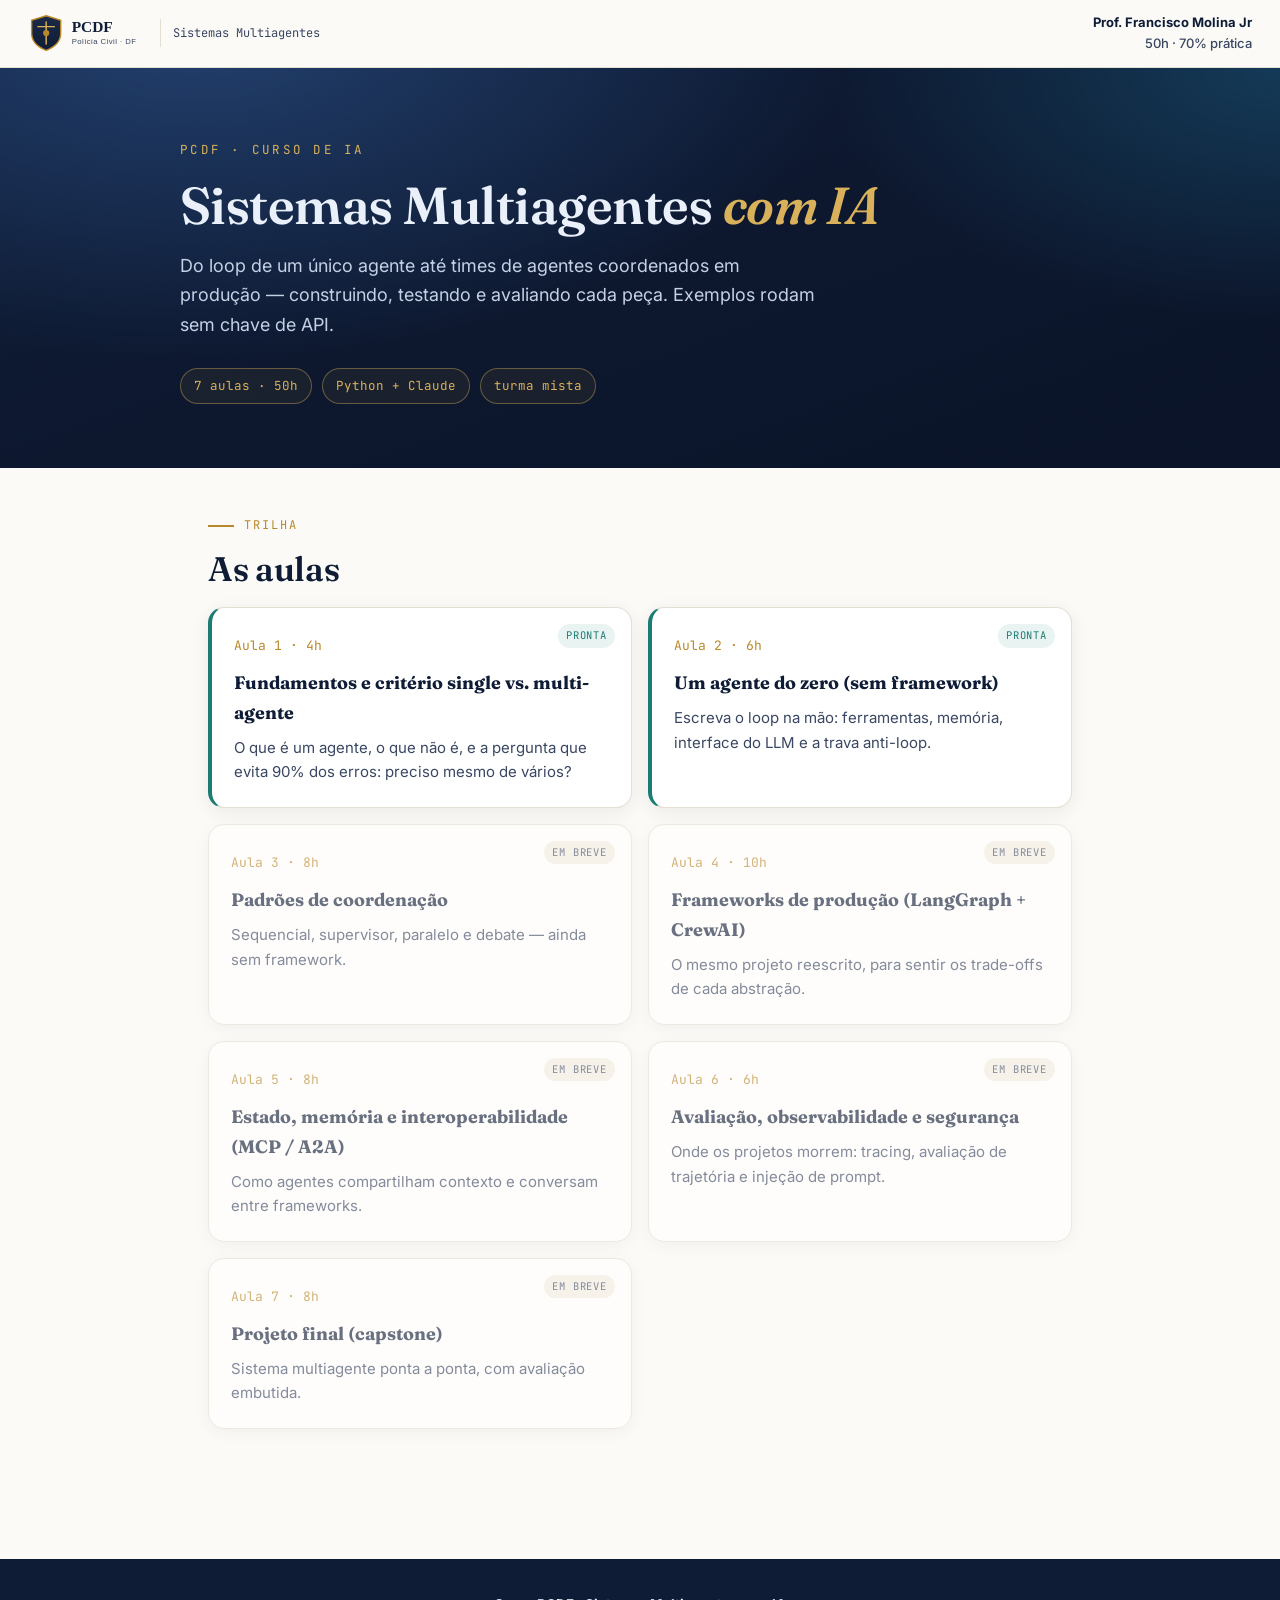
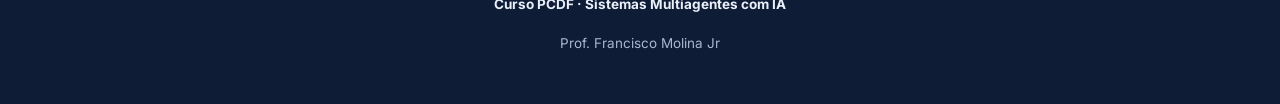
==== index.html @ 2f43c2eb "Aulas 1-2: fundamentos e agente do zero + tema PCDF e código do Módulo 2" ====
<!DOCTYPE html>
<html lang="pt-BR">
<head>
<meta charset="UTF-8">
<meta name="viewport" content="width=device-width, initial-scale=1.0">
<title>Sistemas Multiagentes com IA · PCDF</title>
<link rel="preconnect" href="https://fonts.googleapis.com">
<link rel="preconnect" href="https://fonts.gstatic.com" crossorigin>
<link href="https://fonts.googleapis.com/css2?family=Fraunces:ital,opsz,wght@0,9..144,400;0,9..144,600;1,9..144,400;1,9..144,600&family=Inter:wght@400;500;600;700&family=JetBrains+Mono:wght@400;500&display=swap" rel="stylesheet">
<link rel="stylesheet" href="assets/estilo.css">
<style>
  .aula-card { display:block; text-decoration:none; color:inherit; position:relative; }
  .aula-card .num { font-family:'JetBrains Mono',monospace; color:var(--ouro); font-size:13px; }
  .aula-card.pronta { border-left:4px solid var(--teal); }
  .aula-card.breve { opacity:.62; }
  .selo { position:absolute; top:16px; right:16px; font-family:'JetBrains Mono',monospace; font-size:10.5px;
          letter-spacing:.08em; text-transform:uppercase; padding:3px 8px; border-radius:999px; }
  .selo.ok { background:#E9F4F2; color:var(--teal); } .selo.wip { background:var(--papel-2); color:var(--tinta-suave); }
</style>
</head>
<body>
<div id="progresso"></div>

<header class="topbar">
  <div class="marca">
    <img src="assets/logo-pcdf.svg" alt="PCDF">
    <div class="sep"></div>
    <span style="font-family:'JetBrains Mono',monospace;font-size:12px;color:var(--tinta-suave)">Sistemas Multiagentes</span>
  </div>
  <div class="prof"><strong>Prof. Francisco Molina Jr</strong>50h · 70% prática</div>
</header>

<div class="hero">
  <div class="wrap">
    <p class="eyebrow">PCDF · Curso de IA</p>
    <h1>Sistemas Multiagentes <span class="destaque">com IA</span></h1>
    <p class="sub">Do loop de um único agente até times de agentes coordenados em produção — construindo, testando e avaliando cada peça. Exemplos rodam sem chave de API.</p>
    <div class="meta">
      <span class="tag">7 aulas · 50h</span>
      <span class="tag">Python + Claude</span>
      <span class="tag">turma mista</span>
    </div>
  </div>
</div>

<main>
  <section class="reveal">
    <p class="rotulo">Trilha</p>
    <h2>As aulas</h2>
    <div class="grade col-2">

      <a class="aula-card cartao pronta" href="aulas/aula-01-fundamentos.html">
        <span class="selo ok">Pronta</span>
        <span class="num">Aula 1 · 4h</span>
        <h4>Fundamentos e critério single vs. multi-agente</h4>
        <p>O que é um agente, o que não é, e a pergunta que evita 90% dos erros: preciso mesmo de vários?</p>
      </a>

      <a class="aula-card cartao pronta" href="aulas/aula-02-agente-do-zero.html">
        <span class="selo ok">Pronta</span>
        <span class="num">Aula 2 · 6h</span>
        <h4>Um agente do zero (sem framework)</h4>
        <p>Escreva o loop na mão: ferramentas, memória, interface do LLM e a trava anti-loop.</p>
      </a>

      <div class="aula-card cartao breve">
        <span class="selo wip">Em breve</span>
        <span class="num">Aula 3 · 8h</span>
        <h4>Padrões de coordenação</h4>
        <p>Sequencial, supervisor, paralelo e debate — ainda sem framework.</p>
      </div>

      <div class="aula-card cartao breve">
        <span class="selo wip">Em breve</span>
        <span class="num">Aula 4 · 10h</span>
        <h4>Frameworks de produção (LangGraph + CrewAI)</h4>
        <p>O mesmo projeto reescrito, para sentir os trade-offs de cada abstração.</p>
      </div>

      <div class="aula-card cartao breve">
        <span class="selo wip">Em breve</span>
        <span class="num">Aula 5 · 8h</span>
        <h4>Estado, memória e interoperabilidade (MCP / A2A)</h4>
        <p>Como agentes compartilham contexto e conversam entre frameworks.</p>
      </div>

      <div class="aula-card cartao breve">
        <span class="selo wip">Em breve</span>
        <span class="num">Aula 6 · 6h</span>
        <h4>Avaliação, observabilidade e segurança</h4>
        <p>Onde os projetos morrem: tracing, avaliação de trajetória e injeção de prompt.</p>
      </div>

      <div class="aula-card cartao breve">
        <span class="selo wip">Em breve</span>
        <span class="num">Aula 7 · 8h</span>
        <h4>Projeto final (capstone)</h4>
        <p>Sistema multiagente ponta a ponta, com avaliação embutida.</p>
      </div>

    </div>
  </section>
</main>

<footer>
  <p><strong>Curso PCDF · Sistemas Multiagentes com IA</strong></p>
  <p>Prof. Francisco Molina Jr</p>
</footer>

<script src="assets/aula.js"></script>
</body>
</html>
---- assets/estilo.css ----
/* =========================================================================
   Curso PCDF — Sistemas Multiagentes com IA
   Sistema de design compartilhado (baseado no padrão visual do curso TRF1)
   Tinta navy #0F1C36 · Ouro #B8892B · Teal de apoio
   Fraunces (display) · Inter (texto) · JetBrains Mono (código)
   ========================================================================= */

:root {
  --tinta:        #0F1C36;   /* navy — texto e hero */
  --tinta-2:      #1B2A47;
  --tinta-suave:  #3A4762;   /* texto secundário */
  --ouro:         #B8892B;   /* dourado — acento institucional */
  --ouro-claro:   #D9B15A;
  --teal:         #1C7C74;   /* teal de apoio */
  --teal-claro:   #35A79D;
  --papel:        #FBFAF6;   /* fundo do corpo */
  --papel-2:      #F2EEE3;   /* blocos suaves */
  --linha:        #E4DFD3;   /* filetes */
  --branco:       #FFFFFF;
  --sombra:       0 12px 40px rgba(15, 28, 54, .10);
  --sombra-sutil: 0 4px 18px rgba(15, 28, 54, .07);
  --raio:         16px;
  --largura:      920px;
}

* { box-sizing: border-box; }

html { scroll-behavior: smooth; }

body {
  margin: 0;
  font-family: 'Inter', system-ui, sans-serif;
  color: var(--tinta);
  background: var(--papel);
  line-height: 1.65;
  font-size: 17px;
  -webkit-font-smoothing: antialiased;
}

/* ---- Barra de progresso de rolagem ---------------------------------- */
#progresso {
  position: fixed; top: 0; left: 0; height: 4px; width: 0;
  background: linear-gradient(90deg, var(--ouro), var(--teal-claro));
  z-index: 100; transition: width .1s linear;
}

/* ---- Topbar --------------------------------------------------------- */
.topbar {
  position: sticky; top: 0; z-index: 90;
  display: flex; align-items: center; justify-content: space-between;
  padding: 12px 28px;
  background: rgba(251, 250, 246, .88);
  backdrop-filter: blur(10px);
  border-bottom: 1px solid var(--linha);
}
.topbar .marca { display: flex; align-items: center; gap: 12px; }
.topbar .marca img, .topbar .marca svg { height: 40px; width: auto; display: block; }
.topbar .marca .sep { width: 1px; height: 28px; background: var(--linha); }
.topbar .prof {
  font-size: 13px; color: var(--tinta-suave); font-weight: 500; text-align: right;
}
.topbar .prof strong { color: var(--tinta); display: block; font-weight: 700; }

/* ---- Hero ----------------------------------------------------------- */
.hero {
  position: relative; overflow: hidden;
  color: #EAF0FA;
  background:
    radial-gradient(1200px 600px at 15% -10%, #22406e 0%, transparent 55%),
    radial-gradient(900px 500px at 100% 0%, #143a57 0%, transparent 50%),
    linear-gradient(160deg, #0F1C36 0%, #0b1428 100%);
  padding: 72px 28px 64px;
}
.hero .wrap { max-width: var(--largura); margin: 0 auto; }
.hero .eyebrow {
  font-family: 'JetBrains Mono', monospace;
  font-size: 12.5px; letter-spacing: .18em; text-transform: uppercase;
  color: var(--ouro-claro); margin: 0 0 16px;
}
.hero h1 {
  font-family: 'Fraunces', Georgia, serif;
  font-weight: 600; font-size: clamp(30px, 5vw, 52px);
  line-height: 1.08; margin: 0 0 18px; letter-spacing: -.01em;
}
.hero h1 .destaque { color: var(--ouro-claro); font-style: italic; }
.hero .sub { font-size: 18px; color: #C4D0E4; max-width: 640px; margin: 0; }
.hero .meta {
  display: flex; flex-wrap: wrap; gap: 10px; margin-top: 28px;
}
.hero .tag {
  font-family: 'JetBrains Mono', monospace; font-size: 12.5px;
  padding: 7px 13px; border-radius: 999px;
  border: 1px solid rgba(216, 177, 90, .4); color: var(--ouro-claro);
  background: rgba(184, 137, 43, .08);
}

/* ---- Corpo / seções ------------------------------------------------- */
main { max-width: var(--largura); margin: 0 auto; padding: 8px 28px 90px; }

section { padding: 40px 0; border-bottom: 1px solid var(--linha); }
section:last-child { border-bottom: none; }

.rotulo {
  font-family: 'JetBrains Mono', monospace; font-size: 12px;
  letter-spacing: .16em; text-transform: uppercase; color: var(--ouro);
  display: flex; align-items: center; gap: 10px; margin: 0 0 14px;
}
.rotulo::before { content: ""; width: 26px; height: 2px; background: var(--ouro); }

h2 {
  font-family: 'Fraunces', Georgia, serif; font-weight: 600;
  font-size: clamp(24px, 3.4vw, 34px); line-height: 1.15;
  margin: 0 0 18px; letter-spacing: -.01em;
}
h3 {
  font-family: 'Fraunces', Georgia, serif; font-weight: 600;
  font-size: 21px; margin: 30px 0 10px;
}
p { margin: 0 0 16px; }
a { color: var(--teal); }
strong { color: var(--tinta); }
ul, ol { margin: 0 0 16px; padding-left: 22px; }
li { margin-bottom: 8px; }

/* ---- Cartões e grades ---------------------------------------------- */
.grade { display: grid; gap: 16px; }
.grade.col-2 { grid-template-columns: repeat(2, 1fr); }
.grade.col-3 { grid-template-columns: repeat(3, 1fr); }

.cartao {
  background: var(--branco); border: 1px solid var(--linha);
  border-radius: var(--raio); padding: 22px; box-shadow: var(--sombra-sutil);
}
.cartao .ic { font-size: 22px; }
.cartao h4 {
  font-family: 'Fraunces', serif; font-size: 18px; margin: 10px 0 8px;
}
.cartao p { font-size: 15px; color: var(--tinta-suave); margin: 0; }

/* ---- Callouts ------------------------------------------------------- */
.aviso {
  border-radius: var(--raio); padding: 18px 20px; margin: 22px 0;
  border-left: 4px solid var(--ouro); background: var(--papel-2);
  font-size: 15.5px;
}
.aviso.perigo { border-left-color: #B5462F; background: #FBEDE9; }
.aviso.ok     { border-left-color: var(--teal); background: #E9F4F2; }
.aviso .titulo {
  font-weight: 700; display: flex; align-items: center; gap: 8px; margin-bottom: 6px;
}
.aviso p:last-child { margin-bottom: 0; }

/* ---- Tabela --------------------------------------------------------- */
.tabela-wrap { overflow-x: auto; margin: 20px 0; }
table {
  width: 100%; border-collapse: collapse; font-size: 15px;
  background: var(--branco); border-radius: var(--raio); overflow: hidden;
  box-shadow: var(--sombra-sutil);
}
th, td { padding: 12px 16px; text-align: left; border-bottom: 1px solid var(--linha); vertical-align: top; }
th { background: var(--tinta); color: #EAF0FA; font-weight: 600; font-size: 13.5px;
     letter-spacing: .02em; text-transform: uppercase; }
tr:last-child td { border-bottom: none; }
td.sim { color: var(--teal); font-weight: 600; }
td.nao { color: #B5462F; font-weight: 600; }

/* ---- Blocos de código ---------------------------------------------- */
.codigo {
  background: var(--tinta); border-radius: var(--raio);
  margin: 20px 0; box-shadow: var(--sombra); overflow: hidden;
}
.codigo .barra {
  display: flex; align-items: center; gap: 8px; padding: 10px 16px;
  border-bottom: 1px solid rgba(255,255,255,.08);
}
.codigo .barra .ponto { width: 11px; height: 11px; border-radius: 50%; }
.codigo .barra .p1 { background: #E06C5A; } .codigo .barra .p2 { background: #E0B44E; } .codigo .barra .p3 { background: #7BB86F; }
.codigo .barra .arq {
  margin-left: 8px; font-family: 'JetBrains Mono', monospace;
  font-size: 12px; color: #9FB0CC;
}
.codigo pre {
  margin: 0; padding: 18px 20px; overflow-x: auto;
  font-family: 'JetBrains Mono', monospace; font-size: 13.5px; line-height: 1.7;
  color: #E6ECF6;
}
/* tokens do realçador */
.tok-kw  { color: #E0B44E; }             /* palavras-chave */
.tok-str { color: #7BB86F; }             /* strings */
.tok-com { color: #6B7A96; font-style: italic; } /* comentários */
.tok-num { color: #D99A6C; }             /* números */
.tok-fn  { color: #5AB6C7; }             /* funções/def */
.tok-self{ color: #C98BD9; }             /* self / cls */
.tok-dec { color: #D9B15A; }             /* decoradores */

code.inline {
  font-family: 'JetBrains Mono', monospace; font-size: .9em;
  background: var(--papel-2); padding: 2px 6px; border-radius: 6px; color: var(--tinta-2);
}

/* ---- Diagramas SVG -------------------------------------------------- */
.diagrama { margin: 26px 0; text-align: center; }
.diagrama svg { max-width: 100%; height: auto; }
.legenda { font-size: 13.5px; color: var(--tinta-suave); margin-top: 8px; font-style: italic; }

/* ---- Caixa de exercício -------------------------------------------- */
.exercicio {
  background: linear-gradient(160deg, #12233f, #0d1a30);
  color: #EAF0FA; border-radius: var(--raio); padding: 28px; margin: 26px 0;
  box-shadow: var(--sombra);
}
.exercicio .rotulo { color: var(--ouro-claro); }
.exercicio .rotulo::before { background: var(--ouro-claro); }
.exercicio h3 { color: var(--branco); margin-top: 0; }
.exercicio ol { color: #D3DCEC; }
.exercicio strong { color: var(--ouro-claro); }

/* ---- Citação de âncora --------------------------------------------- */
.ancora {
  font-family: 'Fraunces', serif; font-size: clamp(20px, 3vw, 27px);
  font-style: italic; line-height: 1.35; color: var(--tinta);
  border-left: 4px solid var(--ouro); padding: 6px 0 6px 24px; margin: 30px 0;
}

/* ---- Rodapé --------------------------------------------------------- */
footer {
  background: var(--tinta); color: #A9B7D0; padding: 34px 28px; text-align: center;
  font-size: 13.5px;
}
footer strong { color: #EAF0FA; }

/* ---- Reveal on scroll ---------------------------------------------- */
.reveal { opacity: 0; transform: translateY(18px); transition: opacity .6s ease, transform .6s ease; }
.reveal.visivel { opacity: 1; transform: none; }

/* ---- Navegação entre aulas ----------------------------------------- */
.nav-aulas { display: flex; justify-content: space-between; gap: 12px; margin-top: 30px; flex-wrap: wrap; }
.nav-aulas a {
  text-decoration: none; color: var(--tinta); background: var(--branco);
  border: 1px solid var(--linha); border-radius: var(--raio); padding: 14px 18px;
  font-size: 14px; box-shadow: var(--sombra-sutil); transition: transform .15s ease;
}
.nav-aulas a:hover { transform: translateY(-2px); }
.nav-aulas a span { display: block; font-size: 12px; color: var(--tinta-suave); }

/* ---- Responsivo ----------------------------------------------------- */
@media (max-width: 720px) {
  .grade.col-2, .grade.col-3 { grid-template-columns: 1fr; }
  .hero { padding: 52px 20px 44px; }
  main { padding: 8px 20px 70px; }
  .topbar .prof { display: none; }
}

/* ---- Acessibilidade ------------------------------------------------- */
:focus-visible { outline: 3px solid var(--teal-claro); outline-offset: 2px; }
@media (prefers-reduced-motion: reduce) {
  * { scroll-behavior: auto !important; }
  .reveal { opacity: 1; transform: none; transition: none; }
}
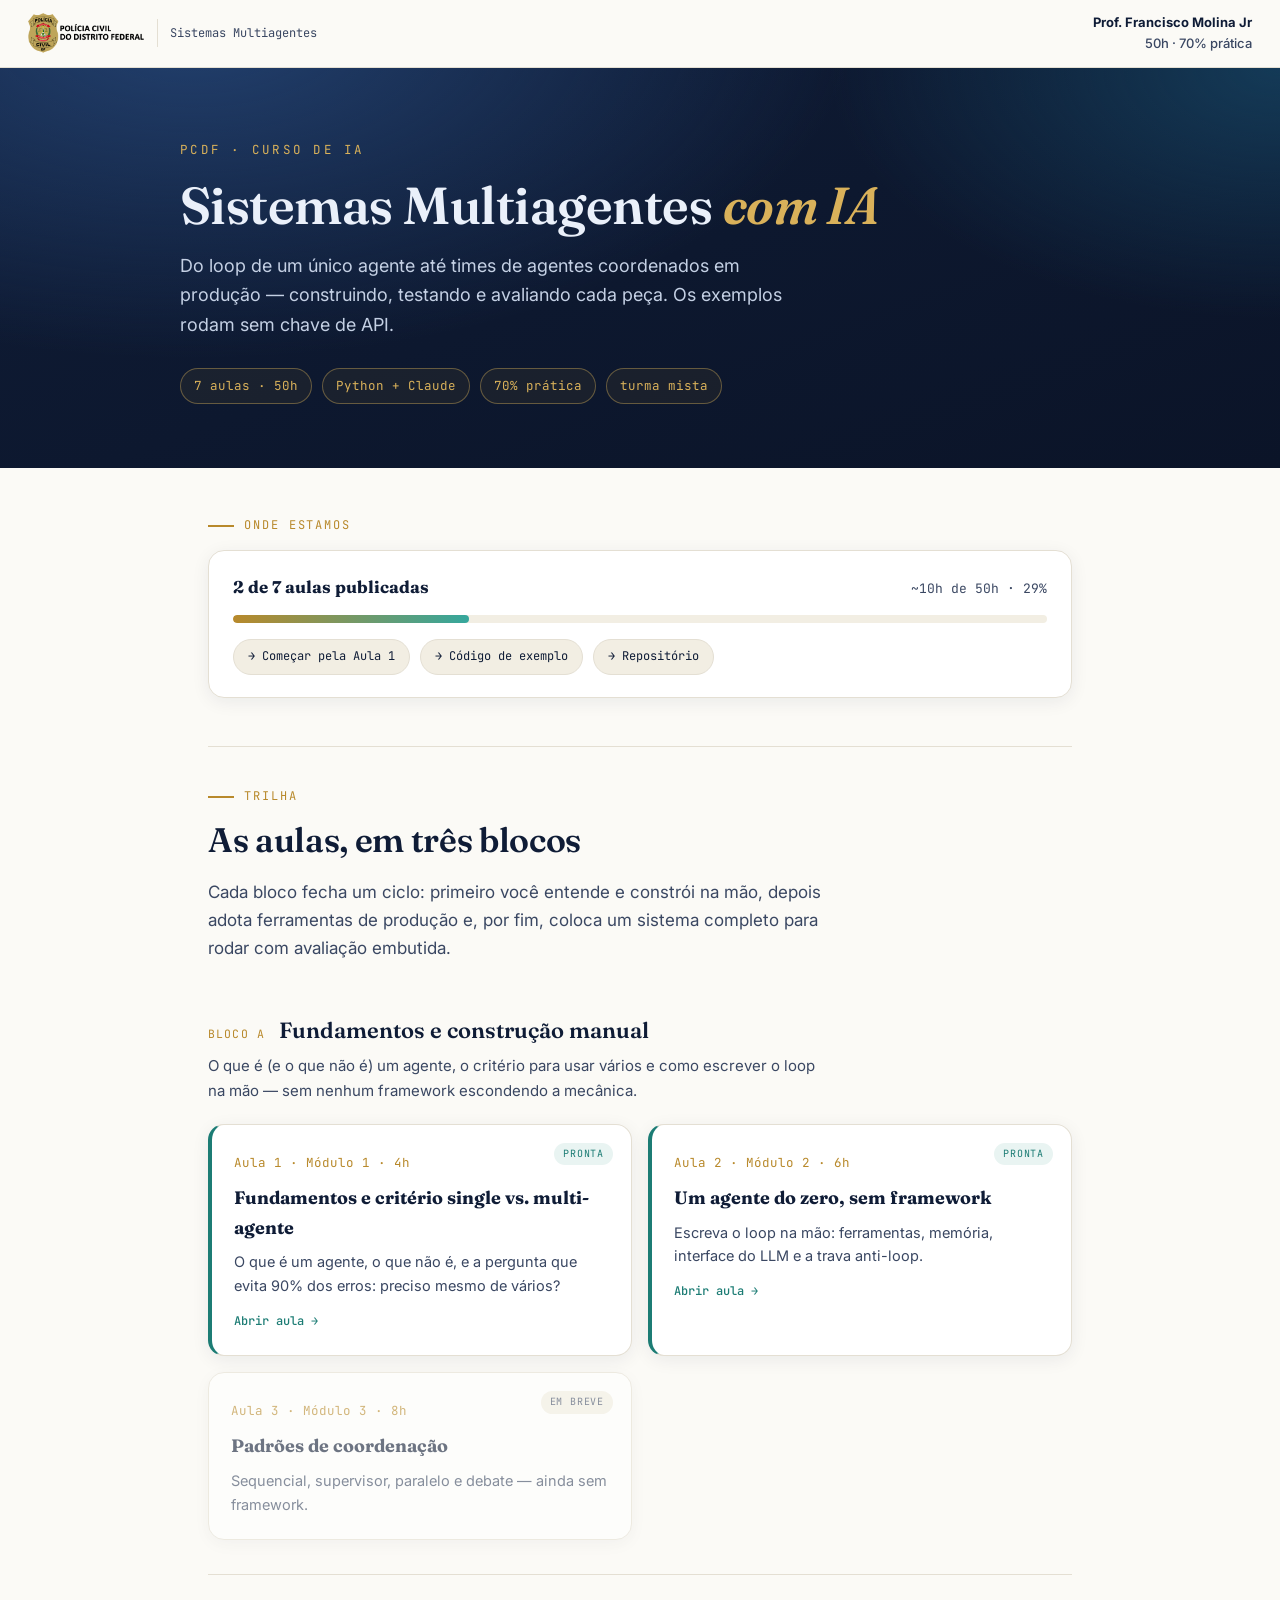
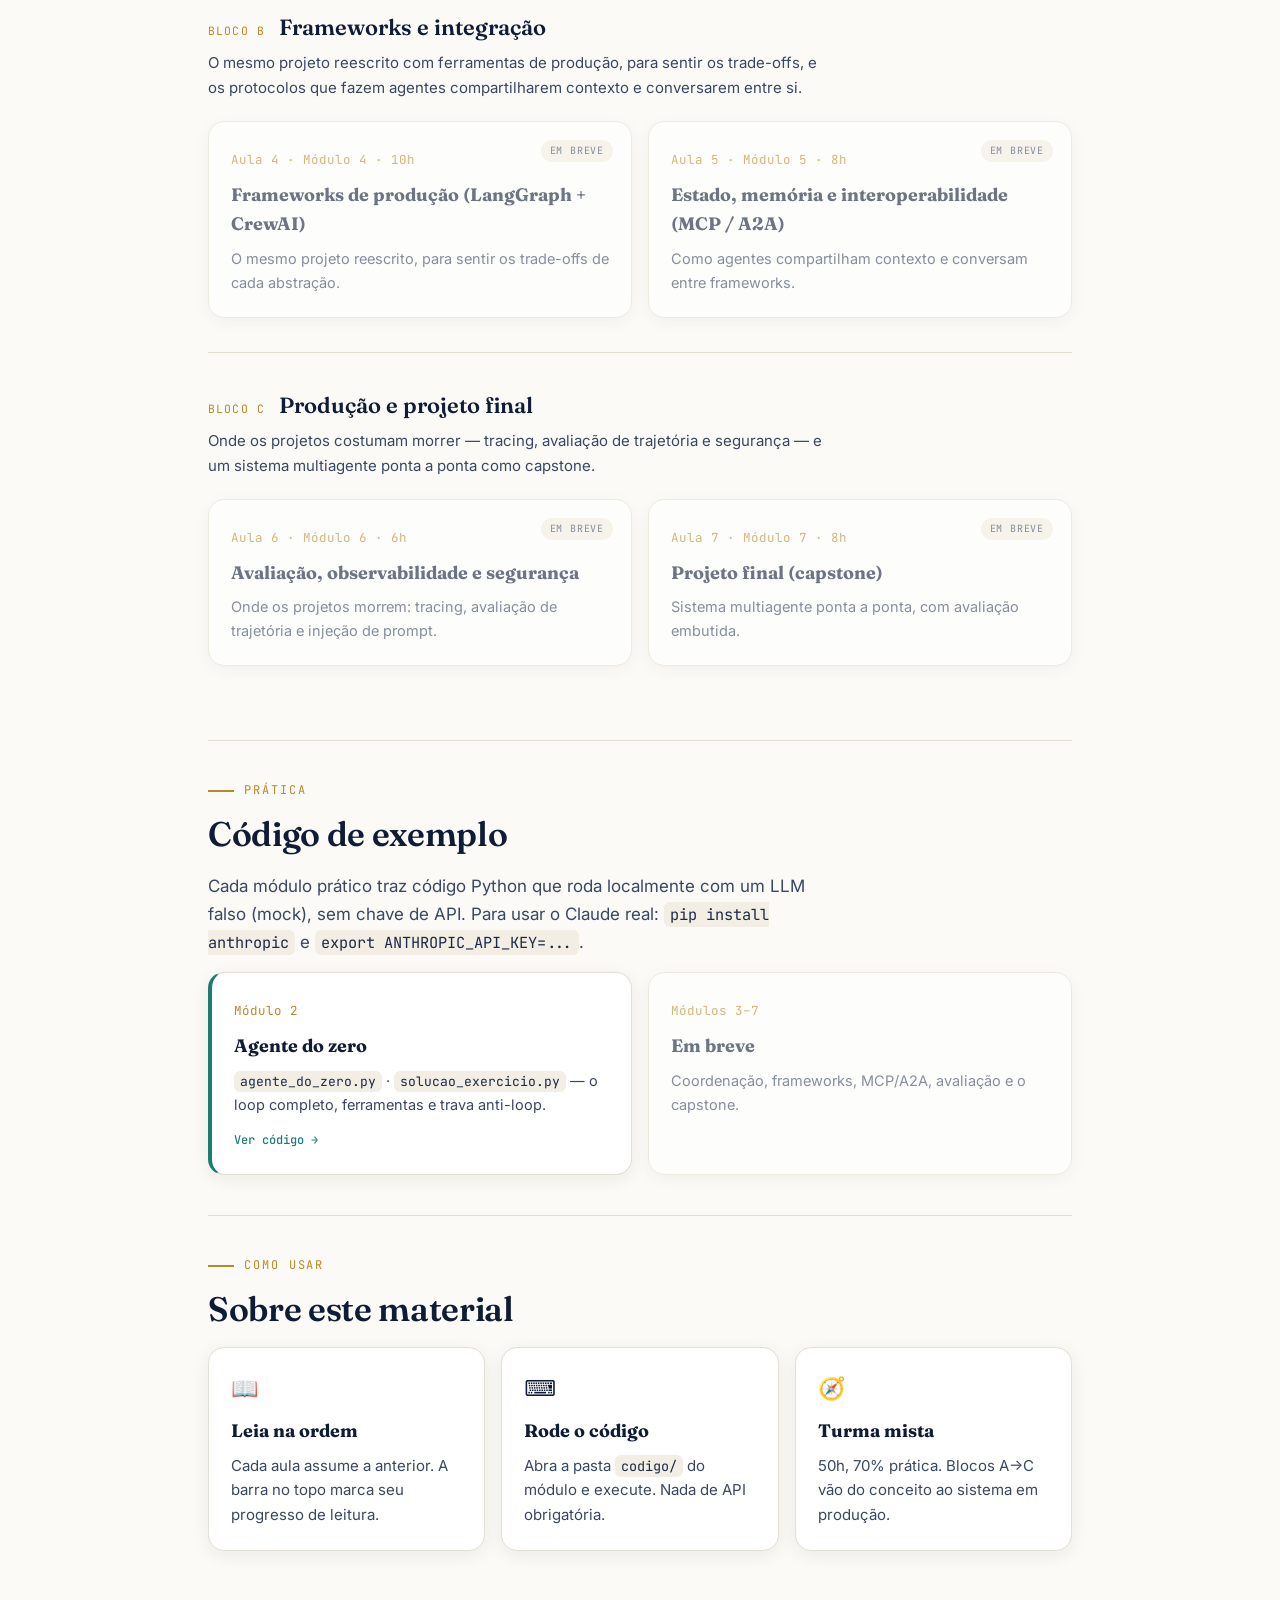
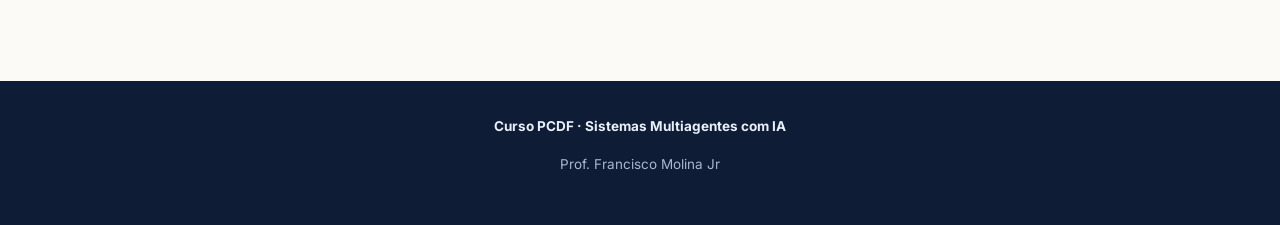
==== commit b56558cd: "Logo oficial da PCDF e índice do curso reorganizado - Substitui o placeholder SVG pela logo oficial " ====
--- a/index.html
+++ b/index.html
@@ -9,13 +9,53 @@
 <link href="https://fonts.googleapis.com/css2?family=Fraunces:ital,opsz,wght@0,9..144,400;0,9..144,600;1,9..144,400;1,9..144,600&family=Inter:wght@400;500;600;700&family=JetBrains+Mono:wght@400;500&display=swap" rel="stylesheet">
 <link rel="stylesheet" href="assets/estilo.css">
 <style>
-  .aula-card { display:block; text-decoration:none; color:inherit; position:relative; }
-  .aula-card .num { font-family:'JetBrains Mono',monospace; color:var(--ouro); font-size:13px; }
-  .aula-card.pronta { border-left:4px solid var(--teal); }
-  .aula-card.breve { opacity:.62; }
-  .selo { position:absolute; top:16px; right:16px; font-family:'JetBrains Mono',monospace; font-size:10.5px;
-          letter-spacing:.08em; text-transform:uppercase; padding:3px 8px; border-radius:999px; }
-  .selo.ok { background:#E9F4F2; color:var(--teal); } .selo.wip { background:var(--papel-2); color:var(--tinta-suave); }
+  /* ---- Índice do curso -------------------------------------------------- */
+  .bloco { padding: 34px 0; border-bottom: 1px solid var(--linha); }
+  .bloco:last-of-type { border-bottom: none; }
+  .bloco-cab { display: flex; align-items: baseline; gap: 14px; margin: 0 0 6px; flex-wrap: wrap; }
+  .bloco-cab h3 { font-family: 'Fraunces', serif; font-size: 22px; margin: 0; }
+  .bloco-cab .faixa {
+    font-family: 'JetBrains Mono', monospace; font-size: 11.5px;
+    letter-spacing: .1em; text-transform: uppercase; color: var(--ouro);
+  }
+  .bloco-desc { font-size: 15px; color: var(--tinta-suave); margin: 0 0 20px; max-width: 620px; }
+
+  .aula-card { display: block; text-decoration: none; color: inherit; position: relative; transition: transform .15s ease, box-shadow .15s ease; }
+  a.aula-card:hover { transform: translateY(-3px); box-shadow: var(--sombra); }
+  .aula-card .num { font-family: 'JetBrains Mono', monospace; color: var(--ouro); font-size: 12.5px; }
+  .aula-card h4 { font-family: 'Fraunces', serif; font-size: 18px; margin: 8px 0; }
+  .aula-card p { font-size: 14.5px; color: var(--tinta-suave); margin: 0; }
+  .aula-card.pronta { border-left: 4px solid var(--teal); }
+  .aula-card.breve { opacity: .6; }
+  .aula-card .abrir {
+    display: inline-block; margin-top: 14px; font-family: 'JetBrains Mono', monospace;
+    font-size: 12px; color: var(--teal); font-weight: 500;
+  }
+
+  .selo {
+    position: absolute; top: 18px; right: 18px; font-family: 'JetBrains Mono', monospace;
+    font-size: 10px; letter-spacing: .08em; text-transform: uppercase;
+    padding: 3px 9px; border-radius: 999px;
+  }
+  .selo.ok  { background: #E9F4F2; color: var(--teal); }
+  .selo.wip { background: var(--papel-2); color: var(--tinta-suave); }
+
+  /* barra de progresso do curso */
+  .progresso-curso { background: var(--branco); border: 1px solid var(--linha); border-radius: var(--raio);
+    padding: 22px 24px; box-shadow: var(--sombra-sutil); margin-bottom: 8px; }
+  .progresso-curso .linha-topo { display: flex; justify-content: space-between; align-items: baseline; gap: 12px; flex-wrap: wrap; }
+  .progresso-curso strong { font-family: 'Fraunces', serif; font-size: 17px; }
+  .progresso-curso .pct { font-family: 'JetBrains Mono', monospace; font-size: 13px; color: var(--tinta-suave); }
+  .barra-ext { height: 8px; border-radius: 999px; background: var(--papel-2); overflow: hidden; margin-top: 14px; }
+  .barra-int { height: 100%; border-radius: 999px; background: linear-gradient(90deg, var(--ouro), var(--teal-claro)); }
+
+  .mini-links { display: flex; gap: 10px; flex-wrap: wrap; margin-top: 16px; }
+  .mini-links a {
+    text-decoration: none; font-family: 'JetBrains Mono', monospace; font-size: 12px;
+    color: var(--tinta); background: var(--papel-2); border: 1px solid var(--linha);
+    border-radius: 999px; padding: 7px 14px;
+  }
+  .mini-links a:hover { border-color: var(--ouro); }
 </style>
 </head>
 <body>
@@ -23,7 +63,7 @@
 
 <header class="topbar">
   <div class="marca">
-    <img src="assets/logo-pcdf.svg" alt="PCDF">
+    <img src="assets/logo-pcdf.png" alt="Polícia Civil do Distrito Federal">
     <div class="sep"></div>
     <span style="font-family:'JetBrains Mono',monospace;font-size:12px;color:var(--tinta-suave)">Sistemas Multiagentes</span>
   </div>
@@ -34,72 +74,185 @@
   <div class="wrap">
     <p class="eyebrow">PCDF · Curso de IA</p>
     <h1>Sistemas Multiagentes <span class="destaque">com IA</span></h1>
-    <p class="sub">Do loop de um único agente até times de agentes coordenados em produção — construindo, testando e avaliando cada peça. Exemplos rodam sem chave de API.</p>
+    <p class="sub">Do loop de um único agente até times de agentes coordenados em produção — construindo, testando e avaliando cada peça. Os exemplos rodam sem chave de API.</p>
     <div class="meta">
       <span class="tag">7 aulas · 50h</span>
       <span class="tag">Python + Claude</span>
+      <span class="tag">70% prática</span>
       <span class="tag">turma mista</span>
     </div>
   </div>
 </div>
 
 <main>
+
+  <section class="reveal">
+    <p class="rotulo">Onde estamos</p>
+    <div class="progresso-curso">
+      <div class="linha-topo">
+        <strong>2 de 7 aulas publicadas</strong>
+        <span class="pct">~10h de 50h · 29%</span>
+      </div>
+      <div class="barra-ext"><div class="barra-int" style="width:29%"></div></div>
+      <div class="mini-links">
+        <a href="aulas/aula-01-fundamentos.html">→ Começar pela Aula 1</a>
+        <a href="#codigo">→ Código de exemplo</a>
+        <a href="https://github.com/franciscomduarte/curso-pcdf">→ Repositório</a>
+      </div>
+    </div>
+  </section>
+
   <section class="reveal">
     <p class="rotulo">Trilha</p>
-    <h2>As aulas</h2>
+    <h2>As aulas, em três blocos</h2>
+    <p style="color:var(--tinta-suave);max-width:620px">
+      Cada bloco fecha um ciclo: primeiro você entende e constrói na mão, depois
+      adota ferramentas de produção e, por fim, coloca um sistema completo para rodar
+      com avaliação embutida.
+    </p>
+
+    <!-- BLOCO A -->
+    <div class="bloco">
+      <div class="bloco-cab">
+        <span class="faixa">Bloco A</span>
+        <h3>Fundamentos e construção manual</h3>
+      </div>
+      <p class="bloco-desc">
+        O que é (e o que não é) um agente, o critério para usar vários e como escrever
+        o loop na mão — sem nenhum framework escondendo a mecânica.
+      </p>
+      <div class="grade col-2">
+
+        <a class="aula-card cartao pronta" href="aulas/aula-01-fundamentos.html">
+          <span class="selo ok">Pronta</span>
+          <span class="num">Aula 1 · Módulo 1 · 4h</span>
+          <h4>Fundamentos e critério single vs. multi-agente</h4>
+          <p>O que é um agente, o que não é, e a pergunta que evita 90% dos erros: preciso mesmo de vários?</p>
+          <span class="abrir">Abrir aula →</span>
+        </a>
+
+        <a class="aula-card cartao pronta" href="aulas/aula-02-agente-do-zero.html">
+          <span class="selo ok">Pronta</span>
+          <span class="num">Aula 2 · Módulo 2 · 6h</span>
+          <h4>Um agente do zero, sem framework</h4>
+          <p>Escreva o loop na mão: ferramentas, memória, interface do LLM e a trava anti-loop.</p>
+          <span class="abrir">Abrir aula →</span>
+        </a>
+
+        <div class="aula-card cartao breve">
+          <span class="selo wip">Em breve</span>
+          <span class="num">Aula 3 · Módulo 3 · 8h</span>
+          <h4>Padrões de coordenação</h4>
+          <p>Sequencial, supervisor, paralelo e debate — ainda sem framework.</p>
+        </div>
+
+      </div>
+    </div>
+
+    <!-- BLOCO B -->
+    <div class="bloco">
+      <div class="bloco-cab">
+        <span class="faixa">Bloco B</span>
+        <h3>Frameworks e integração</h3>
+      </div>
+      <p class="bloco-desc">
+        O mesmo projeto reescrito com ferramentas de produção, para sentir os trade-offs,
+        e os protocolos que fazem agentes compartilharem contexto e conversarem entre si.
+      </p>
+      <div class="grade col-2">
+
+        <div class="aula-card cartao breve">
+          <span class="selo wip">Em breve</span>
+          <span class="num">Aula 4 · Módulo 4 · 10h</span>
+          <h4>Frameworks de produção (LangGraph + CrewAI)</h4>
+          <p>O mesmo projeto reescrito, para sentir os trade-offs de cada abstração.</p>
+        </div>
+
+        <div class="aula-card cartao breve">
+          <span class="selo wip">Em breve</span>
+          <span class="num">Aula 5 · Módulo 5 · 8h</span>
+          <h4>Estado, memória e interoperabilidade (MCP / A2A)</h4>
+          <p>Como agentes compartilham contexto e conversam entre frameworks.</p>
+        </div>
+
+      </div>
+    </div>
+
+    <!-- BLOCO C -->
+    <div class="bloco">
+      <div class="bloco-cab">
+        <span class="faixa">Bloco C</span>
+        <h3>Produção e projeto final</h3>
+      </div>
+      <p class="bloco-desc">
+        Onde os projetos costumam morrer — tracing, avaliação de trajetória e segurança —
+        e um sistema multiagente ponta a ponta como capstone.
+      </p>
+      <div class="grade col-2">
+
+        <div class="aula-card cartao breve">
+          <span class="selo wip">Em breve</span>
+          <span class="num">Aula 6 · Módulo 6 · 6h</span>
+          <h4>Avaliação, observabilidade e segurança</h4>
+          <p>Onde os projetos morrem: tracing, avaliação de trajetória e injeção de prompt.</p>
+        </div>
+
+        <div class="aula-card cartao breve">
+          <span class="selo wip">Em breve</span>
+          <span class="num">Aula 7 · Módulo 7 · 8h</span>
+          <h4>Projeto final (capstone)</h4>
+          <p>Sistema multiagente ponta a ponta, com avaliação embutida.</p>
+        </div>
+
+      </div>
+    </div>
+  </section>
+
+  <section class="reveal" id="codigo">
+    <p class="rotulo">Prática</p>
+    <h2>Código de exemplo</h2>
+    <p style="color:var(--tinta-suave);max-width:620px">
+      Cada módulo prático traz código Python que roda localmente com um LLM falso (mock),
+      sem chave de API. Para usar o Claude real: <code class="inline">pip install anthropic</code>
+      e <code class="inline">export ANTHROPIC_API_KEY=...</code>.
+    </p>
     <div class="grade col-2">
-
-      <a class="aula-card cartao pronta" href="aulas/aula-01-fundamentos.html">
-        <span class="selo ok">Pronta</span>
-        <span class="num">Aula 1 · 4h</span>
-        <h4>Fundamentos e critério single vs. multi-agente</h4>
-        <p>O que é um agente, o que não é, e a pergunta que evita 90% dos erros: preciso mesmo de vários?</p>
+      <a class="aula-card cartao pronta" href="codigo/modulo-02-agente-do-zero/">
+        <span class="num">Módulo 2</span>
+        <h4>Agente do zero</h4>
+        <p><code class="inline">agente_do_zero.py</code> · <code class="inline">solucao_exercicio.py</code> — o loop completo, ferramentas e trava anti-loop.</p>
+        <span class="abrir">Ver código →</span>
       </a>
-
-      <a class="aula-card cartao pronta" href="aulas/aula-02-agente-do-zero.html">
-        <span class="selo ok">Pronta</span>
-        <span class="num">Aula 2 · 6h</span>
-        <h4>Um agente do zero (sem framework)</h4>
-        <p>Escreva o loop na mão: ferramentas, memória, interface do LLM e a trava anti-loop.</p>
-      </a>
-
       <div class="aula-card cartao breve">
-        <span class="selo wip">Em breve</span>
-        <span class="num">Aula 3 · 8h</span>
-        <h4>Padrões de coordenação</h4>
-        <p>Sequencial, supervisor, paralelo e debate — ainda sem framework.</p>
-      </div>
-
-      <div class="aula-card cartao breve">
-        <span class="selo wip">Em breve</span>
-        <span class="num">Aula 4 · 10h</span>
-        <h4>Frameworks de produção (LangGraph + CrewAI)</h4>
-        <p>O mesmo projeto reescrito, para sentir os trade-offs de cada abstração.</p>
-      </div>
-
-      <div class="aula-card cartao breve">
-        <span class="selo wip">Em breve</span>
-        <span class="num">Aula 5 · 8h</span>
-        <h4>Estado, memória e interoperabilidade (MCP / A2A)</h4>
-        <p>Como agentes compartilham contexto e conversam entre frameworks.</p>
-      </div>
-
-      <div class="aula-card cartao breve">
-        <span class="selo wip">Em breve</span>
-        <span class="num">Aula 6 · 6h</span>
-        <h4>Avaliação, observabilidade e segurança</h4>
-        <p>Onde os projetos morrem: tracing, avaliação de trajetória e injeção de prompt.</p>
-      </div>
-
-      <div class="aula-card cartao breve">
-        <span class="selo wip">Em breve</span>
-        <span class="num">Aula 7 · 8h</span>
-        <h4>Projeto final (capstone)</h4>
-        <p>Sistema multiagente ponta a ponta, com avaliação embutida.</p>
-      </div>
-
-    </div>
-  </section>
+        <span class="num">Módulos 3–7</span>
+        <h4>Em breve</h4>
+        <p>Coordenação, frameworks, MCP/A2A, avaliação e o capstone.</p>
+      </div>
+    </div>
+  </section>
+
+  <section class="reveal">
+    <p class="rotulo">Como usar</p>
+    <h2>Sobre este material</h2>
+    <div class="grade col-3">
+      <div class="cartao">
+        <div class="ic">📖</div>
+        <h4>Leia na ordem</h4>
+        <p>Cada aula assume a anterior. A barra no topo marca seu progresso de leitura.</p>
+      </div>
+      <div class="cartao">
+        <div class="ic">⌨️</div>
+        <h4>Rode o código</h4>
+        <p>Abra a pasta <code class="inline">codigo/</code> do módulo e execute. Nada de API obrigatória.</p>
+      </div>
+      <div class="cartao">
+        <div class="ic">🧭</div>
+        <h4>Turma mista</h4>
+        <p>50h, 70% prática. Blocos A→C vão do conceito ao sistema em produção.</p>
+      </div>
+    </div>
+  </section>
+
 </main>
 
 <footer>
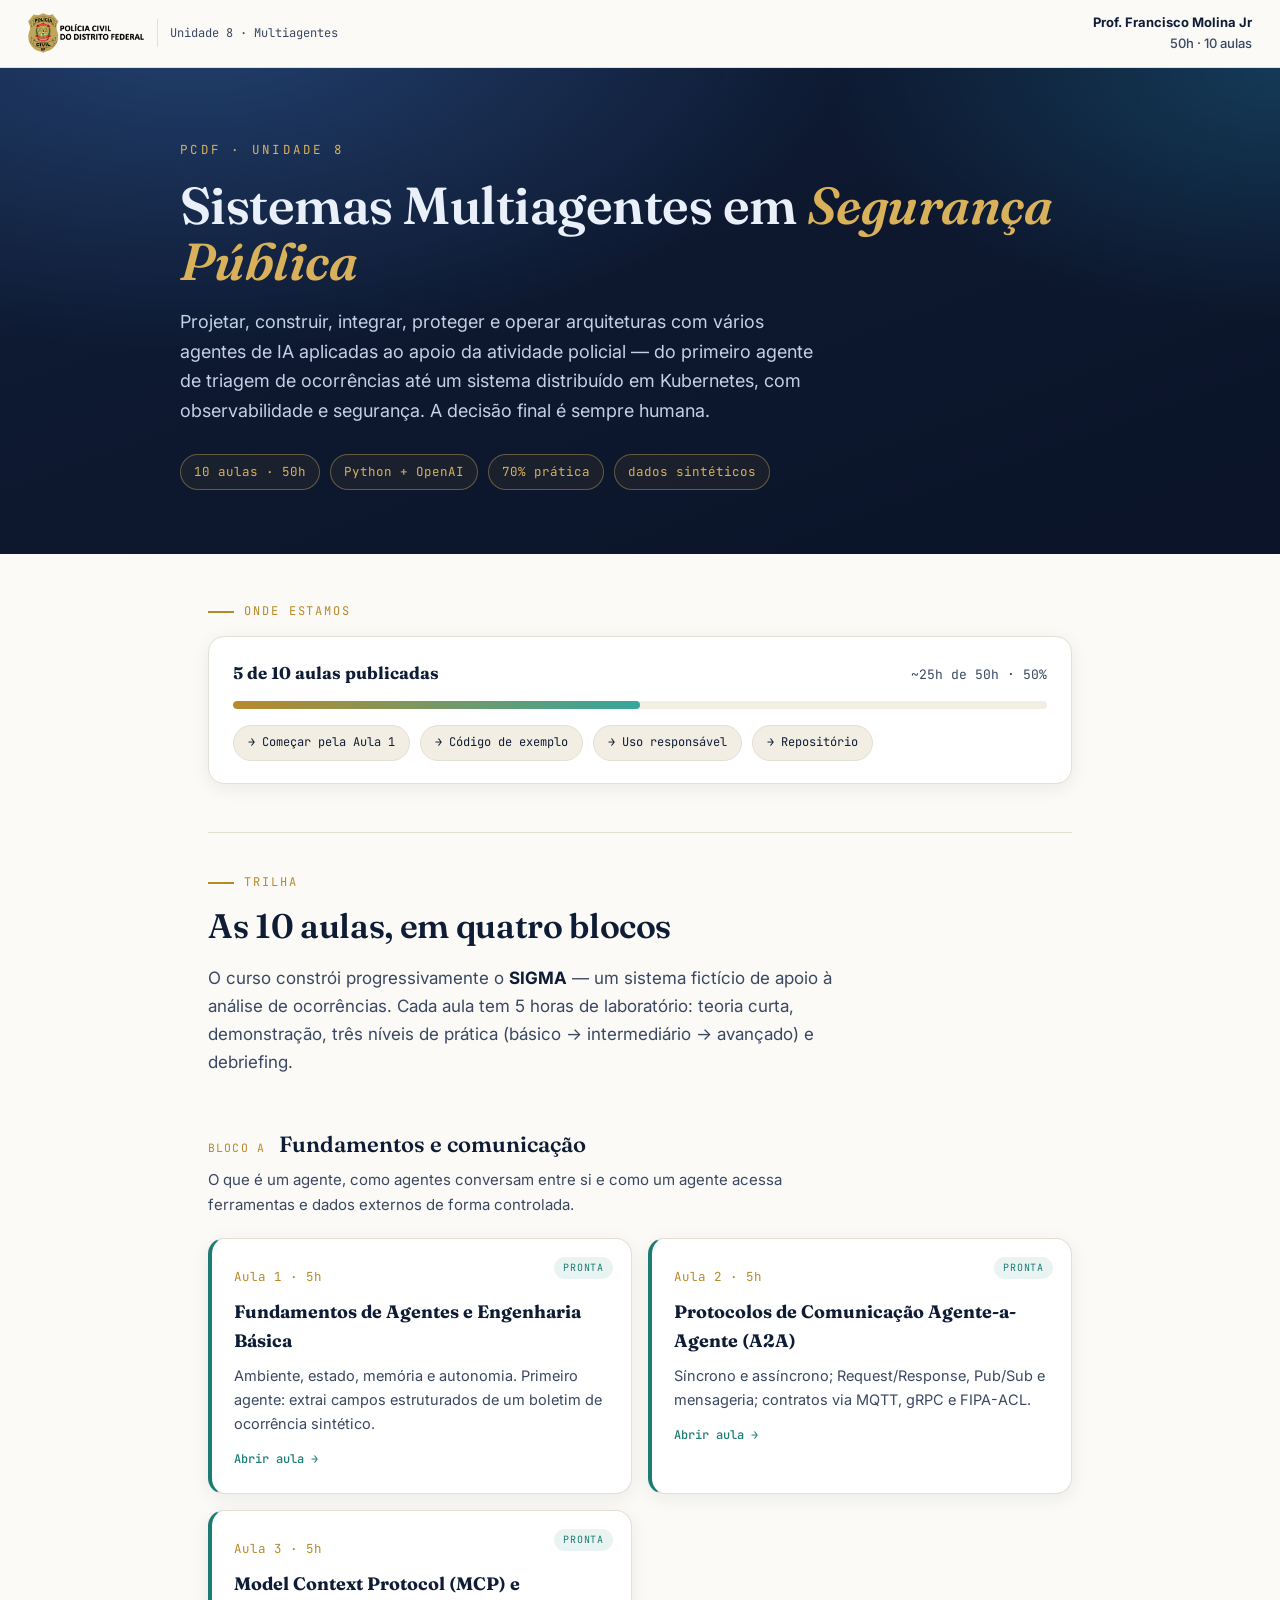
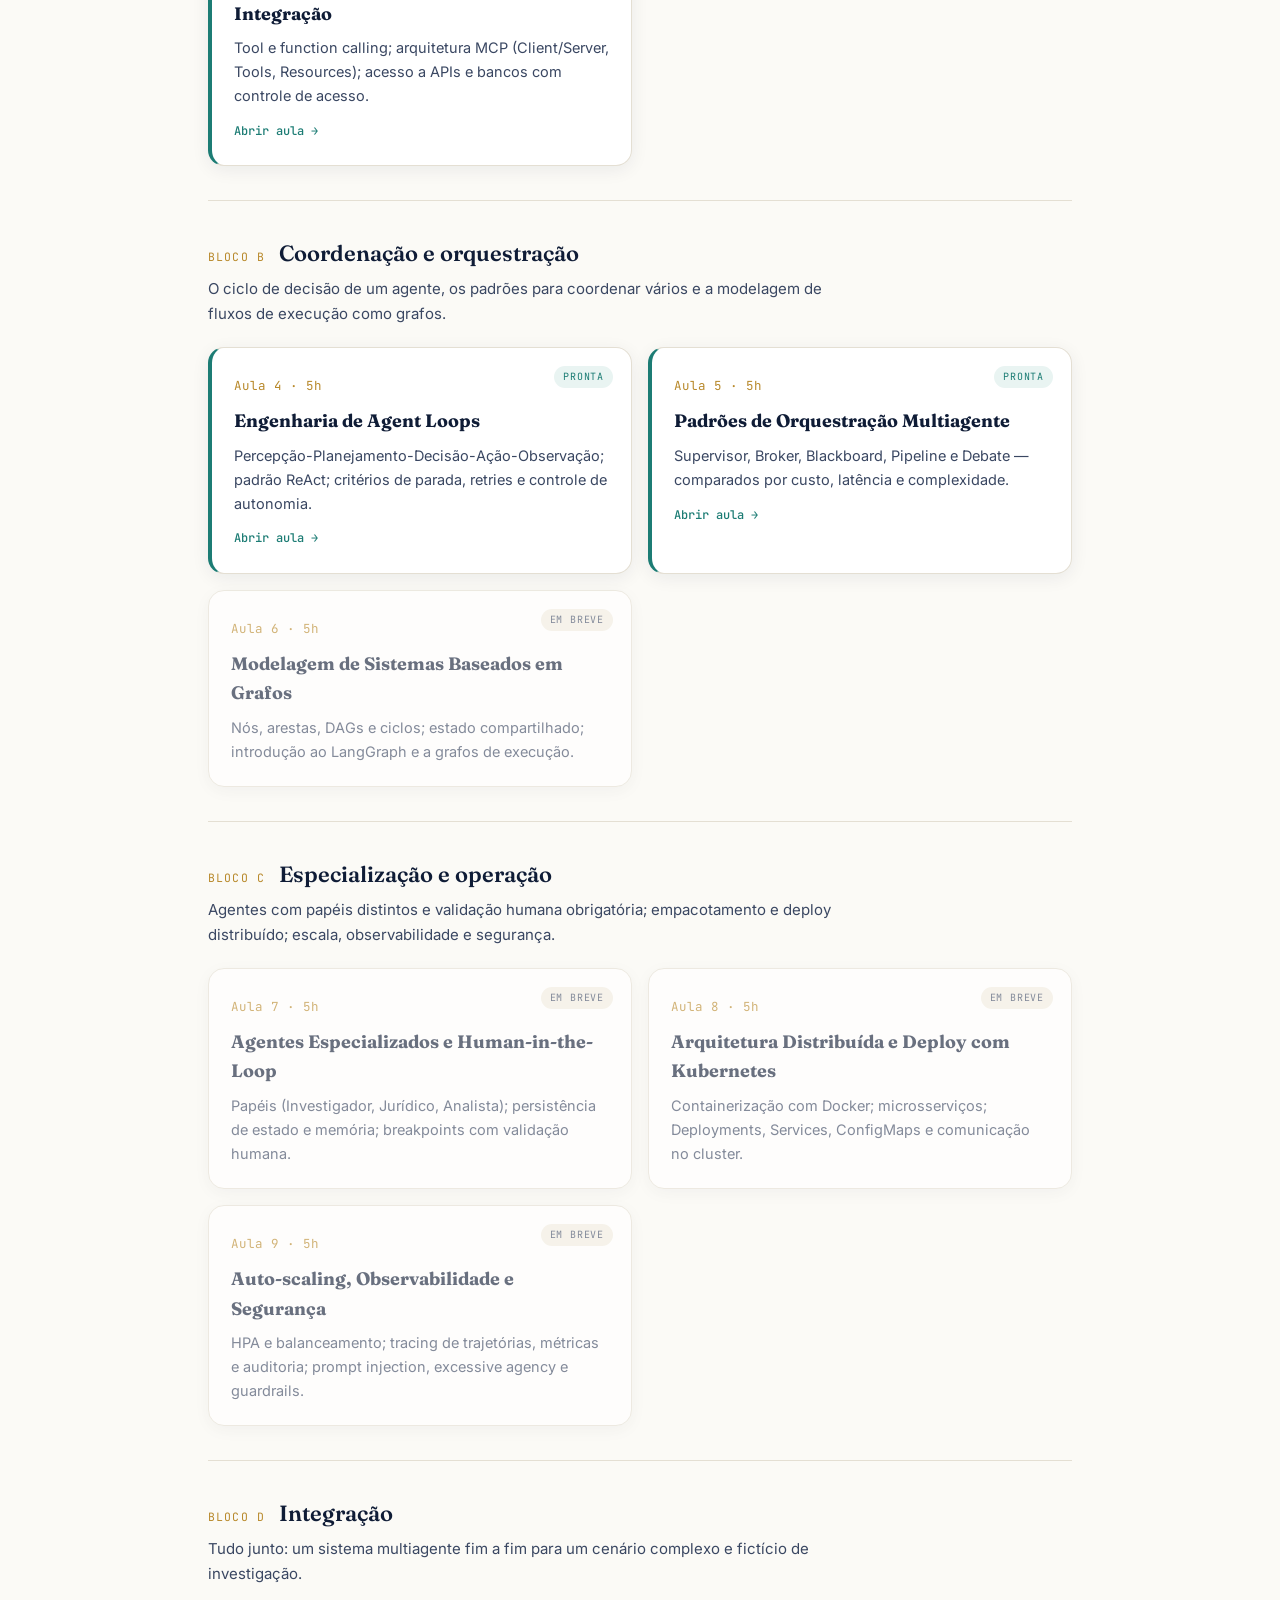
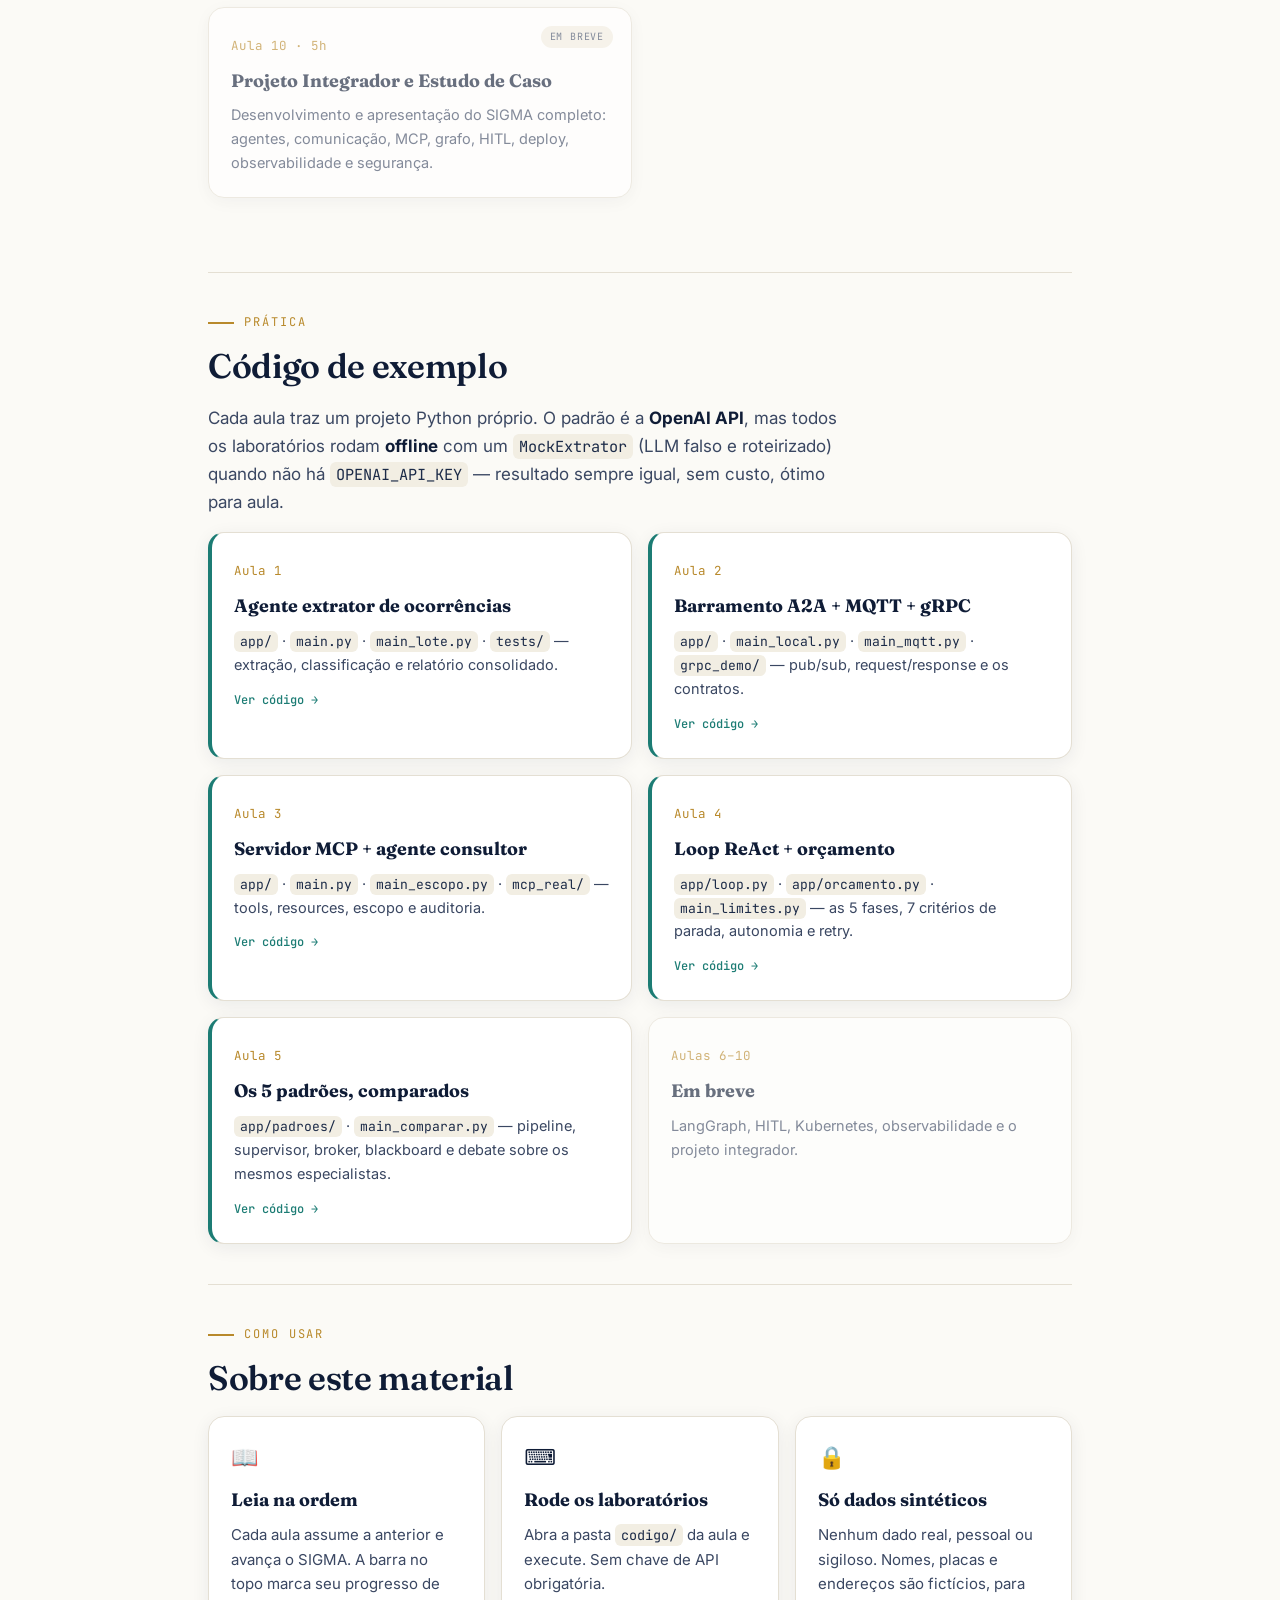
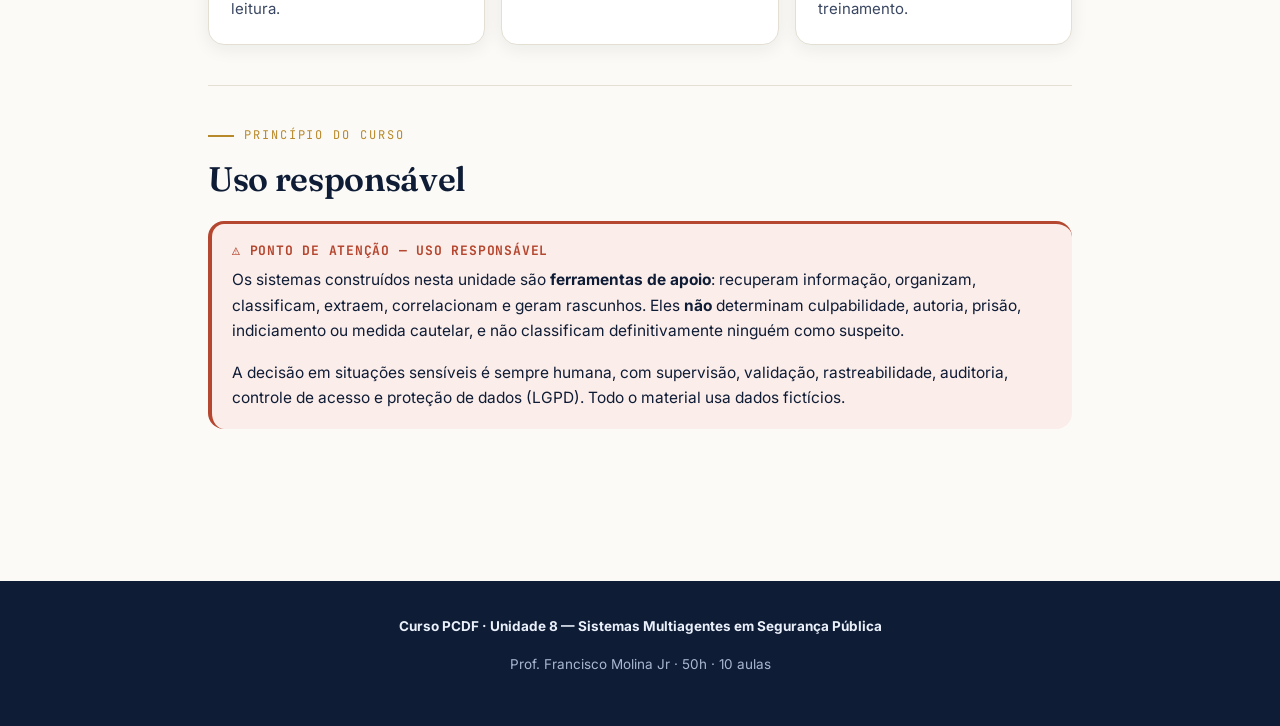
==== commit 78b39cbc: "Unidade 8: Aulas 1-5, código, QA e infraestrutura do curso Curso "Sistemas Multiagentes em Segurança" ====
--- a/index.html
+++ b/index.html
@@ -3,7 +3,7 @@
 <head>
 <meta charset="UTF-8">
 <meta name="viewport" content="width=device-width, initial-scale=1.0">
-<title>Sistemas Multiagentes com IA · PCDF</title>
+<title>Unidade 8 — Sistemas Multiagentes em Segurança Pública · PCDF</title>
 <link rel="preconnect" href="https://fonts.googleapis.com">
 <link rel="preconnect" href="https://fonts.gstatic.com" crossorigin>
 <link href="https://fonts.googleapis.com/css2?family=Fraunces:ital,opsz,wght@0,9..144,400;0,9..144,600;1,9..144,400;1,9..144,600&family=Inter:wght@400;500;600;700&family=JetBrains+Mono:wght@400;500&display=swap" rel="stylesheet">
@@ -18,7 +18,7 @@
     font-family: 'JetBrains Mono', monospace; font-size: 11.5px;
     letter-spacing: .1em; text-transform: uppercase; color: var(--ouro);
   }
-  .bloco-desc { font-size: 15px; color: var(--tinta-suave); margin: 0 0 20px; max-width: 620px; }
+  .bloco-desc { font-size: 15px; color: var(--tinta-suave); margin: 0 0 20px; max-width: 640px; }
 
   .aula-card { display: block; text-decoration: none; color: inherit; position: relative; transition: transform .15s ease, box-shadow .15s ease; }
   a.aula-card:hover { transform: translateY(-3px); box-shadow: var(--sombra); }
@@ -26,7 +26,7 @@
   .aula-card h4 { font-family: 'Fraunces', serif; font-size: 18px; margin: 8px 0; }
   .aula-card p { font-size: 14.5px; color: var(--tinta-suave); margin: 0; }
   .aula-card.pronta { border-left: 4px solid var(--teal); }
-  .aula-card.breve { opacity: .6; }
+  .aula-card.breve { opacity: .62; }
   .aula-card .abrir {
     display: inline-block; margin-top: 14px; font-family: 'JetBrains Mono', monospace;
     font-size: 12px; color: var(--teal); font-weight: 500;
@@ -65,21 +65,21 @@
   <div class="marca">
     <img src="assets/logo-pcdf.png" alt="Polícia Civil do Distrito Federal">
     <div class="sep"></div>
-    <span style="font-family:'JetBrains Mono',monospace;font-size:12px;color:var(--tinta-suave)">Sistemas Multiagentes</span>
+    <span style="font-family:'JetBrains Mono',monospace;font-size:12px;color:var(--tinta-suave)">Unidade 8 · Multiagentes</span>
   </div>
-  <div class="prof"><strong>Prof. Francisco Molina Jr</strong>50h · 70% prática</div>
+  <div class="prof"><strong>Prof. Francisco Molina Jr</strong>50h · 10 aulas</div>
 </header>
 
 <div class="hero">
   <div class="wrap">
-    <p class="eyebrow">PCDF · Curso de IA</p>
-    <h1>Sistemas Multiagentes <span class="destaque">com IA</span></h1>
-    <p class="sub">Do loop de um único agente até times de agentes coordenados em produção — construindo, testando e avaliando cada peça. Os exemplos rodam sem chave de API.</p>
+    <p class="eyebrow">PCDF · Unidade 8</p>
+    <h1>Sistemas Multiagentes em <span class="destaque">Segurança Pública</span></h1>
+    <p class="sub">Projetar, construir, integrar, proteger e operar arquiteturas com vários agentes de IA aplicadas ao apoio da atividade policial — do primeiro agente de triagem de ocorrências até um sistema distribuído em Kubernetes, com observabilidade e segurança. A decisão final é sempre humana.</p>
     <div class="meta">
-      <span class="tag">7 aulas · 50h</span>
-      <span class="tag">Python + Claude</span>
+      <span class="tag">10 aulas · 50h</span>
+      <span class="tag">Python + OpenAI</span>
       <span class="tag">70% prática</span>
-      <span class="tag">turma mista</span>
+      <span class="tag">dados sintéticos</span>
     </div>
   </div>
 </div>
@@ -90,13 +90,14 @@
     <p class="rotulo">Onde estamos</p>
     <div class="progresso-curso">
       <div class="linha-topo">
-        <strong>2 de 7 aulas publicadas</strong>
-        <span class="pct">~10h de 50h · 29%</span>
-      </div>
-      <div class="barra-ext"><div class="barra-int" style="width:29%"></div></div>
+        <strong>5 de 10 aulas publicadas</strong>
+        <span class="pct">~25h de 50h · 50%</span>
+      </div>
+      <div class="barra-ext"><div class="barra-int" style="width:50%"></div></div>
       <div class="mini-links">
         <a href="aulas/aula-01-fundamentos.html">→ Começar pela Aula 1</a>
         <a href="#codigo">→ Código de exemplo</a>
+        <a href="#responsavel">→ Uso responsável</a>
         <a href="https://github.com/franciscomduarte/curso-pcdf">→ Repositório</a>
       </div>
     </div>
@@ -104,47 +105,48 @@
 
   <section class="reveal">
     <p class="rotulo">Trilha</p>
-    <h2>As aulas, em três blocos</h2>
-    <p style="color:var(--tinta-suave);max-width:620px">
-      Cada bloco fecha um ciclo: primeiro você entende e constrói na mão, depois
-      adota ferramentas de produção e, por fim, coloca um sistema completo para rodar
-      com avaliação embutida.
+    <h2>As 10 aulas, em quatro blocos</h2>
+    <p style="color:var(--tinta-suave);max-width:640px">
+      O curso constrói progressivamente o <strong>SIGMA</strong> — um sistema fictício de
+      apoio à análise de ocorrências. Cada aula tem 5 horas de laboratório: teoria curta,
+      demonstração, três níveis de prática (básico → intermediário → avançado) e debriefing.
     </p>
 
     <!-- BLOCO A -->
     <div class="bloco">
       <div class="bloco-cab">
         <span class="faixa">Bloco A</span>
-        <h3>Fundamentos e construção manual</h3>
+        <h3>Fundamentos e comunicação</h3>
       </div>
       <p class="bloco-desc">
-        O que é (e o que não é) um agente, o critério para usar vários e como escrever
-        o loop na mão — sem nenhum framework escondendo a mecânica.
+        O que é um agente, como agentes conversam entre si e como um agente acessa
+        ferramentas e dados externos de forma controlada.
       </p>
       <div class="grade col-2">
 
         <a class="aula-card cartao pronta" href="aulas/aula-01-fundamentos.html">
           <span class="selo ok">Pronta</span>
-          <span class="num">Aula 1 · Módulo 1 · 4h</span>
-          <h4>Fundamentos e critério single vs. multi-agente</h4>
-          <p>O que é um agente, o que não é, e a pergunta que evita 90% dos erros: preciso mesmo de vários?</p>
-          <span class="abrir">Abrir aula →</span>
-        </a>
-
-        <a class="aula-card cartao pronta" href="aulas/aula-02-agente-do-zero.html">
-          <span class="selo ok">Pronta</span>
-          <span class="num">Aula 2 · Módulo 2 · 6h</span>
-          <h4>Um agente do zero, sem framework</h4>
-          <p>Escreva o loop na mão: ferramentas, memória, interface do LLM e a trava anti-loop.</p>
-          <span class="abrir">Abrir aula →</span>
-        </a>
-
-        <div class="aula-card cartao breve">
-          <span class="selo wip">Em breve</span>
-          <span class="num">Aula 3 · Módulo 3 · 8h</span>
-          <h4>Padrões de coordenação</h4>
-          <p>Sequencial, supervisor, paralelo e debate — ainda sem framework.</p>
-        </div>
+          <span class="num">Aula 1 · 5h</span>
+          <h4>Fundamentos de Agentes e Engenharia Básica</h4>
+          <p>Ambiente, estado, memória e autonomia. Primeiro agente: extrai campos estruturados de um boletim de ocorrência sintético.</p>
+          <span class="abrir">Abrir aula →</span>
+        </a>
+
+        <a class="aula-card cartao pronta" href="aulas/aula-02-comunicacao-a2a.html">
+          <span class="selo ok">Pronta</span>
+          <span class="num">Aula 2 · 5h</span>
+          <h4>Protocolos de Comunicação Agente-a-Agente (A2A)</h4>
+          <p>Síncrono e assíncrono; Request/Response, Pub/Sub e mensageria; contratos via MQTT, gRPC e FIPA-ACL.</p>
+          <span class="abrir">Abrir aula →</span>
+        </a>
+
+        <a class="aula-card cartao pronta" href="aulas/aula-03-mcp-integracao.html">
+          <span class="selo ok">Pronta</span>
+          <span class="num">Aula 3 · 5h</span>
+          <h4>Model Context Protocol (MCP) e Integração</h4>
+          <p>Tool e function calling; arquitetura MCP (Client/Server, Tools, Resources); acesso a APIs e bancos com controle de acesso.</p>
+          <span class="abrir">Abrir aula →</span>
+        </a>
 
       </div>
     </div>
@@ -153,26 +155,35 @@
     <div class="bloco">
       <div class="bloco-cab">
         <span class="faixa">Bloco B</span>
-        <h3>Frameworks e integração</h3>
+        <h3>Coordenação e orquestração</h3>
       </div>
       <p class="bloco-desc">
-        O mesmo projeto reescrito com ferramentas de produção, para sentir os trade-offs,
-        e os protocolos que fazem agentes compartilharem contexto e conversarem entre si.
+        O ciclo de decisão de um agente, os padrões para coordenar vários e a modelagem
+        de fluxos de execução como grafos.
       </p>
       <div class="grade col-2">
 
-        <div class="aula-card cartao breve">
-          <span class="selo wip">Em breve</span>
-          <span class="num">Aula 4 · Módulo 4 · 10h</span>
-          <h4>Frameworks de produção (LangGraph + CrewAI)</h4>
-          <p>O mesmo projeto reescrito, para sentir os trade-offs de cada abstração.</p>
-        </div>
-
-        <div class="aula-card cartao breve">
-          <span class="selo wip">Em breve</span>
-          <span class="num">Aula 5 · Módulo 5 · 8h</span>
-          <h4>Estado, memória e interoperabilidade (MCP / A2A)</h4>
-          <p>Como agentes compartilham contexto e conversam entre frameworks.</p>
+        <a class="aula-card cartao pronta" href="aulas/aula-04-agent-loops.html">
+          <span class="selo ok">Pronta</span>
+          <span class="num">Aula 4 · 5h</span>
+          <h4>Engenharia de Agent Loops</h4>
+          <p>Percepção-Planejamento-Decisão-Ação-Observação; padrão ReAct; critérios de parada, retries e controle de autonomia.</p>
+          <span class="abrir">Abrir aula →</span>
+        </a>
+
+        <a class="aula-card cartao pronta" href="aulas/aula-05-orquestracao.html">
+          <span class="selo ok">Pronta</span>
+          <span class="num">Aula 5 · 5h</span>
+          <h4>Padrões de Orquestração Multiagente</h4>
+          <p>Supervisor, Broker, Blackboard, Pipeline e Debate — comparados por custo, latência e complexidade.</p>
+          <span class="abrir">Abrir aula →</span>
+        </a>
+
+        <div class="aula-card cartao breve">
+          <span class="selo wip">Em breve</span>
+          <span class="num">Aula 6 · 5h</span>
+          <h4>Modelagem de Sistemas Baseados em Grafos</h4>
+          <p>Nós, arestas, DAGs e ciclos; estado compartilhado; introdução ao LangGraph e a grafos de execução.</p>
         </div>
 
       </div>
@@ -182,26 +193,55 @@
     <div class="bloco">
       <div class="bloco-cab">
         <span class="faixa">Bloco C</span>
-        <h3>Produção e projeto final</h3>
+        <h3>Especialização e operação</h3>
       </div>
       <p class="bloco-desc">
-        Onde os projetos costumam morrer — tracing, avaliação de trajetória e segurança —
-        e um sistema multiagente ponta a ponta como capstone.
+        Agentes com papéis distintos e validação humana obrigatória; empacotamento e deploy
+        distribuído; escala, observabilidade e segurança.
       </p>
       <div class="grade col-2">
 
         <div class="aula-card cartao breve">
           <span class="selo wip">Em breve</span>
-          <span class="num">Aula 6 · Módulo 6 · 6h</span>
-          <h4>Avaliação, observabilidade e segurança</h4>
-          <p>Onde os projetos morrem: tracing, avaliação de trajetória e injeção de prompt.</p>
-        </div>
-
-        <div class="aula-card cartao breve">
-          <span class="selo wip">Em breve</span>
-          <span class="num">Aula 7 · Módulo 7 · 8h</span>
-          <h4>Projeto final (capstone)</h4>
-          <p>Sistema multiagente ponta a ponta, com avaliação embutida.</p>
+          <span class="num">Aula 7 · 5h</span>
+          <h4>Agentes Especializados e Human-in-the-Loop</h4>
+          <p>Papéis (Investigador, Jurídico, Analista); persistência de estado e memória; breakpoints com validação humana.</p>
+        </div>
+
+        <div class="aula-card cartao breve">
+          <span class="selo wip">Em breve</span>
+          <span class="num">Aula 8 · 5h</span>
+          <h4>Arquitetura Distribuída e Deploy com Kubernetes</h4>
+          <p>Containerização com Docker; microsserviços; Deployments, Services, ConfigMaps e comunicação no cluster.</p>
+        </div>
+
+        <div class="aula-card cartao breve">
+          <span class="selo wip">Em breve</span>
+          <span class="num">Aula 9 · 5h</span>
+          <h4>Auto-scaling, Observabilidade e Segurança</h4>
+          <p>HPA e balanceamento; tracing de trajetórias, métricas e auditoria; prompt injection, excessive agency e guardrails.</p>
+        </div>
+
+      </div>
+    </div>
+
+    <!-- BLOCO D -->
+    <div class="bloco">
+      <div class="bloco-cab">
+        <span class="faixa">Bloco D</span>
+        <h3>Integração</h3>
+      </div>
+      <p class="bloco-desc">
+        Tudo junto: um sistema multiagente fim a fim para um cenário complexo e fictício
+        de investigação.
+      </p>
+      <div class="grade col-2">
+
+        <div class="aula-card cartao breve">
+          <span class="selo wip">Em breve</span>
+          <span class="num">Aula 10 · 5h</span>
+          <h4>Projeto Integrador e Estudo de Caso</h4>
+          <p>Desenvolvimento e apresentação do SIGMA completo: agentes, comunicação, MCP, grafo, HITL, deploy, observabilidade e segurança.</p>
         </div>
 
       </div>
@@ -211,22 +251,47 @@
   <section class="reveal" id="codigo">
     <p class="rotulo">Prática</p>
     <h2>Código de exemplo</h2>
-    <p style="color:var(--tinta-suave);max-width:620px">
-      Cada módulo prático traz código Python que roda localmente com um LLM falso (mock),
-      sem chave de API. Para usar o Claude real: <code class="inline">pip install anthropic</code>
-      e <code class="inline">export ANTHROPIC_API_KEY=...</code>.
+    <p style="color:var(--tinta-suave);max-width:640px">
+      Cada aula traz um projeto Python próprio. O padrão é a <strong>OpenAI API</strong>, mas
+      todos os laboratórios rodam <strong>offline</strong> com um <code class="inline">MockExtrator</code>
+      (LLM falso e roteirizado) quando não há <code class="inline">OPENAI_API_KEY</code> — resultado
+      sempre igual, sem custo, ótimo para aula.
     </p>
     <div class="grade col-2">
-      <a class="aula-card cartao pronta" href="codigo/modulo-02-agente-do-zero/">
-        <span class="num">Módulo 2</span>
-        <h4>Agente do zero</h4>
-        <p><code class="inline">agente_do_zero.py</code> · <code class="inline">solucao_exercicio.py</code> — o loop completo, ferramentas e trava anti-loop.</p>
+      <a class="aula-card cartao pronta" href="codigo/aula-01-extrator-ocorrencias/">
+        <span class="num">Aula 1</span>
+        <h4>Agente extrator de ocorrências</h4>
+        <p><code class="inline">app/</code> · <code class="inline">main.py</code> · <code class="inline">main_lote.py</code> · <code class="inline">tests/</code> — extração, classificação e relatório consolidado.</p>
+        <span class="abrir">Ver código →</span>
+      </a>
+      <a class="aula-card cartao pronta" href="codigo/aula-02-comunicacao-a2a/">
+        <span class="num">Aula 2</span>
+        <h4>Barramento A2A + MQTT + gRPC</h4>
+        <p><code class="inline">app/</code> · <code class="inline">main_local.py</code> · <code class="inline">main_mqtt.py</code> · <code class="inline">grpc_demo/</code> — pub/sub, request/response e os contratos.</p>
+        <span class="abrir">Ver código →</span>
+      </a>
+      <a class="aula-card cartao pronta" href="codigo/aula-03-mcp-integracao/">
+        <span class="num">Aula 3</span>
+        <h4>Servidor MCP + agente consultor</h4>
+        <p><code class="inline">app/</code> · <code class="inline">main.py</code> · <code class="inline">main_escopo.py</code> · <code class="inline">mcp_real/</code> — tools, resources, escopo e auditoria.</p>
+        <span class="abrir">Ver código →</span>
+      </a>
+      <a class="aula-card cartao pronta" href="codigo/aula-04-agent-loops/">
+        <span class="num">Aula 4</span>
+        <h4>Loop ReAct + orçamento</h4>
+        <p><code class="inline">app/loop.py</code> · <code class="inline">app/orcamento.py</code> · <code class="inline">main_limites.py</code> — as 5 fases, 7 critérios de parada, autonomia e retry.</p>
+        <span class="abrir">Ver código →</span>
+      </a>
+      <a class="aula-card cartao pronta" href="codigo/aula-05-orquestracao/">
+        <span class="num">Aula 5</span>
+        <h4>Os 5 padrões, comparados</h4>
+        <p><code class="inline">app/padroes/</code> · <code class="inline">main_comparar.py</code> — pipeline, supervisor, broker, blackboard e debate sobre os mesmos especialistas.</p>
         <span class="abrir">Ver código →</span>
       </a>
       <div class="aula-card cartao breve">
-        <span class="num">Módulos 3–7</span>
+        <span class="num">Aulas 6–10</span>
         <h4>Em breve</h4>
-        <p>Coordenação, frameworks, MCP/A2A, avaliação e o capstone.</p>
+        <p>LangGraph, HITL, Kubernetes, observabilidade e o projeto integrador.</p>
       </div>
     </div>
   </section>
@@ -238,26 +303,41 @@
       <div class="cartao">
         <div class="ic">📖</div>
         <h4>Leia na ordem</h4>
-        <p>Cada aula assume a anterior. A barra no topo marca seu progresso de leitura.</p>
+        <p>Cada aula assume a anterior e avança o SIGMA. A barra no topo marca seu progresso de leitura.</p>
       </div>
       <div class="cartao">
         <div class="ic">⌨️</div>
-        <h4>Rode o código</h4>
-        <p>Abra a pasta <code class="inline">codigo/</code> do módulo e execute. Nada de API obrigatória.</p>
+        <h4>Rode os laboratórios</h4>
+        <p>Abra a pasta <code class="inline">codigo/</code> da aula e execute. Sem chave de API obrigatória.</p>
       </div>
       <div class="cartao">
-        <div class="ic">🧭</div>
-        <h4>Turma mista</h4>
-        <p>50h, 70% prática. Blocos A→C vão do conceito ao sistema em produção.</p>
-      </div>
+        <div class="ic">🔒</div>
+        <h4>Só dados sintéticos</h4>
+        <p>Nenhum dado real, pessoal ou sigiloso. Nomes, placas e endereços são fictícios, para treinamento.</p>
+      </div>
+    </div>
+  </section>
+
+  <section class="reveal" id="responsavel">
+    <p class="rotulo">Princípio do curso</p>
+    <h2>Uso responsável</h2>
+    <div class="aviso responsavel">
+      <div class="titulo">⚠️ Ponto de atenção — uso responsável</div>
+      <p>Os sistemas construídos nesta unidade são <strong>ferramentas de apoio</strong>:
+      recuperam informação, organizam, classificam, extraem, correlacionam e geram rascunhos.
+      Eles <strong>não</strong> determinam culpabilidade, autoria, prisão, indiciamento ou medida
+      cautelar, e não classificam definitivamente ninguém como suspeito.</p>
+      <p style="margin-bottom:0">A decisão em situações sensíveis é sempre humana, com
+      supervisão, validação, rastreabilidade, auditoria, controle de acesso e proteção de dados
+      (LGPD). Todo o material usa dados fictícios.</p>
     </div>
   </section>
 
 </main>
 
 <footer>
-  <p><strong>Curso PCDF · Sistemas Multiagentes com IA</strong></p>
-  <p>Prof. Francisco Molina Jr</p>
+  <p><strong>Curso PCDF · Unidade 8 — Sistemas Multiagentes em Segurança Pública</strong></p>
+  <p>Prof. Francisco Molina Jr · 50h · 10 aulas</p>
 </footer>
 
 <script src="assets/aula.js"></script>
--- a/assets/estilo.css
+++ b/assets/estilo.css
@@ -257,3 +257,143 @@
   * { scroll-behavior: auto !important; }
   .reveal { opacity: 1; transform: none; transition: none; }
 }
+
+/* =========================================================================
+   Componentes da Unidade 8 — material de laboratório
+   (notas do instrutor, checkpoints, níveis, agenda, painel, glossário,
+    referências, problemas comuns, Mermaid, gabarito)
+   ========================================================================= */
+
+/* ---- Nota do instrutor -------------------------------------------------- */
+.aviso.instrutor {
+  border-left-style: dashed; border-left-color: var(--teal);
+  background: #EEF5F4;
+}
+.aviso.instrutor .titulo { color: var(--teal); }
+
+/* ---- Ponto de atenção: uso responsável -------------------------------- */
+.aviso.responsavel {
+  border-left-color: #B5462F; background: #FBEDE9;
+  border-top: 3px solid #B5462F; padding-top: 16px;
+}
+.aviso.responsavel .titulo {
+  color: #B5462F; text-transform: uppercase;
+  font-family: 'JetBrains Mono', monospace; font-size: 13px; letter-spacing: .06em;
+}
+
+/* ---- Selo de nível dos laboratórios ---------------------------------- */
+.nivel {
+  display: inline-block; font-family: 'JetBrains Mono', monospace;
+  font-size: 11px; letter-spacing: .08em; text-transform: uppercase;
+  padding: 3px 10px; border-radius: 999px; margin-bottom: 10px;
+  border: 1px solid currentColor;
+}
+.nivel.basico        { color: var(--teal); }
+.nivel.intermediario { color: var(--ouro); }
+.nivel.avancado      { color: #B5462F; }
+
+/* ---- Checkpoint ------------------------------------------------------- */
+.checkpoint {
+  background: var(--branco); border: 1px solid var(--linha);
+  border-left: 4px solid var(--teal); border-radius: var(--raio);
+  padding: 20px 22px; margin: 24px 0; box-shadow: var(--sombra-sutil);
+}
+.checkpoint .rotulo { color: var(--teal); margin-bottom: 10px; }
+.checkpoint .rotulo::before { background: var(--teal); }
+ul.lista-check { list-style: none; padding-left: 0; margin: 0; }
+ul.lista-check li {
+  position: relative; padding-left: 30px; margin-bottom: 10px; font-size: 15px;
+}
+ul.lista-check li::before {
+  content: ""; position: absolute; left: 0; top: 3px;
+  width: 17px; height: 17px; border-radius: 5px;
+  border: 2px solid var(--teal); background: var(--branco);
+}
+ul.lista-check li::after {
+  content: "✓"; position: absolute; left: 3px; top: 1px;
+  color: var(--teal); font-size: 13px; font-weight: 700; opacity: .28;
+}
+
+/* ---- Agenda das 5 horas -------------------------------------------- */
+.agenda { margin: 22px 0; }
+.agenda ol { list-style: none; padding: 0; margin: 0; }
+.agenda li {
+  display: flex; gap: 16px; align-items: baseline;
+  padding: 11px 0; border-bottom: 1px dashed var(--linha);
+}
+.agenda li:last-child { border-bottom: none; }
+.agenda .hora {
+  flex: 0 0 92px; font-family: 'JetBrains Mono', monospace;
+  font-size: 12.5px; color: var(--ouro);
+}
+.agenda .bloco-nome { font-weight: 600; }
+.agenda .bloco-nome small { display: block; font-weight: 400; color: var(--tinta-suave); font-size: 13.5px; }
+
+/* ---- Painel de abertura (objetivos / pré-requisitos / stack) ------- */
+.painel {
+  background: var(--papel-2); border: 1px solid var(--linha);
+  border-radius: var(--raio); padding: 24px; margin: 22px 0;
+}
+.painel .grade-painel { display: grid; grid-template-columns: repeat(3, 1fr); gap: 22px; }
+.painel h4 {
+  font-family: 'JetBrains Mono', monospace; font-size: 12px;
+  letter-spacing: .1em; text-transform: uppercase; color: var(--ouro);
+  margin: 0 0 10px;
+}
+.painel ul { margin: 0; padding-left: 18px; font-size: 14.5px; }
+.painel li { margin-bottom: 6px; }
+
+/* ---- Glossário ----------------------------------------------------- */
+.glossario { margin: 20px 0; }
+.glossario dl { margin: 0; }
+.glossario dt {
+  font-family: 'Fraunces', serif; font-weight: 600; font-size: 16px;
+  color: var(--tinta); margin-top: 16px;
+}
+.glossario dd {
+  margin: 4px 0 0; padding-left: 0; color: var(--tinta-suave); font-size: 15px;
+}
+
+/* ---- Referências -------------------------------------------------- */
+.refs { margin: 18px 0; padding-left: 22px; font-size: 14.5px; color: var(--tinta-suave); }
+.refs li { margin-bottom: 12px; }
+.refs .fonte { color: var(--tinta); font-weight: 600; }
+.refs .assoc { display: block; font-size: 13px; font-style: italic; margin-top: 2px; }
+
+/* ---- Tabela de problemas comuns --------------------------------- */
+.problemas td:first-child {
+  font-family: 'JetBrains Mono', monospace; font-size: 13px; color: #B5462F;
+  white-space: nowrap;
+}
+
+/* ---- Diagramas Mermaid ------------------------------------------ */
+.mermaid { margin: 26px 0; text-align: center; }
+.mermaid svg { max-width: 100%; height: auto; }
+
+/* ---- Gabarito / orientação ao instrutor ------------------------ */
+.gabarito {
+  background: linear-gradient(160deg, #12233f, #0d1a30);
+  color: #D3DCEC; border-radius: var(--raio); margin: 30px 0;
+  box-shadow: var(--sombra); overflow: hidden;
+}
+.gabarito > summary {
+  cursor: pointer; list-style: none; padding: 20px 26px;
+  font-family: 'JetBrains Mono', monospace; font-size: 12.5px;
+  letter-spacing: .12em; text-transform: uppercase; color: var(--ouro-claro);
+}
+.gabarito > summary::-webkit-details-marker { display: none; }
+.gabarito > summary::before { content: "▸ "; }
+.gabarito[open] > summary::before { content: "▾ "; }
+.gabarito > summary:hover { color: #FFFFFF; }
+.gabarito .conteudo { padding: 4px 26px 26px; }
+.gabarito h3, .gabarito h4 { color: #EAF0FA; }
+.gabarito strong { color: var(--ouro-claro); }
+.gabarito a { color: var(--teal-claro); }
+.gabarito .codigo { box-shadow: none; border: 1px solid rgba(255,255,255,.12); }
+
+/* ---- Responsivo (extensão) ------------------------------------- */
+@media (max-width: 720px) {
+  .painel .grade-painel { grid-template-columns: 1fr; }
+  .agenda li { flex-direction: column; gap: 2px; }
+  .agenda .hora { flex-basis: auto; }
+}
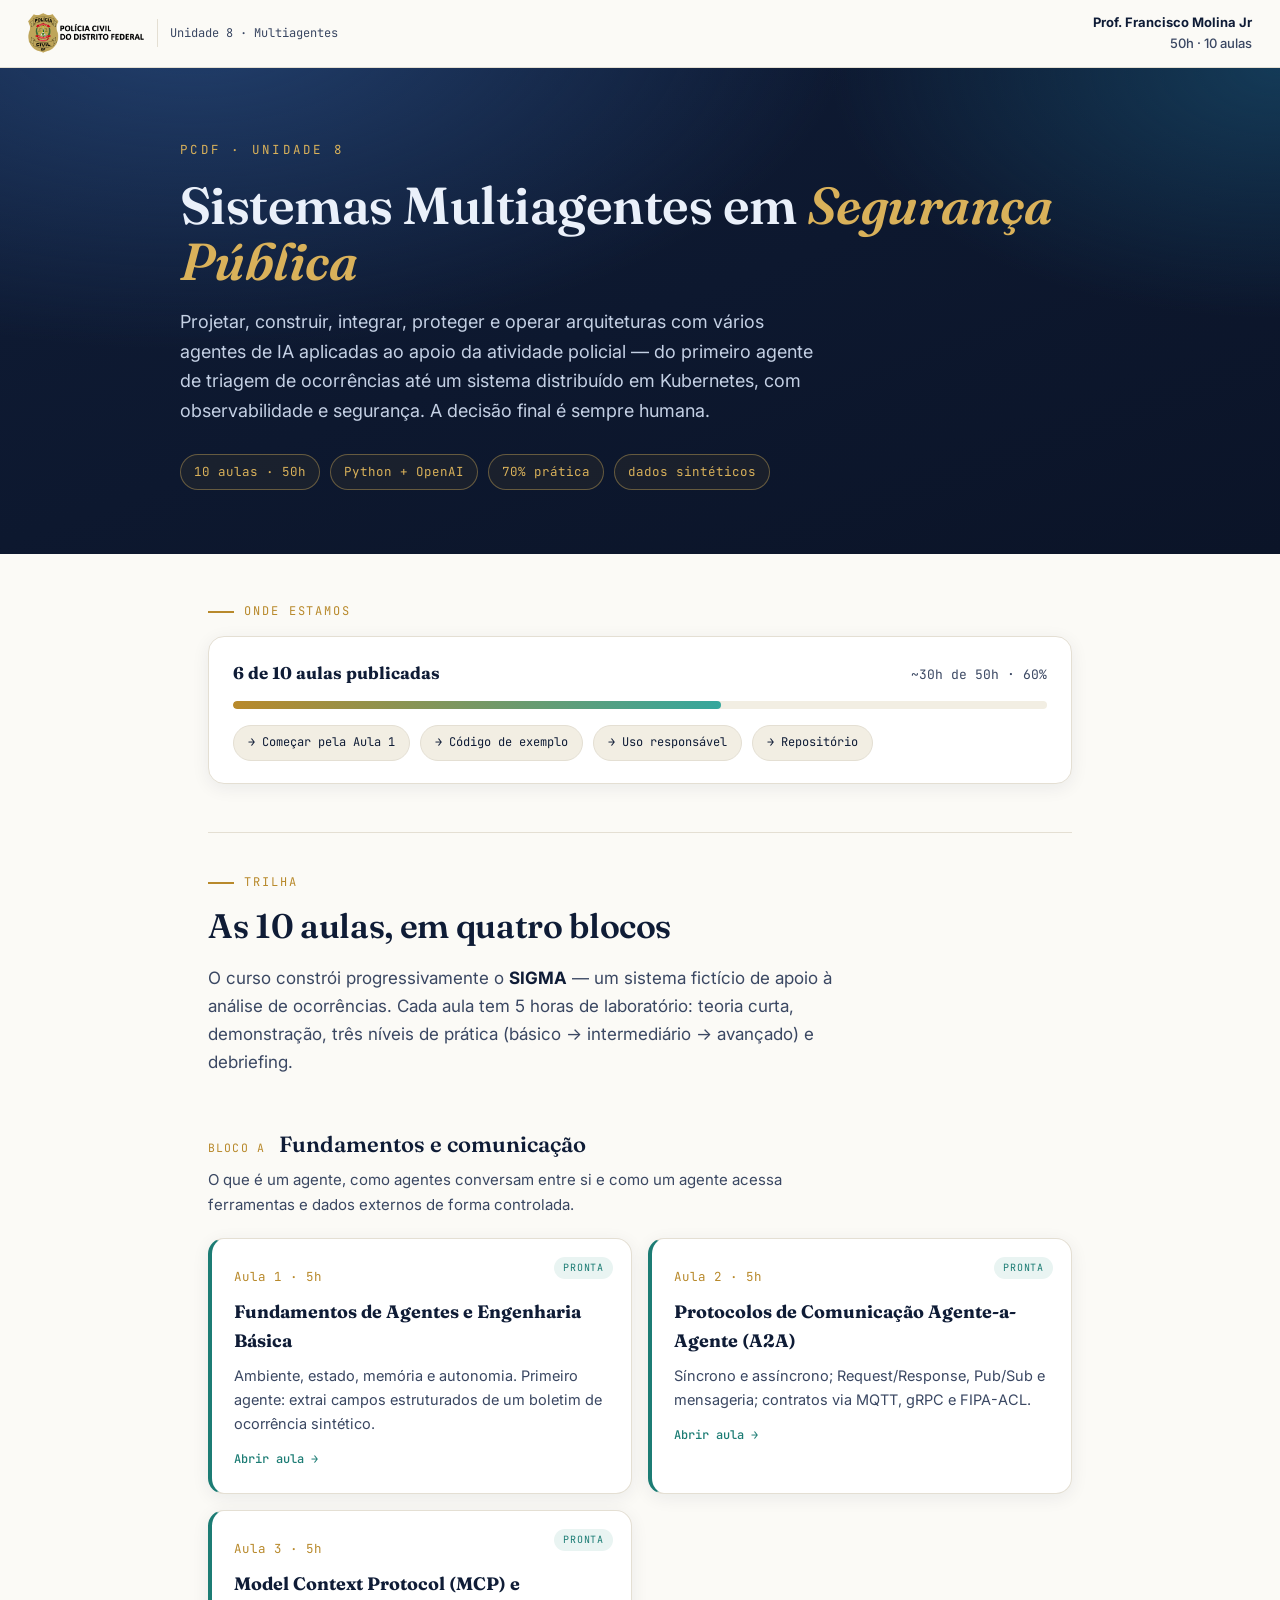
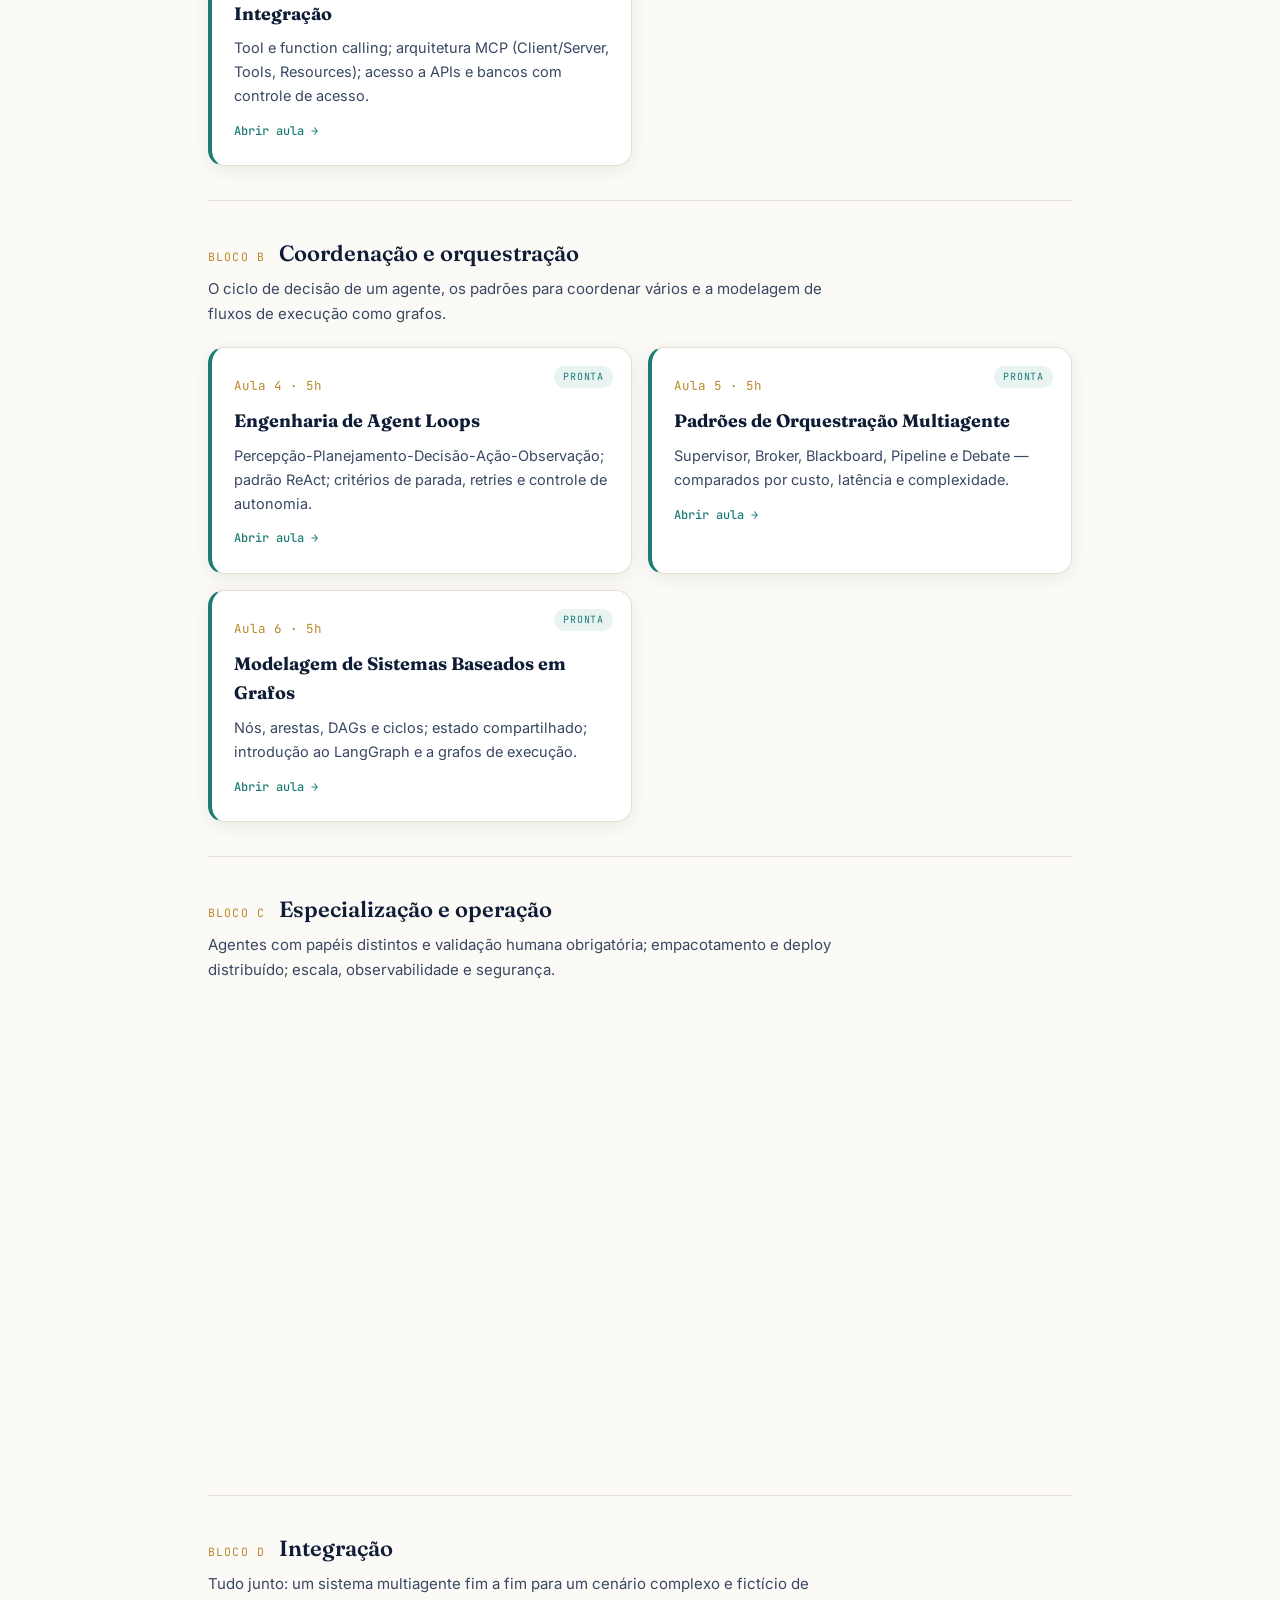
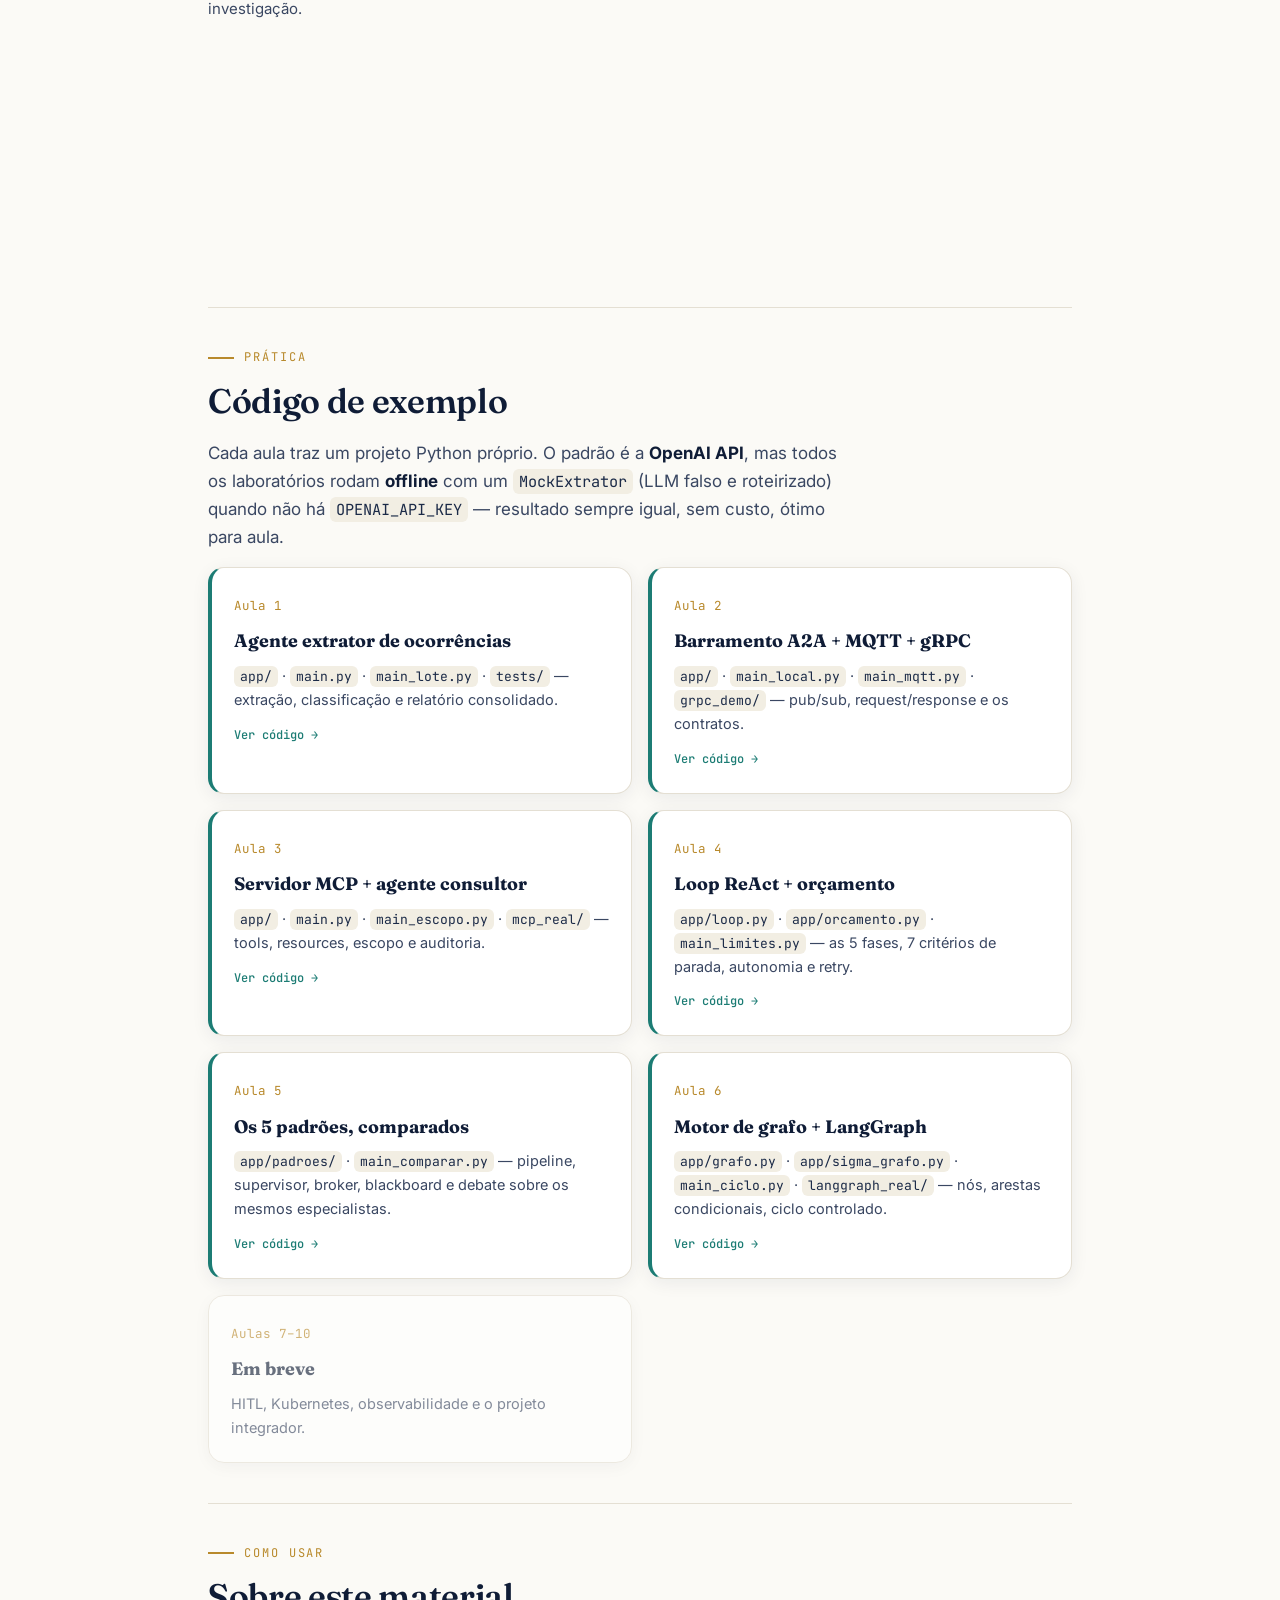
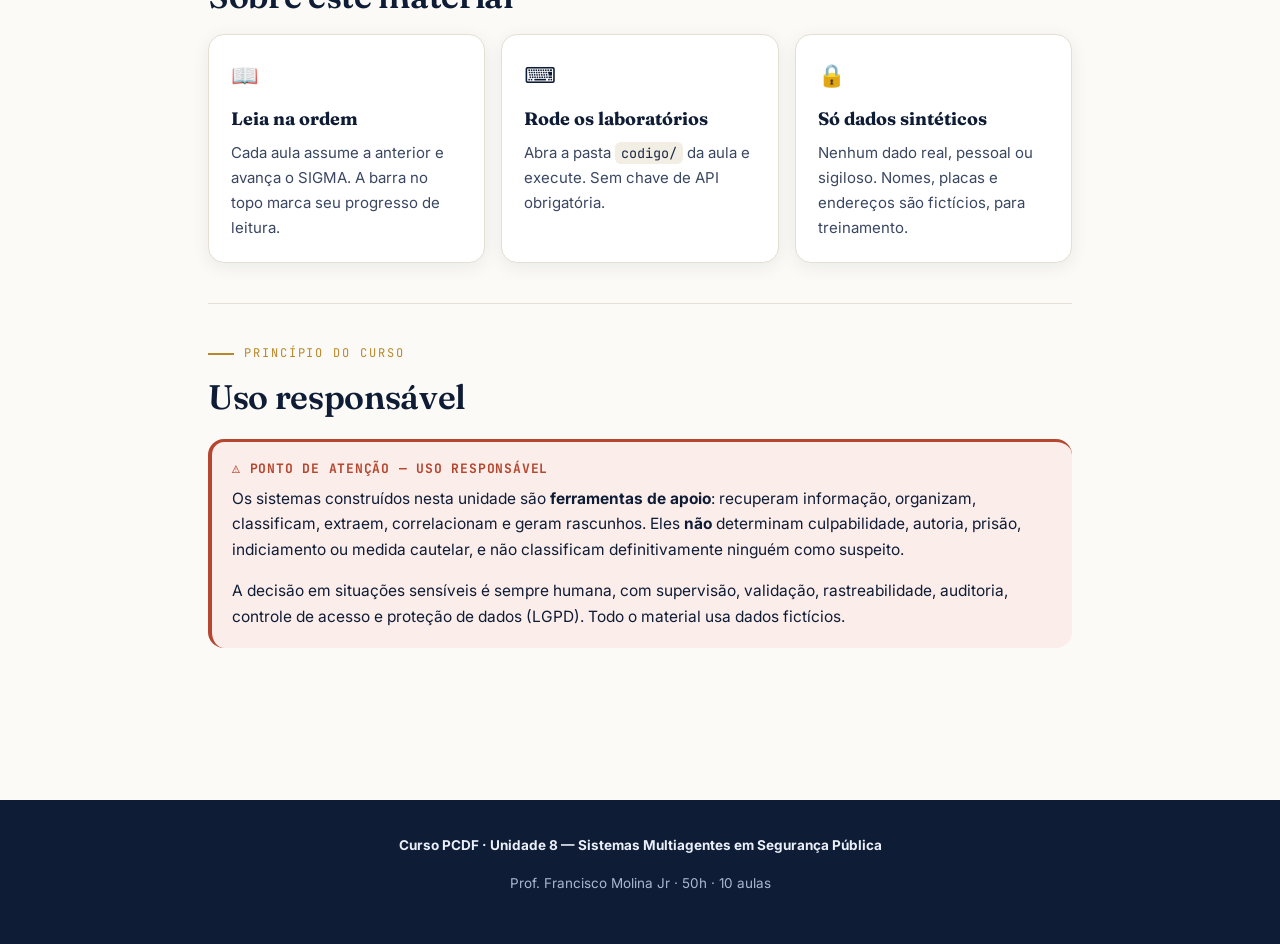
==== commit 9f5c72a3: "Aula 6 — Modelagem de sistemas baseados em grafos (LangGraph) Motor de grafo mínimo (app/grafo.py): " ====
--- a/index.html
+++ b/index.html
@@ -90,10 +90,10 @@
     <p class="rotulo">Onde estamos</p>
     <div class="progresso-curso">
       <div class="linha-topo">
-        <strong>5 de 10 aulas publicadas</strong>
-        <span class="pct">~25h de 50h · 50%</span>
-      </div>
-      <div class="barra-ext"><div class="barra-int" style="width:50%"></div></div>
+        <strong>6 de 10 aulas publicadas</strong>
+        <span class="pct">~30h de 50h · 60%</span>
+      </div>
+      <div class="barra-ext"><div class="barra-int" style="width:60%"></div></div>
       <div class="mini-links">
         <a href="aulas/aula-01-fundamentos.html">→ Começar pela Aula 1</a>
         <a href="#codigo">→ Código de exemplo</a>
@@ -179,12 +179,13 @@
           <span class="abrir">Abrir aula →</span>
         </a>
 
-        <div class="aula-card cartao breve">
-          <span class="selo wip">Em breve</span>
+        <a class="aula-card cartao pronta" href="aulas/aula-06-grafos-langgraph.html">
+          <span class="selo ok">Pronta</span>
           <span class="num">Aula 6 · 5h</span>
           <h4>Modelagem de Sistemas Baseados em Grafos</h4>
           <p>Nós, arestas, DAGs e ciclos; estado compartilhado; introdução ao LangGraph e a grafos de execução.</p>
-        </div>
+          <span class="abrir">Abrir aula →</span>
+        </a>
 
       </div>
     </div>
@@ -288,10 +289,16 @@
         <p><code class="inline">app/padroes/</code> · <code class="inline">main_comparar.py</code> — pipeline, supervisor, broker, blackboard e debate sobre os mesmos especialistas.</p>
         <span class="abrir">Ver código →</span>
       </a>
+      <a class="aula-card cartao pronta" href="codigo/aula-06-grafos-langgraph/">
+        <span class="num">Aula 6</span>
+        <h4>Motor de grafo + LangGraph</h4>
+        <p><code class="inline">app/grafo.py</code> · <code class="inline">app/sigma_grafo.py</code> · <code class="inline">main_ciclo.py</code> · <code class="inline">langgraph_real/</code> — nós, arestas condicionais, ciclo controlado.</p>
+        <span class="abrir">Ver código →</span>
+      </a>
       <div class="aula-card cartao breve">
-        <span class="num">Aulas 6–10</span>
+        <span class="num">Aulas 7–10</span>
         <h4>Em breve</h4>
-        <p>LangGraph, HITL, Kubernetes, observabilidade e o projeto integrador.</p>
+        <p>HITL, Kubernetes, observabilidade e o projeto integrador.</p>
       </div>
     </div>
   </section>
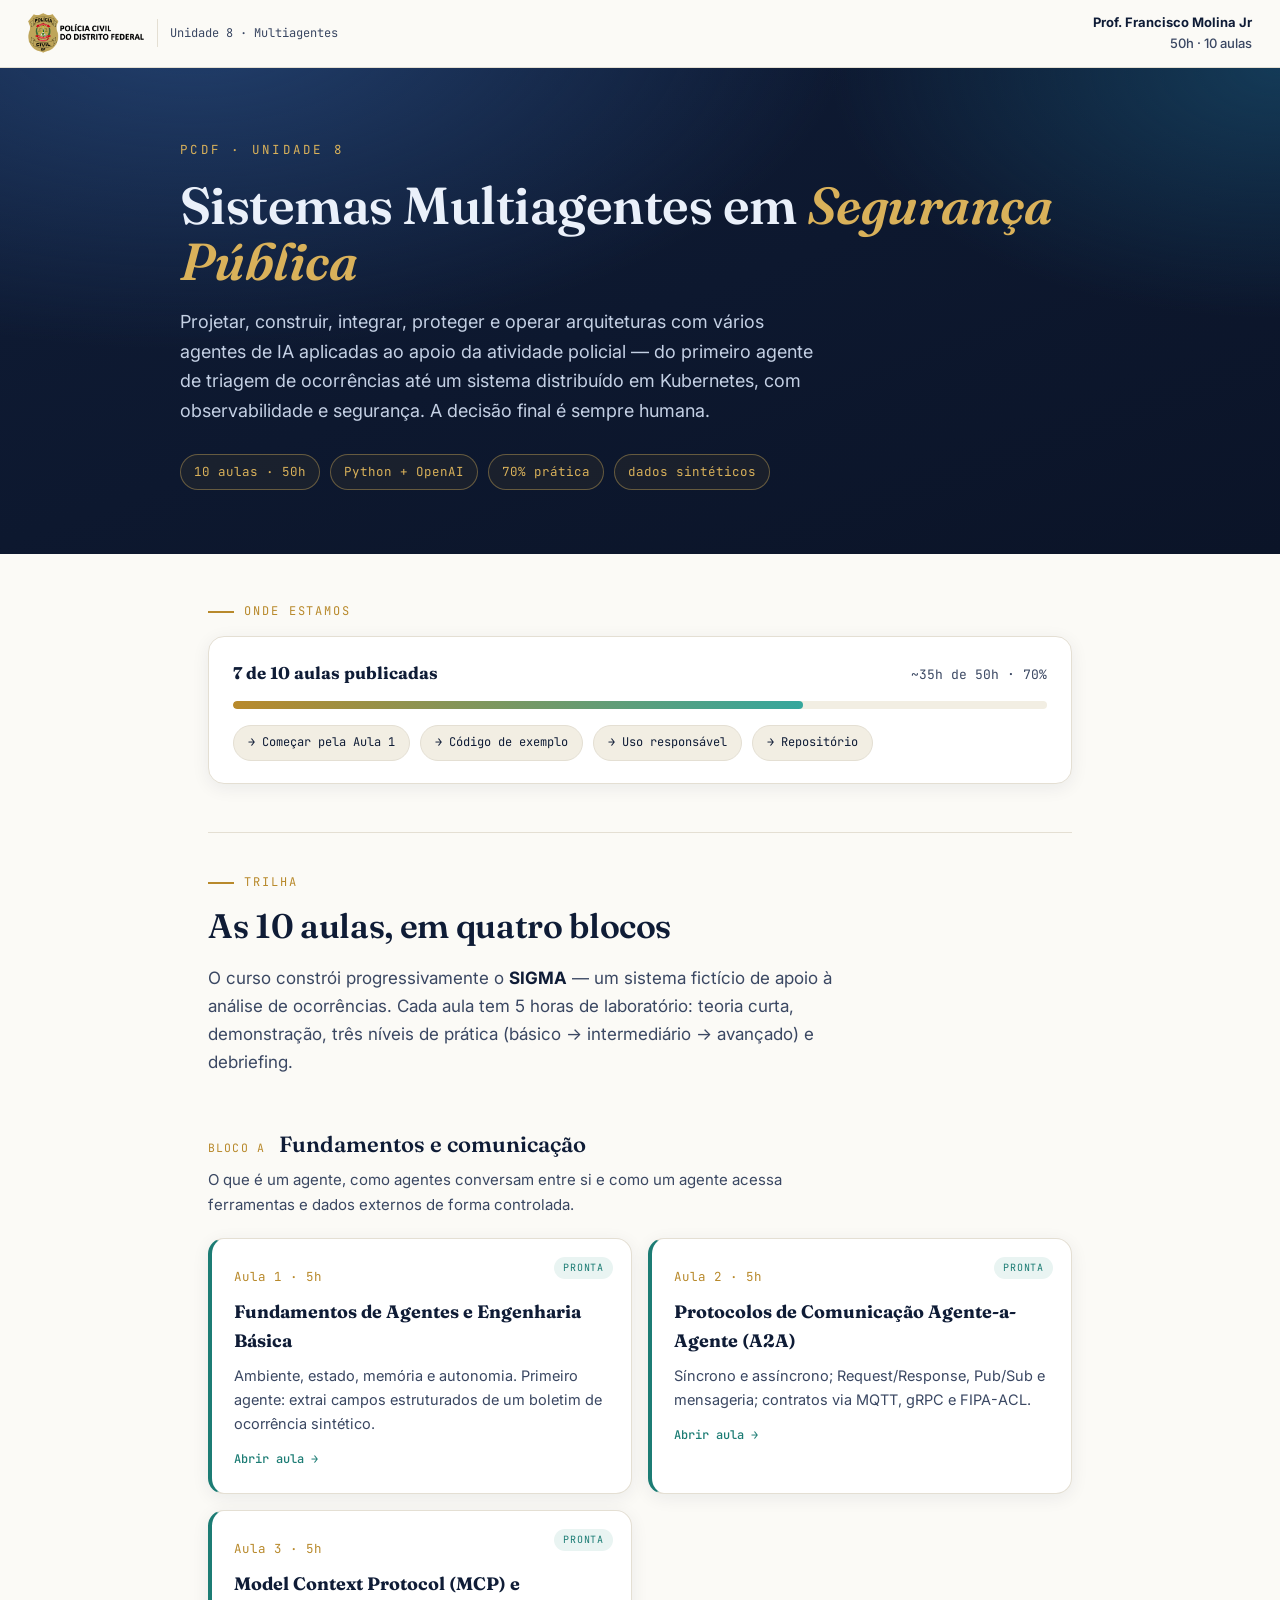
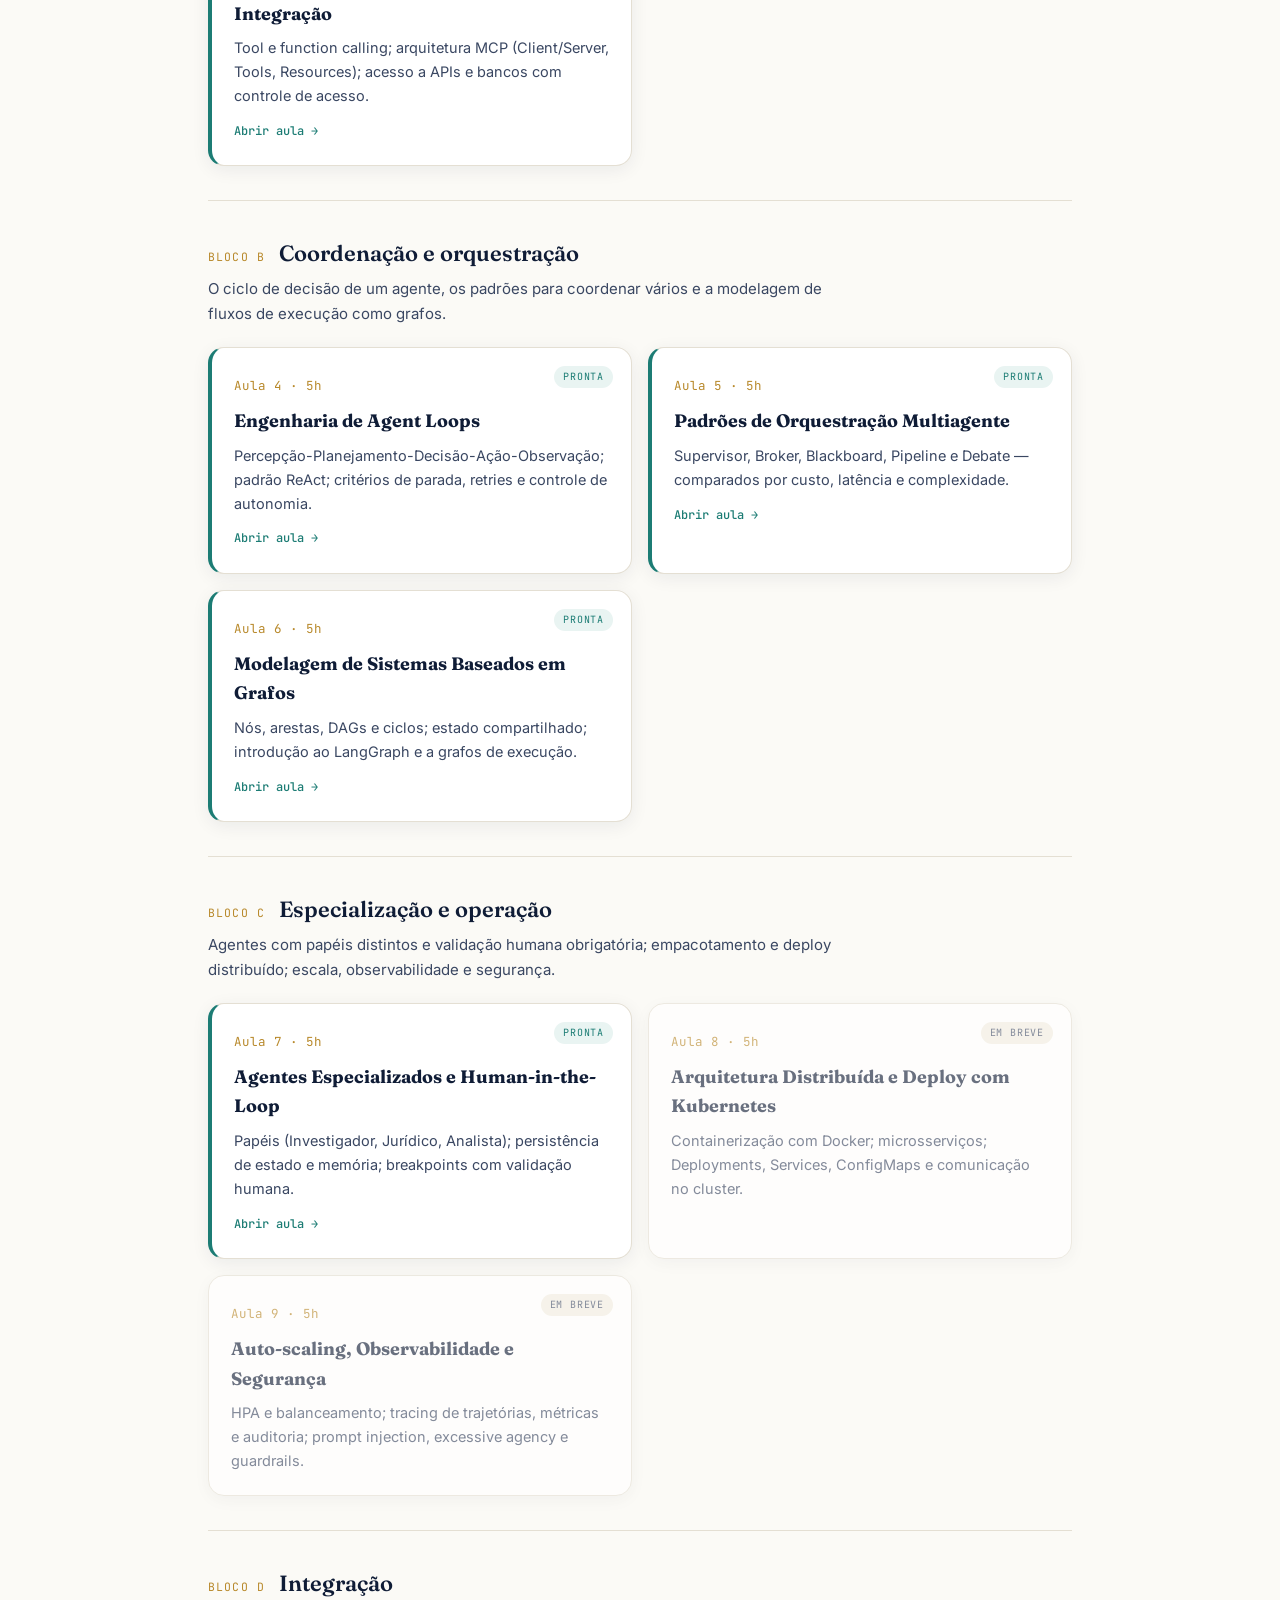
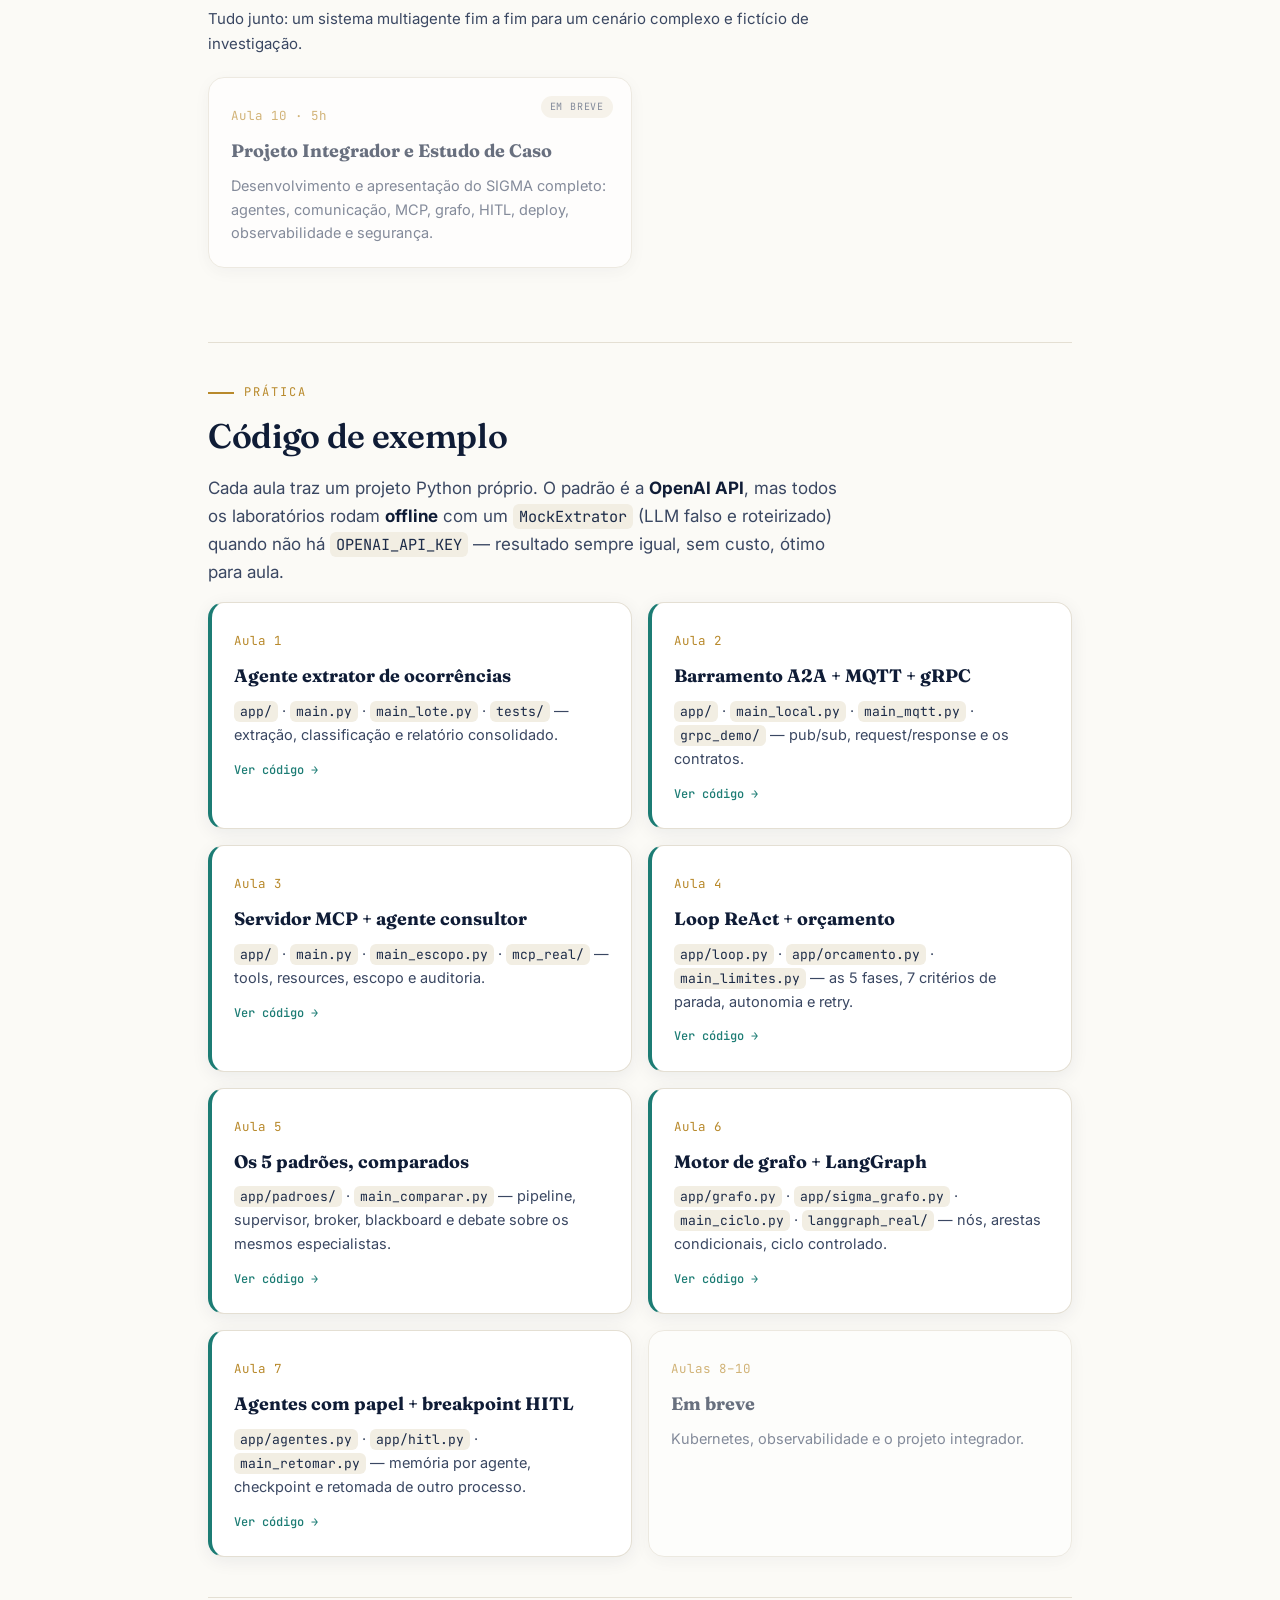
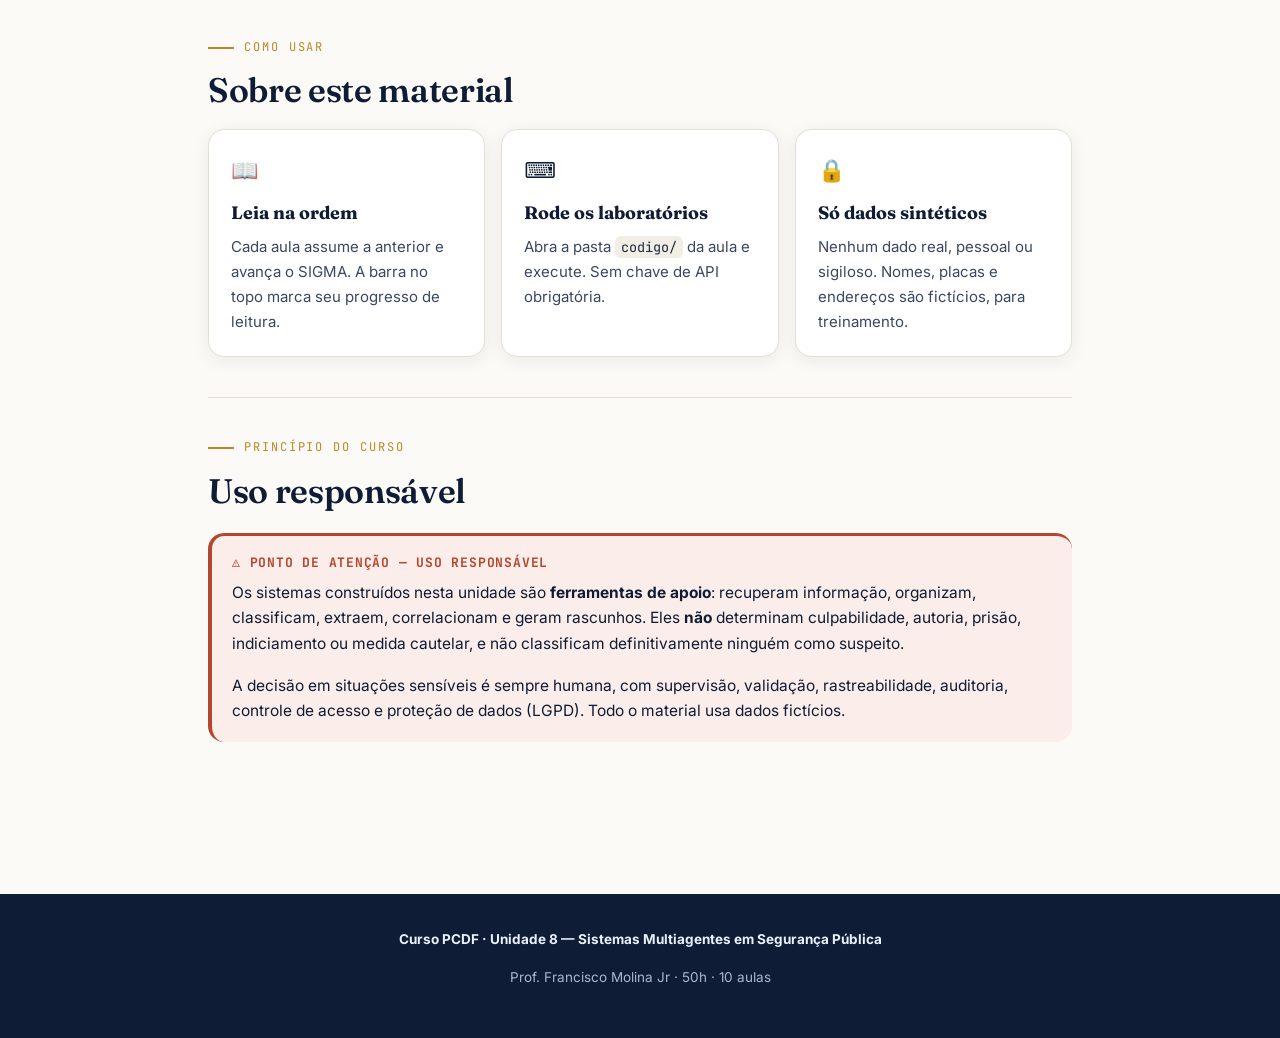
==== commit f12229e5: "Aula 7 — Agentes especializados e human-in-the-loop Quatro agentes com papel único (Investigador, An" ====
--- a/index.html
+++ b/index.html
@@ -90,10 +90,10 @@
     <p class="rotulo">Onde estamos</p>
     <div class="progresso-curso">
       <div class="linha-topo">
-        <strong>6 de 10 aulas publicadas</strong>
-        <span class="pct">~30h de 50h · 60%</span>
-      </div>
-      <div class="barra-ext"><div class="barra-int" style="width:60%"></div></div>
+        <strong>7 de 10 aulas publicadas</strong>
+        <span class="pct">~35h de 50h · 70%</span>
+      </div>
+      <div class="barra-ext"><div class="barra-int" style="width:70%"></div></div>
       <div class="mini-links">
         <a href="aulas/aula-01-fundamentos.html">→ Começar pela Aula 1</a>
         <a href="#codigo">→ Código de exemplo</a>
@@ -202,12 +202,13 @@
       </p>
       <div class="grade col-2">
 
-        <div class="aula-card cartao breve">
-          <span class="selo wip">Em breve</span>
+        <a class="aula-card cartao pronta" href="aulas/aula-07-especializados-hitl.html">
+          <span class="selo ok">Pronta</span>
           <span class="num">Aula 7 · 5h</span>
           <h4>Agentes Especializados e Human-in-the-Loop</h4>
           <p>Papéis (Investigador, Jurídico, Analista); persistência de estado e memória; breakpoints com validação humana.</p>
-        </div>
+          <span class="abrir">Abrir aula →</span>
+        </a>
 
         <div class="aula-card cartao breve">
           <span class="selo wip">Em breve</span>
@@ -295,10 +296,16 @@
         <p><code class="inline">app/grafo.py</code> · <code class="inline">app/sigma_grafo.py</code> · <code class="inline">main_ciclo.py</code> · <code class="inline">langgraph_real/</code> — nós, arestas condicionais, ciclo controlado.</p>
         <span class="abrir">Ver código →</span>
       </a>
+      <a class="aula-card cartao pronta" href="codigo/aula-07-especializados-hitl/">
+        <span class="num">Aula 7</span>
+        <h4>Agentes com papel + breakpoint HITL</h4>
+        <p><code class="inline">app/agentes.py</code> · <code class="inline">app/hitl.py</code> · <code class="inline">main_retomar.py</code> — memória por agente, checkpoint e retomada de outro processo.</p>
+        <span class="abrir">Ver código →</span>
+      </a>
       <div class="aula-card cartao breve">
-        <span class="num">Aulas 7–10</span>
+        <span class="num">Aulas 8–10</span>
         <h4>Em breve</h4>
-        <p>HITL, Kubernetes, observabilidade e o projeto integrador.</p>
+        <p>Kubernetes, observabilidade e o projeto integrador.</p>
       </div>
     </div>
   </section>
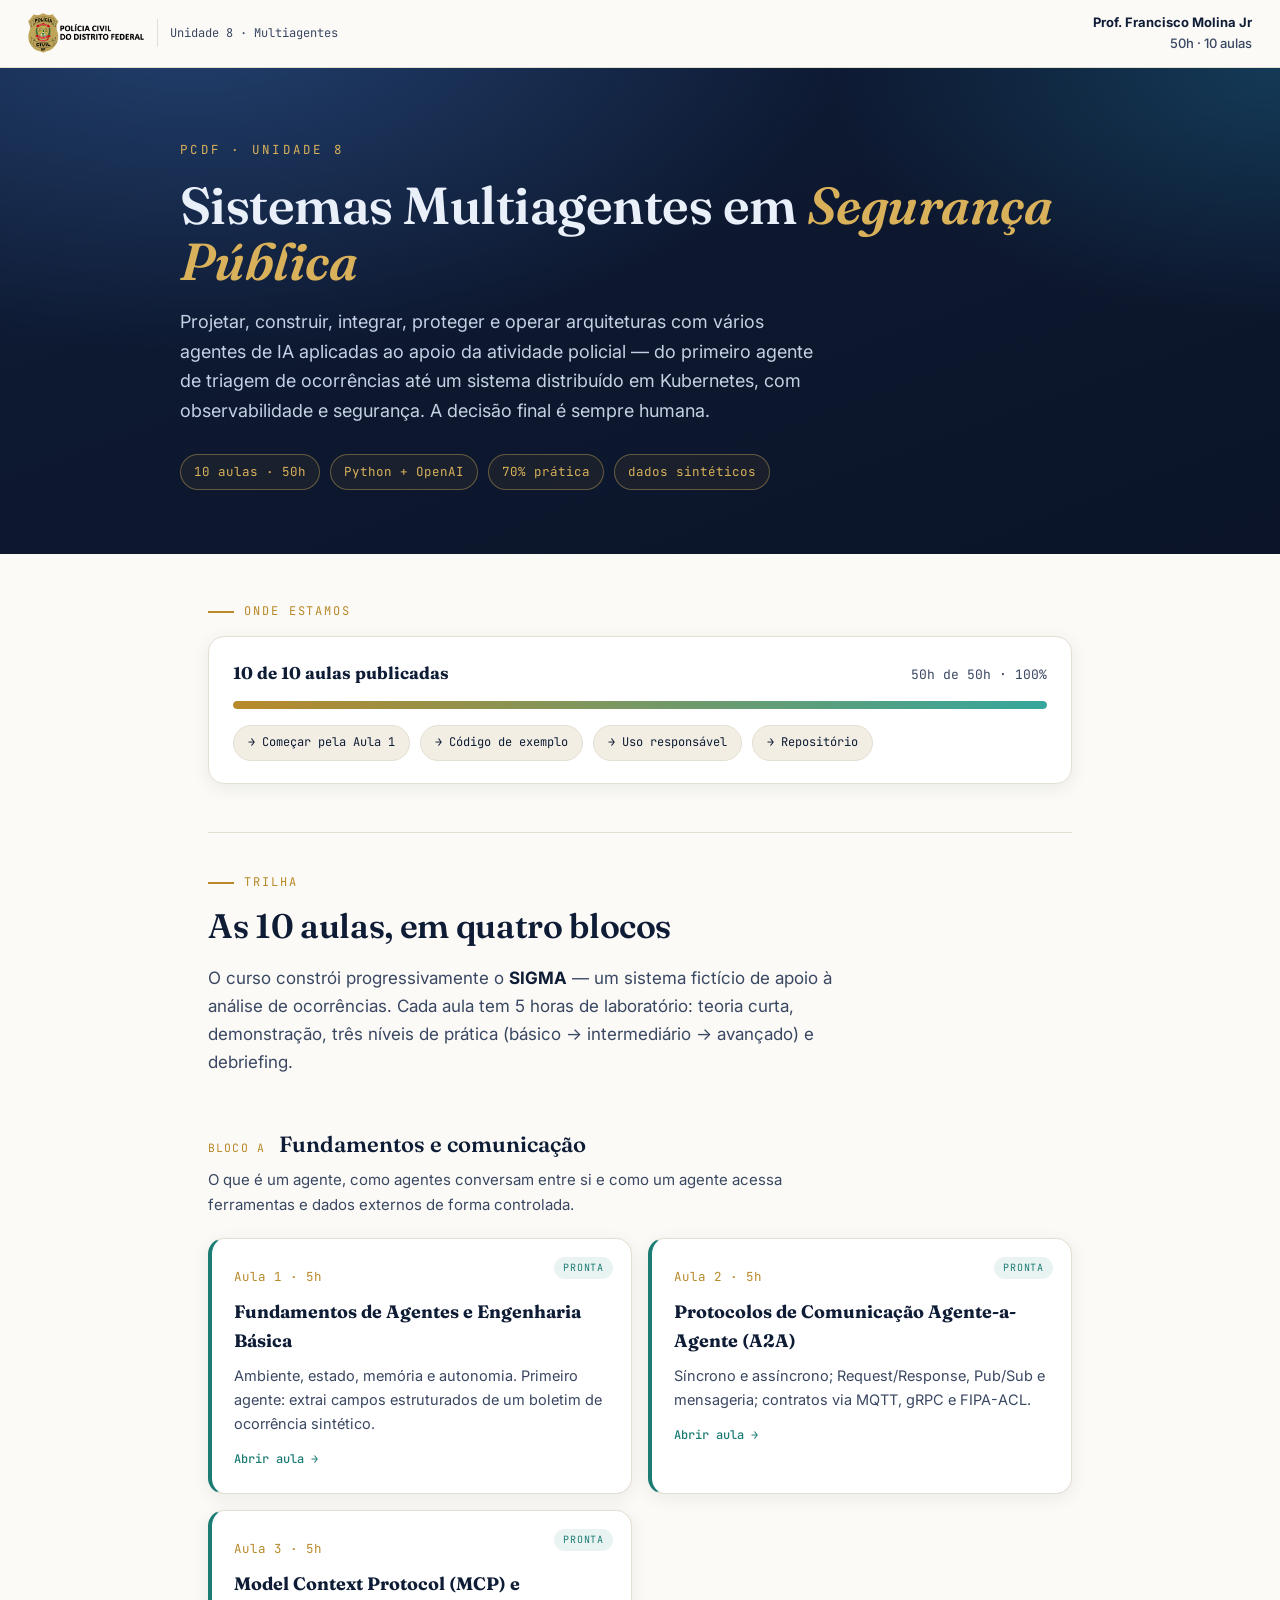
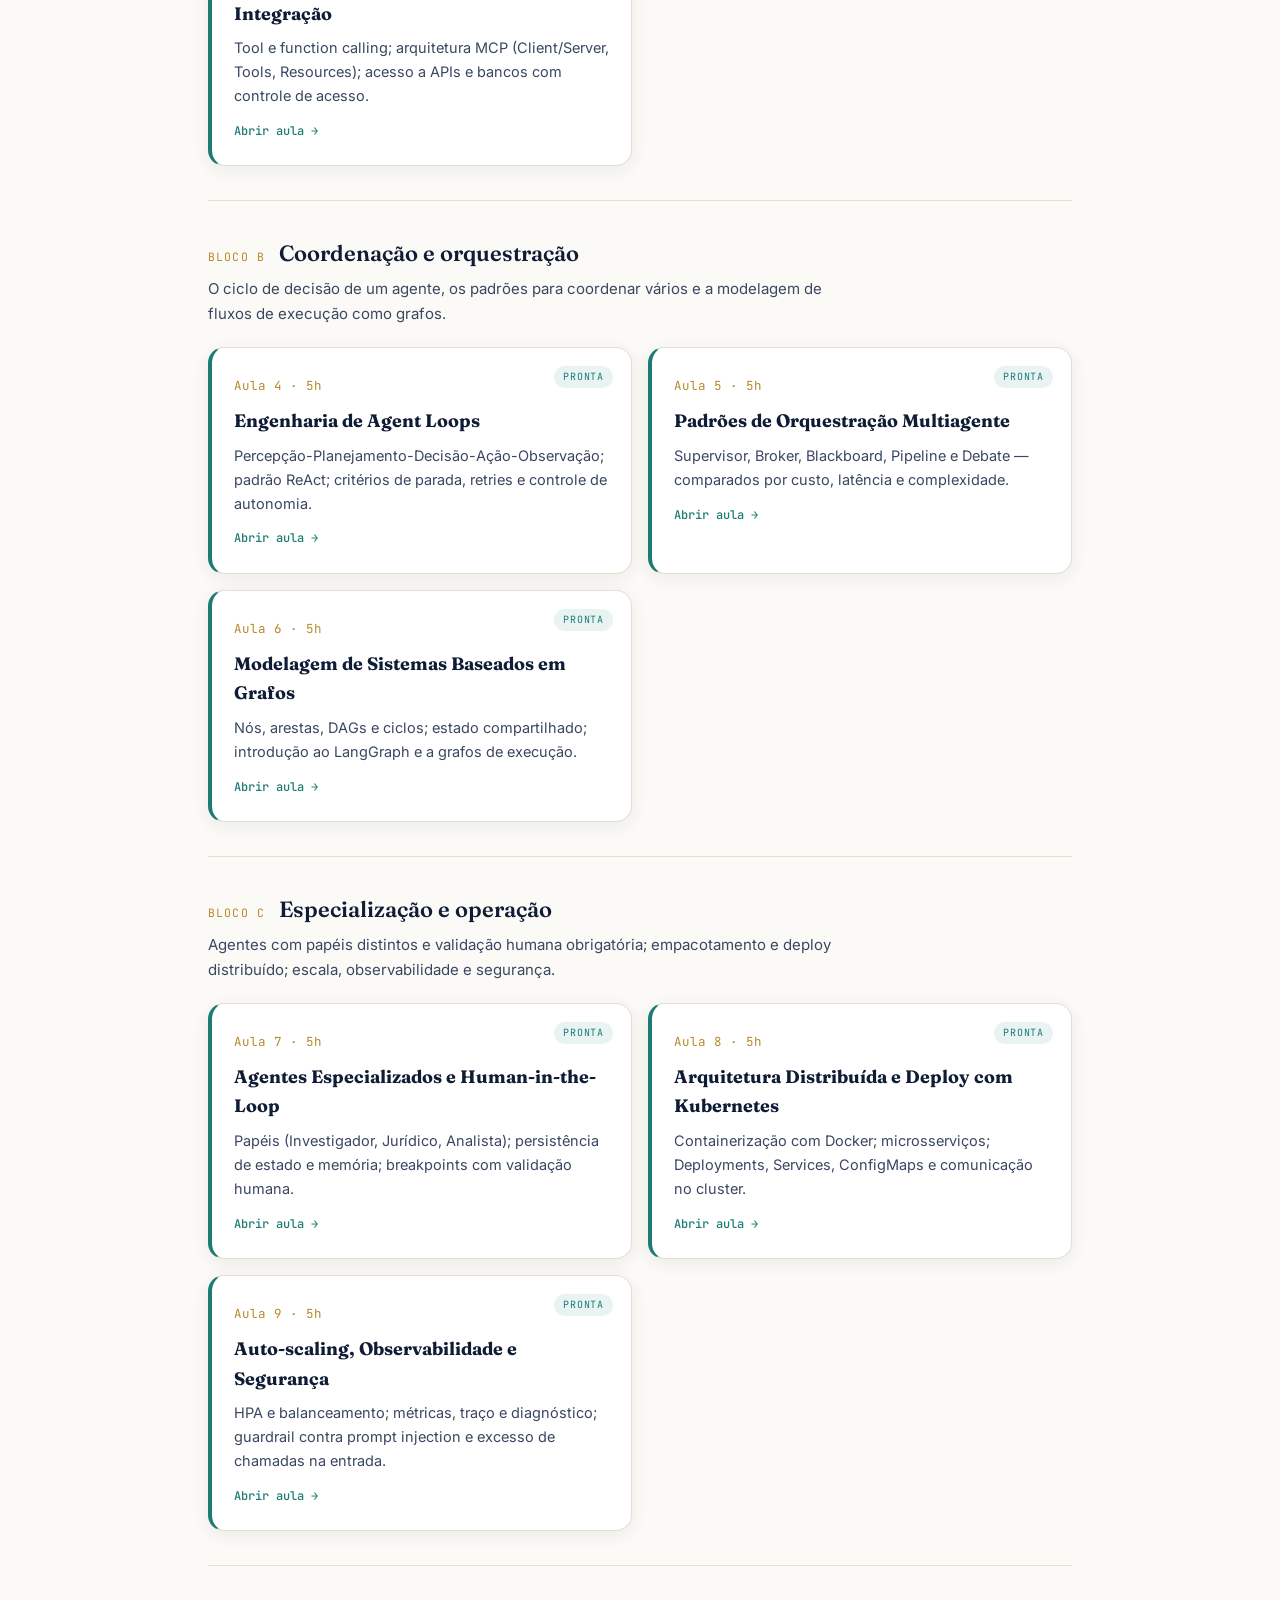
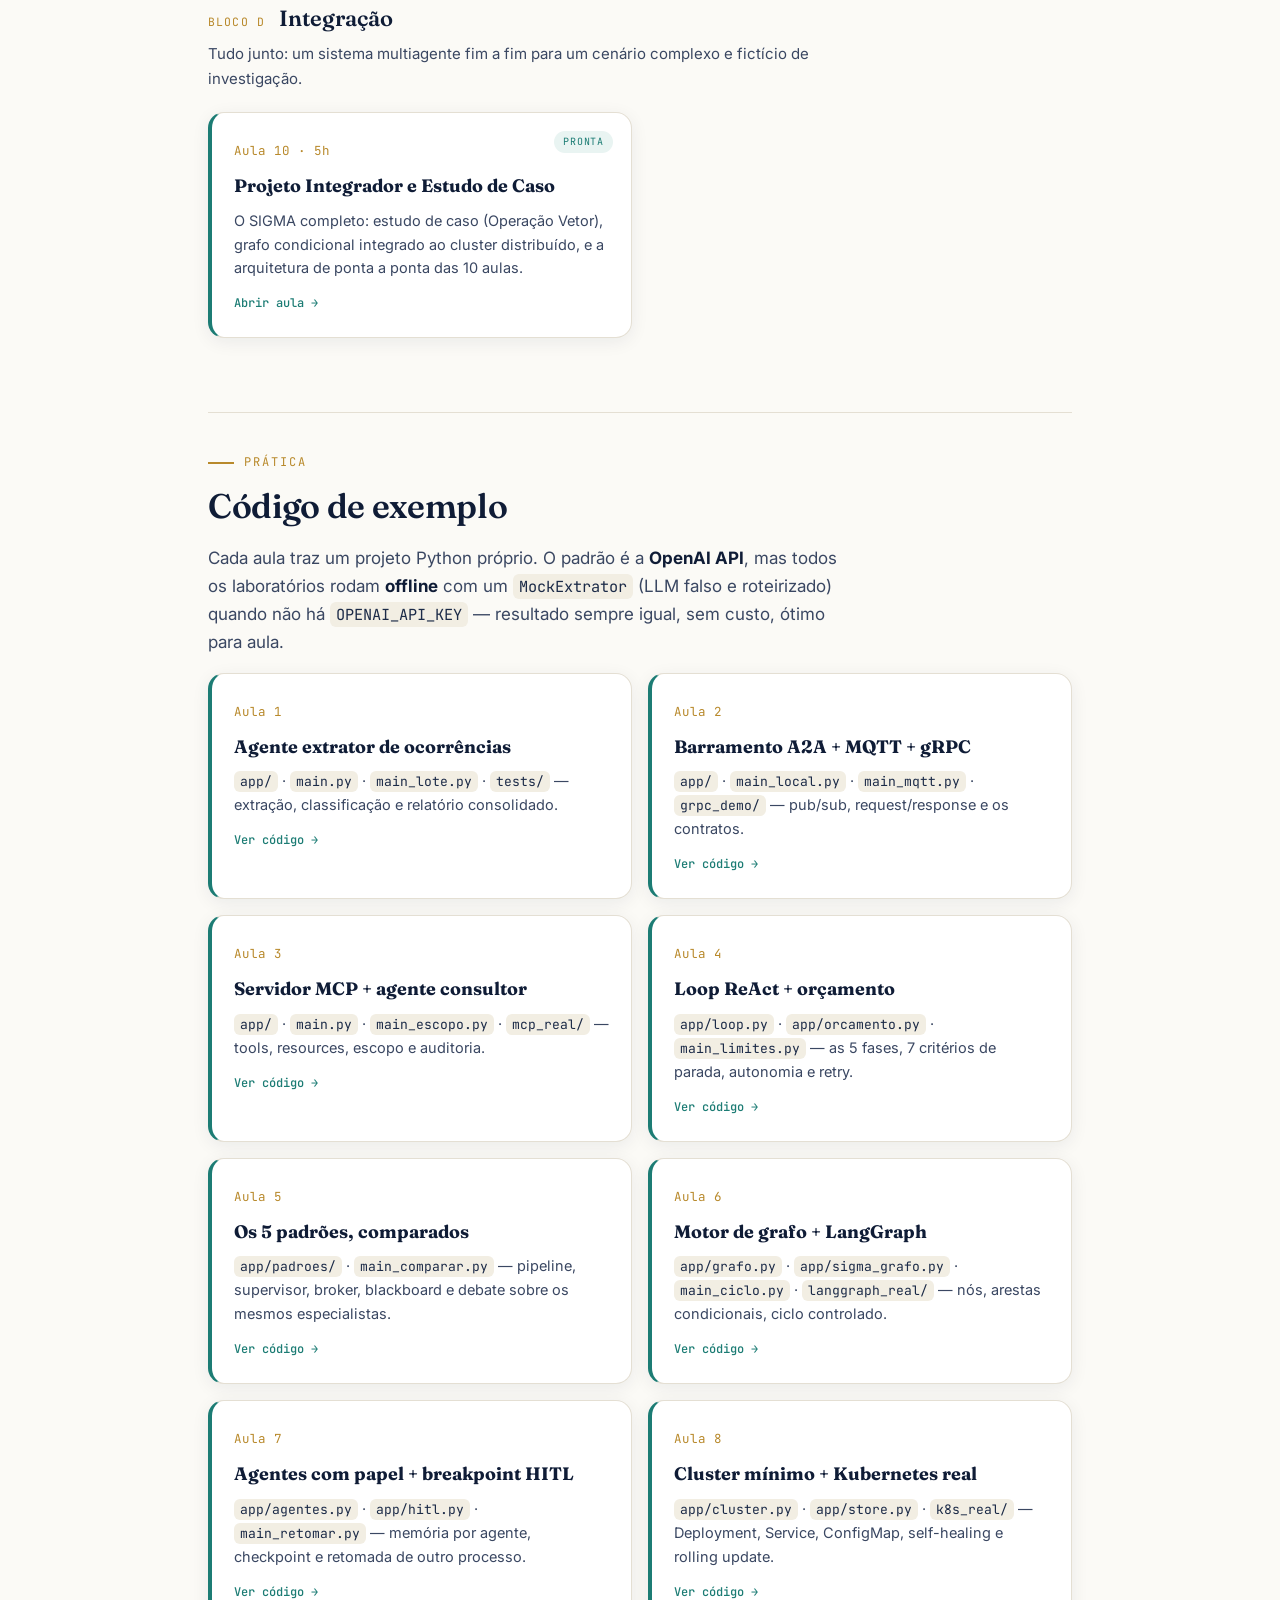
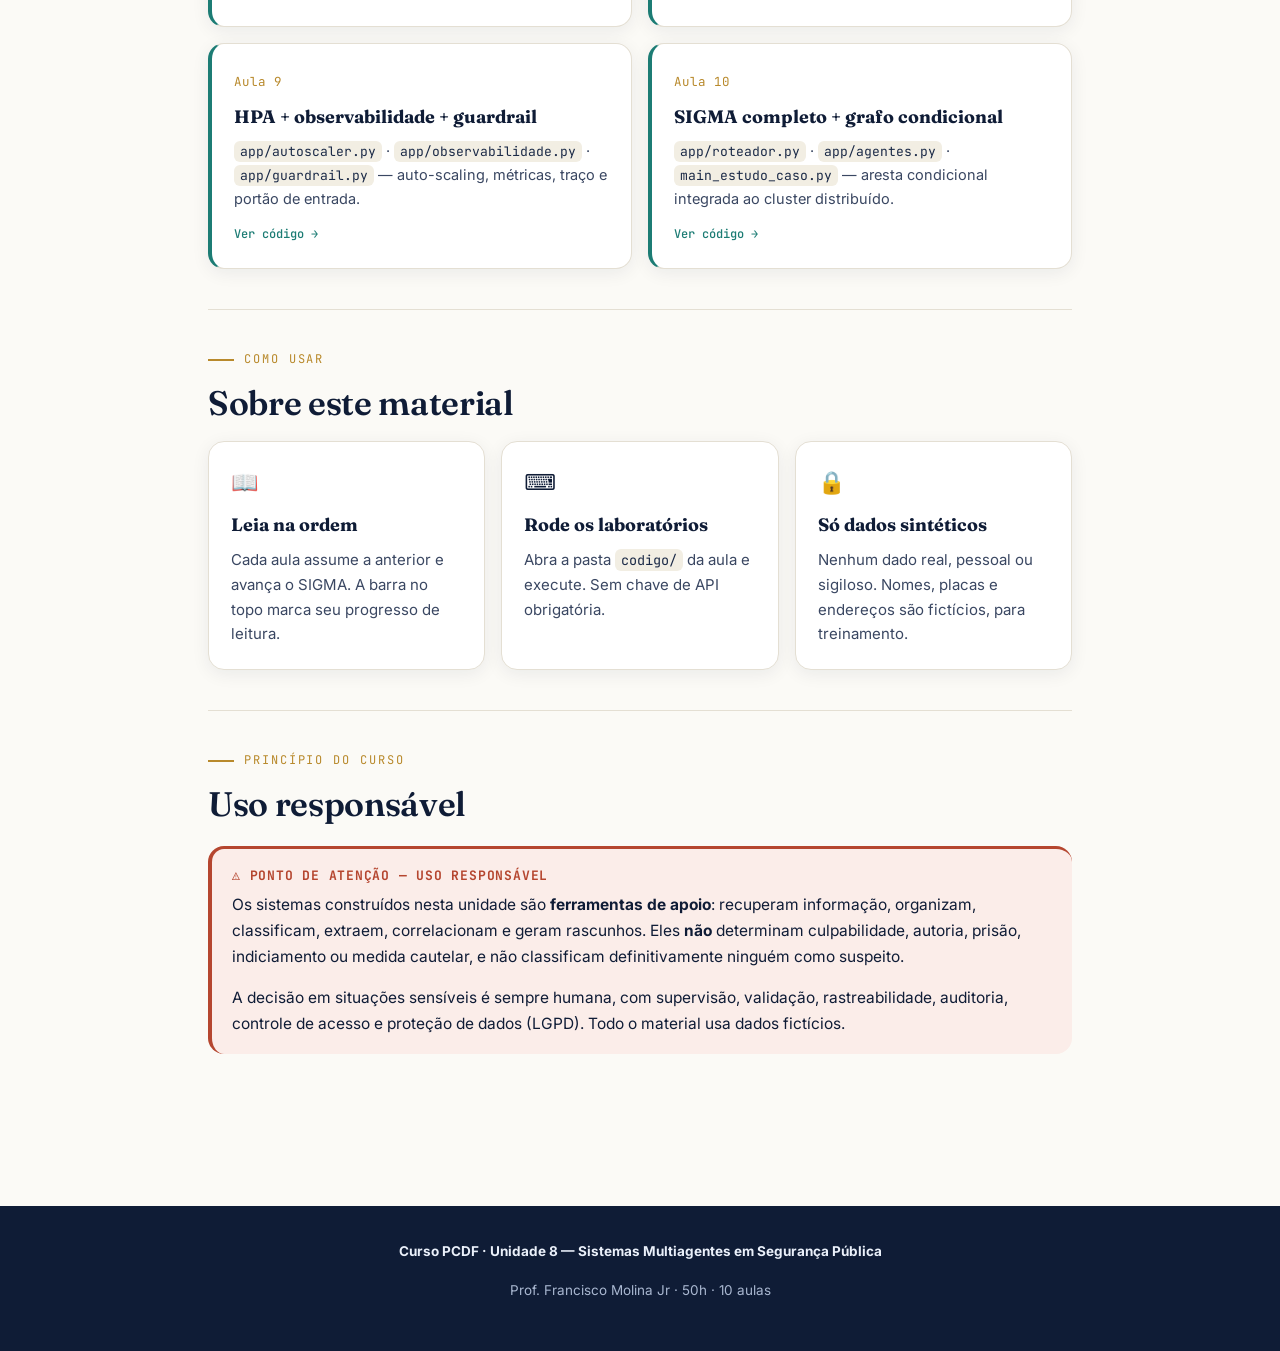
==== commit c1c54b24: "Aula 10 — Projeto Integrador e Estudo de Caso (curso completo) Última aula: nenhuma tecnologia nova," ====
--- a/index.html
+++ b/index.html
@@ -90,10 +90,10 @@
     <p class="rotulo">Onde estamos</p>
     <div class="progresso-curso">
       <div class="linha-topo">
-        <strong>7 de 10 aulas publicadas</strong>
-        <span class="pct">~35h de 50h · 70%</span>
-      </div>
-      <div class="barra-ext"><div class="barra-int" style="width:70%"></div></div>
+        <strong>10 de 10 aulas publicadas</strong>
+        <span class="pct">50h de 50h · 100%</span>
+      </div>
+      <div class="barra-ext"><div class="barra-int" style="width:100%"></div></div>
       <div class="mini-links">
         <a href="aulas/aula-01-fundamentos.html">→ Começar pela Aula 1</a>
         <a href="#codigo">→ Código de exemplo</a>
@@ -210,19 +210,21 @@
           <span class="abrir">Abrir aula →</span>
         </a>
 
-        <div class="aula-card cartao breve">
-          <span class="selo wip">Em breve</span>
+        <a class="aula-card cartao pronta" href="aulas/aula-08-kubernetes.html">
+          <span class="selo ok">Pronta</span>
           <span class="num">Aula 8 · 5h</span>
           <h4>Arquitetura Distribuída e Deploy com Kubernetes</h4>
           <p>Containerização com Docker; microsserviços; Deployments, Services, ConfigMaps e comunicação no cluster.</p>
-        </div>
-
-        <div class="aula-card cartao breve">
-          <span class="selo wip">Em breve</span>
+          <span class="abrir">Abrir aula →</span>
+        </a>
+
+        <a class="aula-card cartao pronta" href="aulas/aula-09-autoscaling-seguranca.html">
+          <span class="selo ok">Pronta</span>
           <span class="num">Aula 9 · 5h</span>
           <h4>Auto-scaling, Observabilidade e Segurança</h4>
-          <p>HPA e balanceamento; tracing de trajetórias, métricas e auditoria; prompt injection, excessive agency e guardrails.</p>
-        </div>
+          <p>HPA e balanceamento; métricas, traço e diagnóstico; guardrail contra prompt injection e excesso de chamadas na entrada.</p>
+          <span class="abrir">Abrir aula →</span>
+        </a>
 
       </div>
     </div>
@@ -239,12 +241,13 @@
       </p>
       <div class="grade col-2">
 
-        <div class="aula-card cartao breve">
-          <span class="selo wip">Em breve</span>
+        <a class="aula-card cartao pronta" href="aulas/aula-10-projeto-integrador.html">
+          <span class="selo ok">Pronta</span>
           <span class="num">Aula 10 · 5h</span>
           <h4>Projeto Integrador e Estudo de Caso</h4>
-          <p>Desenvolvimento e apresentação do SIGMA completo: agentes, comunicação, MCP, grafo, HITL, deploy, observabilidade e segurança.</p>
-        </div>
+          <p>O SIGMA completo: estudo de caso (Operação Vetor), grafo condicional integrado ao cluster distribuído, e a arquitetura de ponta a ponta das 10 aulas.</p>
+          <span class="abrir">Abrir aula →</span>
+        </a>
 
       </div>
     </div>
@@ -302,11 +305,24 @@
         <p><code class="inline">app/agentes.py</code> · <code class="inline">app/hitl.py</code> · <code class="inline">main_retomar.py</code> — memória por agente, checkpoint e retomada de outro processo.</p>
         <span class="abrir">Ver código →</span>
       </a>
-      <div class="aula-card cartao breve">
-        <span class="num">Aulas 8–10</span>
-        <h4>Em breve</h4>
-        <p>Kubernetes, observabilidade e o projeto integrador.</p>
-      </div>
+      <a class="aula-card cartao pronta" href="codigo/aula-08-kubernetes/">
+        <span class="num">Aula 8</span>
+        <h4>Cluster mínimo + Kubernetes real</h4>
+        <p><code class="inline">app/cluster.py</code> · <code class="inline">app/store.py</code> · <code class="inline">k8s_real/</code> — Deployment, Service, ConfigMap, self-healing e rolling update.</p>
+        <span class="abrir">Ver código →</span>
+      </a>
+      <a class="aula-card cartao pronta" href="codigo/aula-09-autoscaling-seguranca/">
+        <span class="num">Aula 9</span>
+        <h4>HPA + observabilidade + guardrail</h4>
+        <p><code class="inline">app/autoscaler.py</code> · <code class="inline">app/observabilidade.py</code> · <code class="inline">app/guardrail.py</code> — auto-scaling, métricas, traço e portão de entrada.</p>
+        <span class="abrir">Ver código →</span>
+      </a>
+      <a class="aula-card cartao pronta" href="codigo/aula-10-projeto-integrador/">
+        <span class="num">Aula 10</span>
+        <h4>SIGMA completo + grafo condicional</h4>
+        <p><code class="inline">app/roteador.py</code> · <code class="inline">app/agentes.py</code> · <code class="inline">main_estudo_caso.py</code> — aresta condicional integrada ao cluster distribuído.</p>
+        <span class="abrir">Ver código →</span>
+      </a>
     </div>
   </section>
 
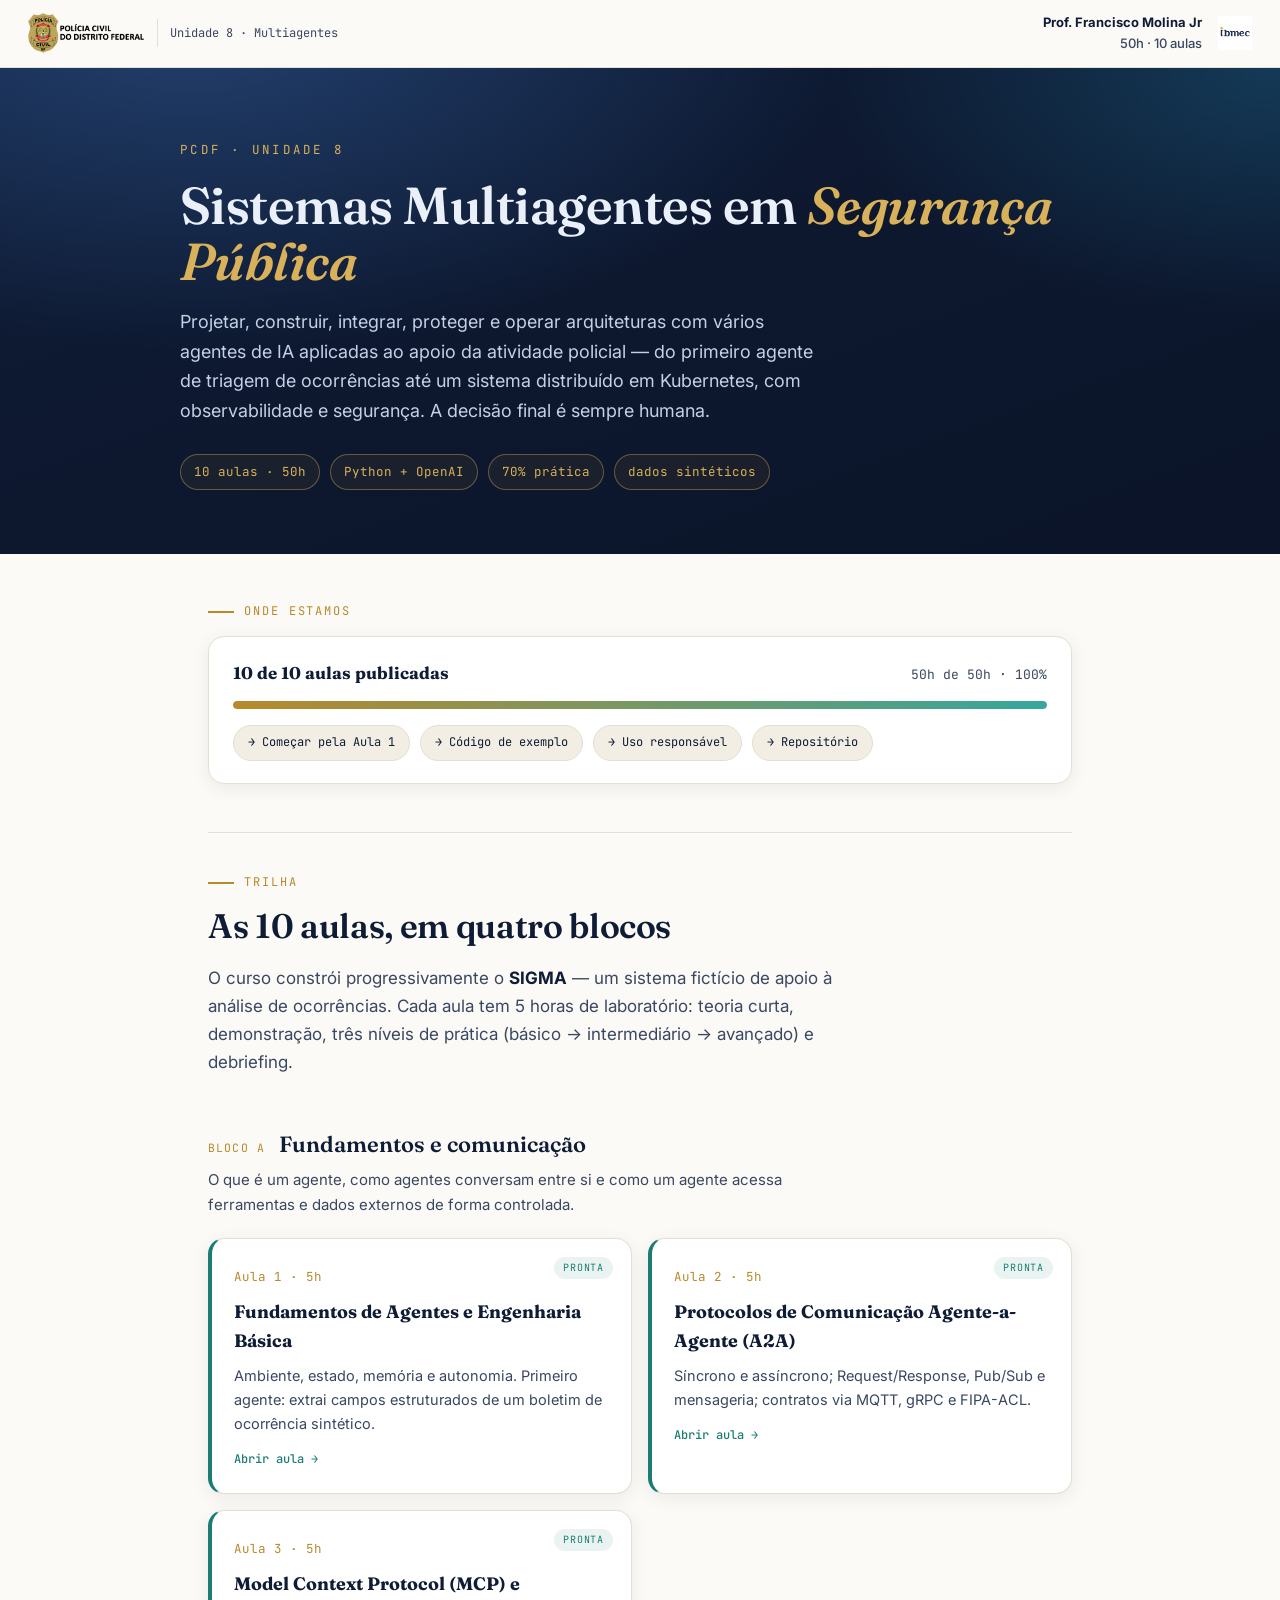
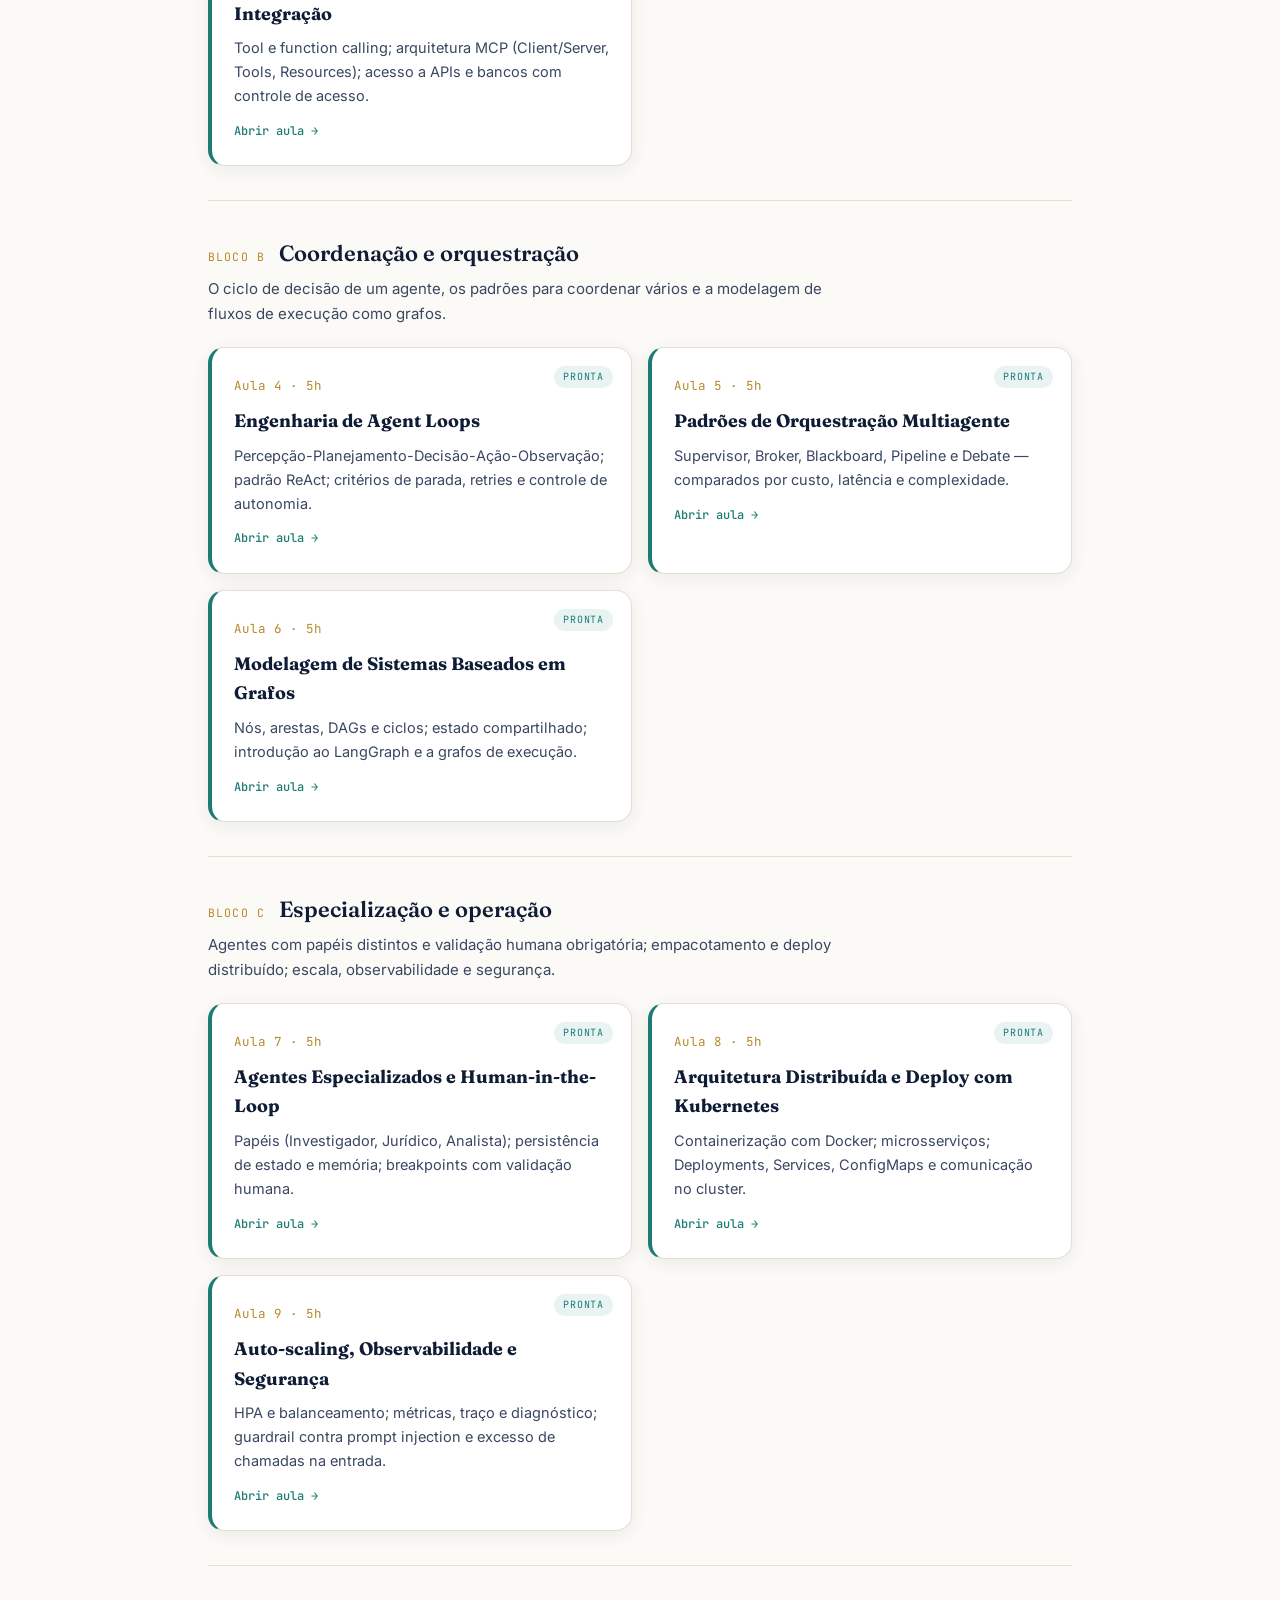
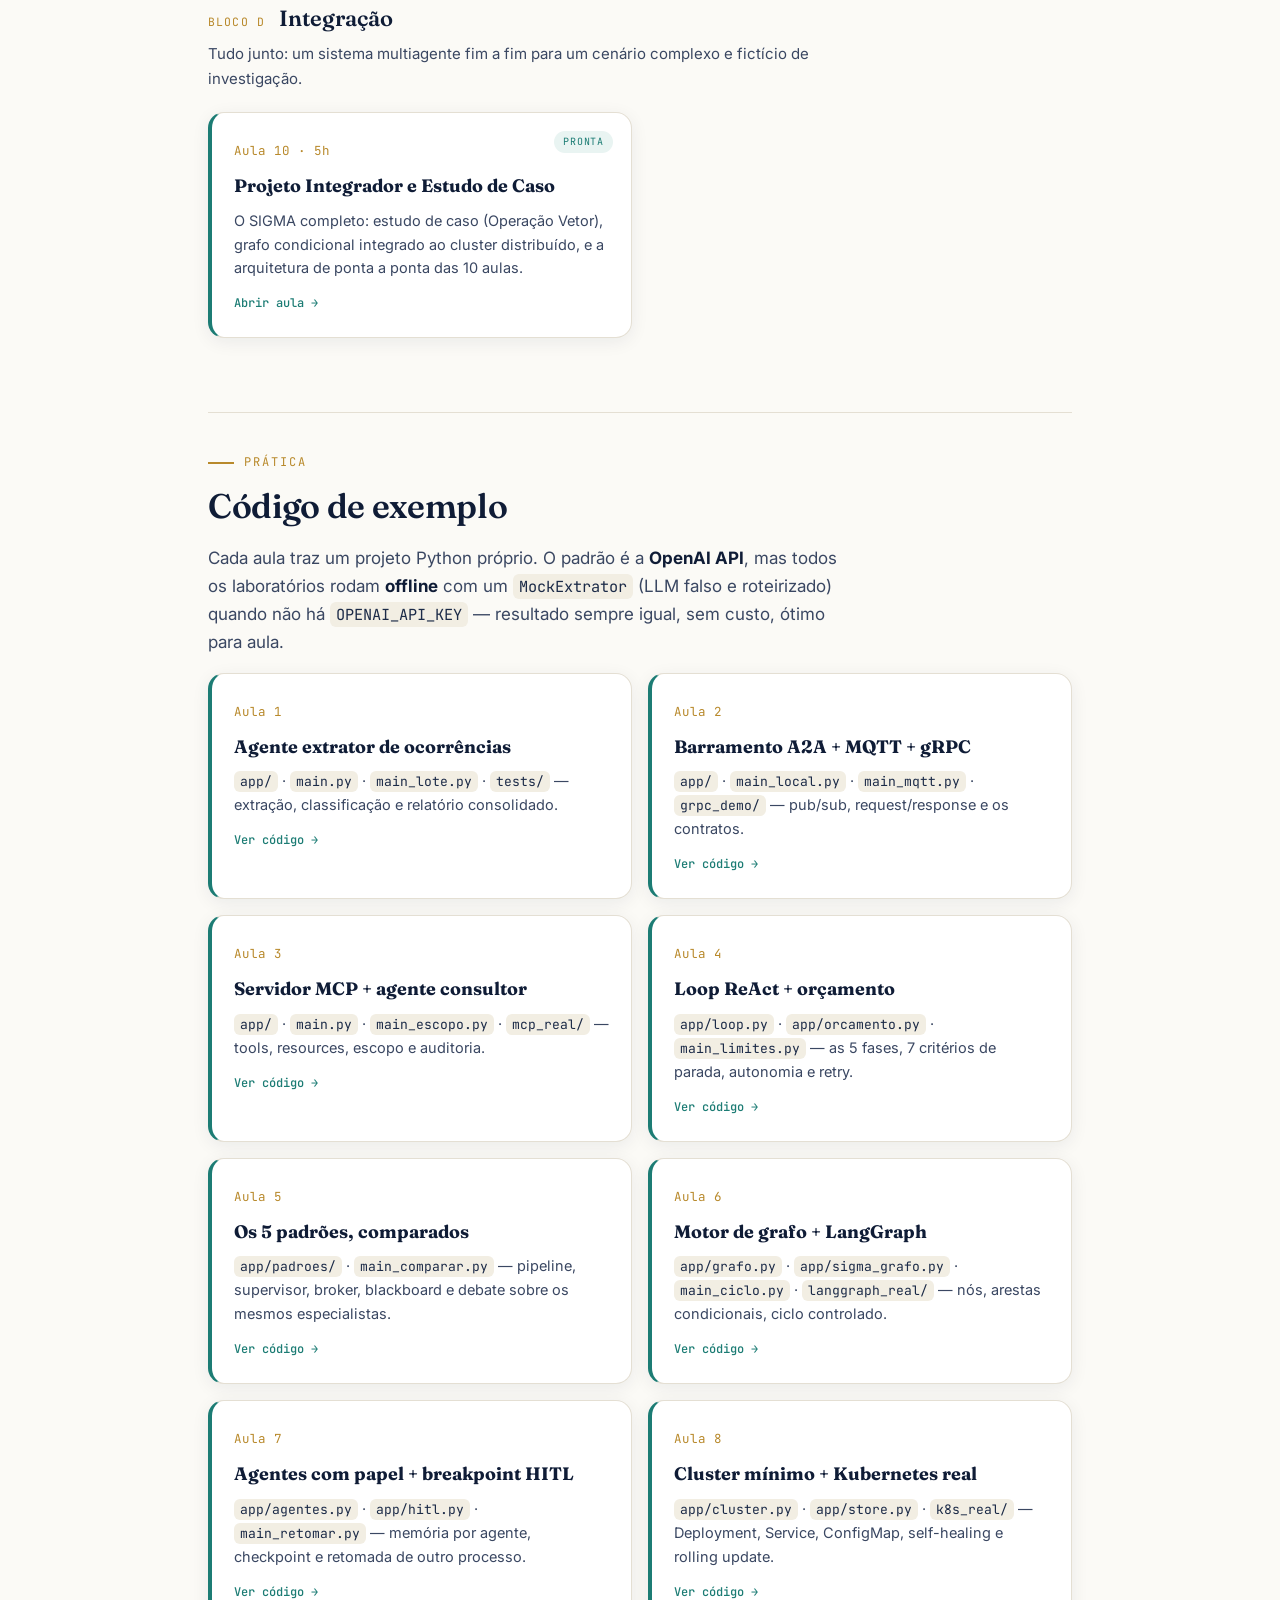
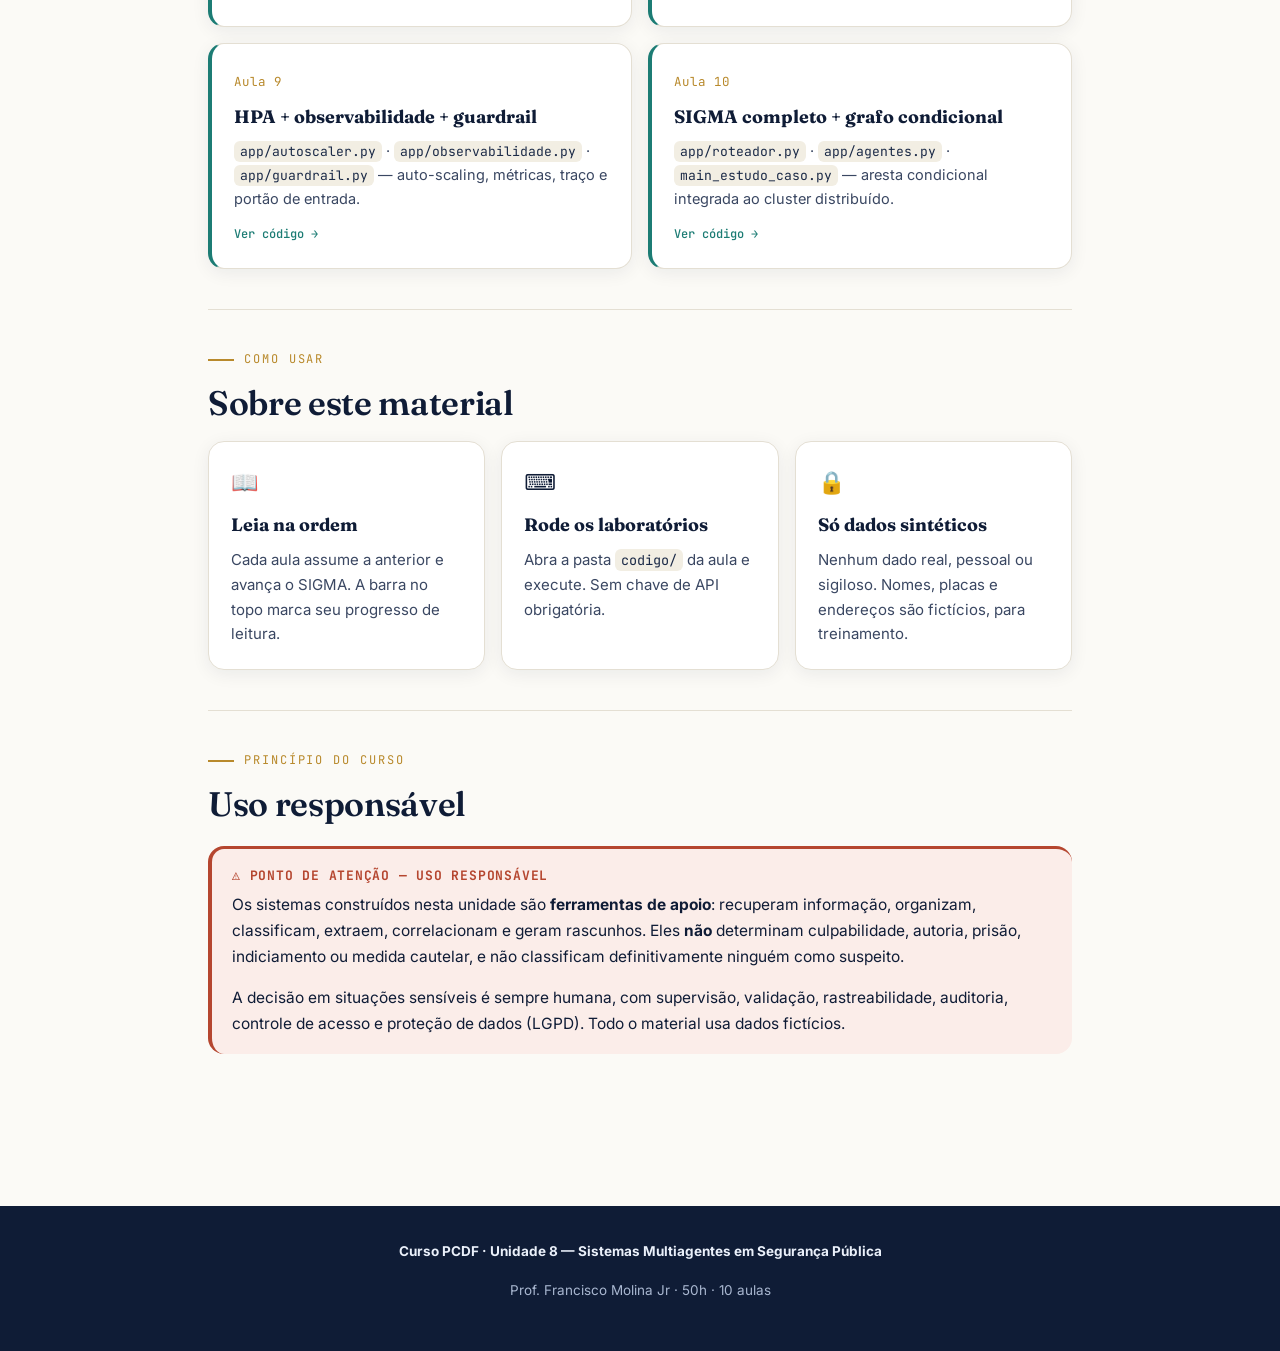
==== commit febab8d7: "Logo institucional Ibmec no canto superior direito de todas as páginas assets/logo-ibmec.png ao lado" ====
--- a/index.html
+++ b/index.html
@@ -67,7 +67,10 @@
     <div class="sep"></div>
     <span style="font-family:'JetBrains Mono',monospace;font-size:12px;color:var(--tinta-suave)">Unidade 8 · Multiagentes</span>
   </div>
-  <div class="prof"><strong>Prof. Francisco Molina Jr</strong>50h · 10 aulas</div>
+  <div class="lado-direito">
+    <div class="prof"><strong>Prof. Francisco Molina Jr</strong>50h · 10 aulas</div>
+    <img class="marca-sec" src="assets/logo-ibmec.png" alt="Ibmec">
+  </div>
 </header>
 
 <div class="hero">
--- a/assets/estilo.css
+++ b/assets/estilo.css
@@ -397,3 +397,10 @@
   .agenda li { flex-direction: column; gap: 2px; }
   .agenda .hora { flex-basis: auto; }
 }
+
+/* ---- Logo institucional secundário (Ibmec) no topo ------------- */
+.topbar .lado-direito { display: flex; align-items: center; gap: 16px; }
+.topbar .marca-sec { height: 34px; width: auto; display: block; }
+@media (max-width: 720px) {
+  .topbar .marca-sec { height: 26px; }
+}
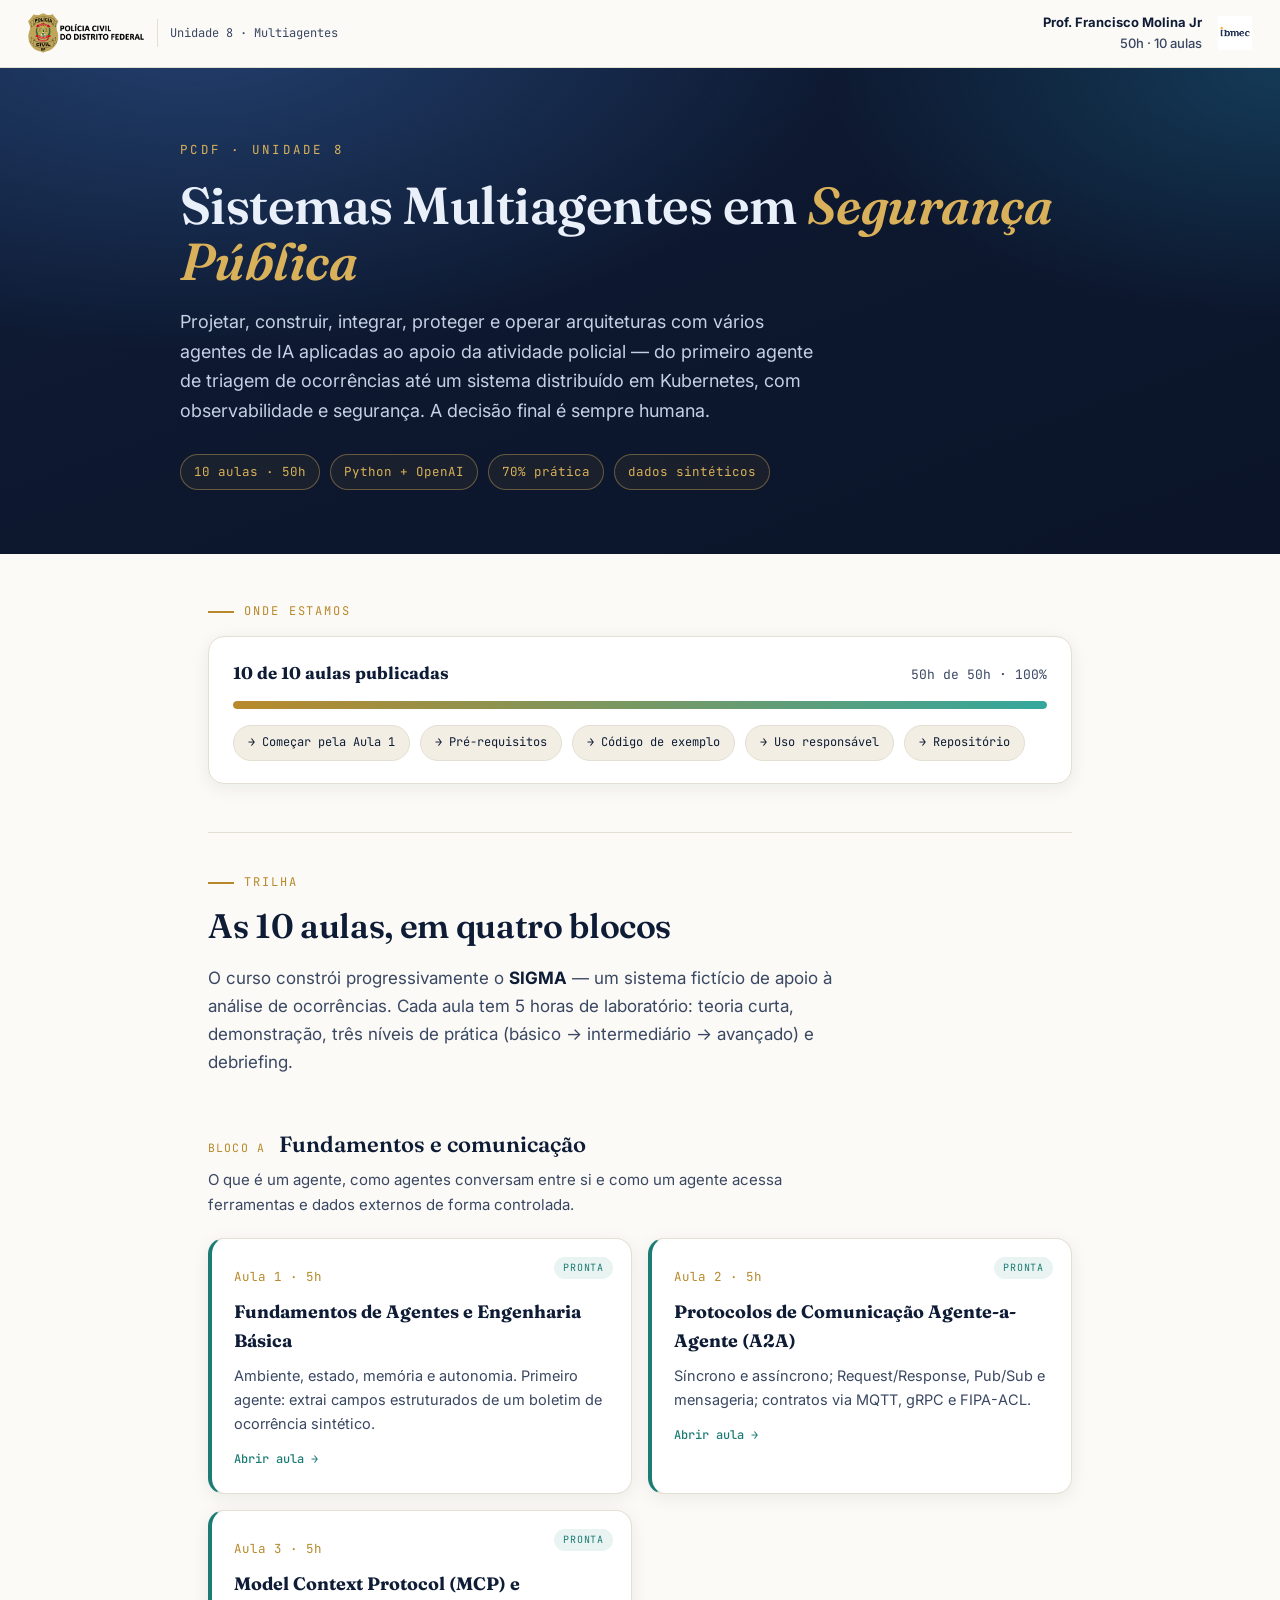
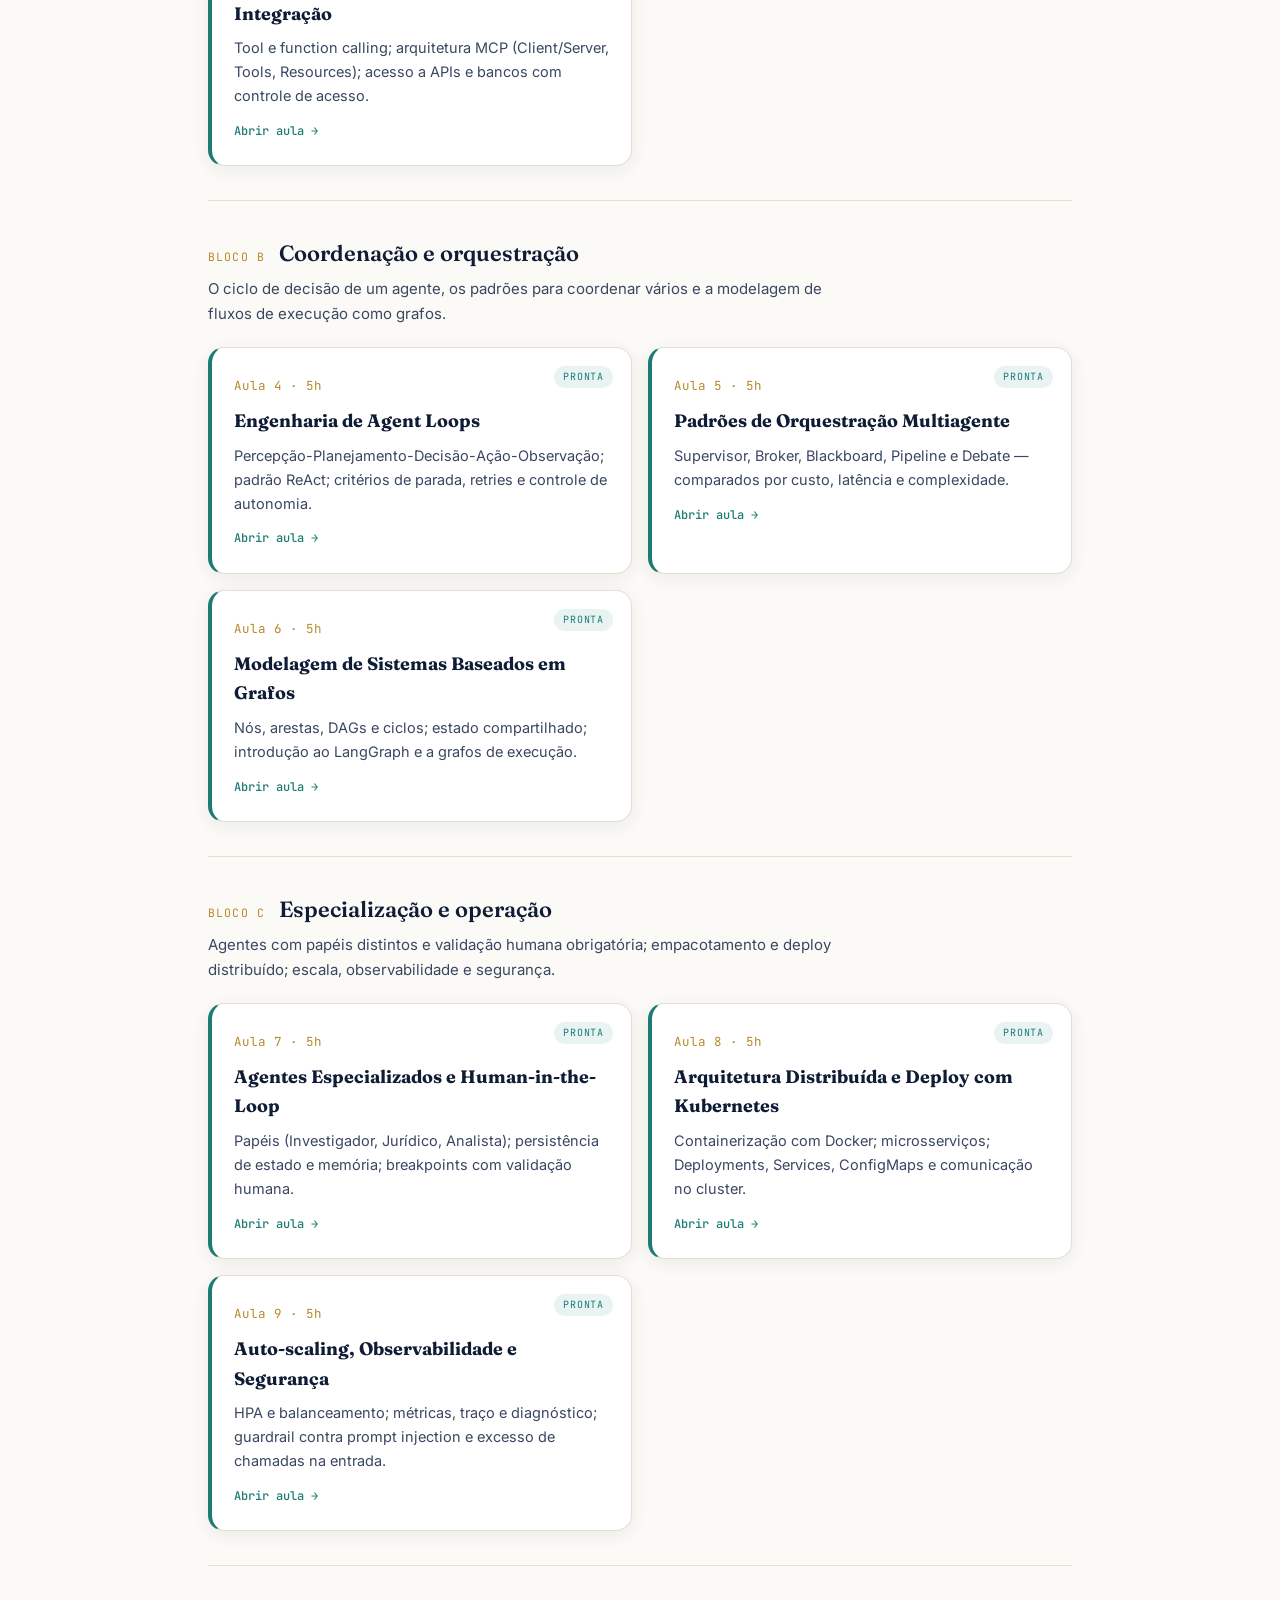
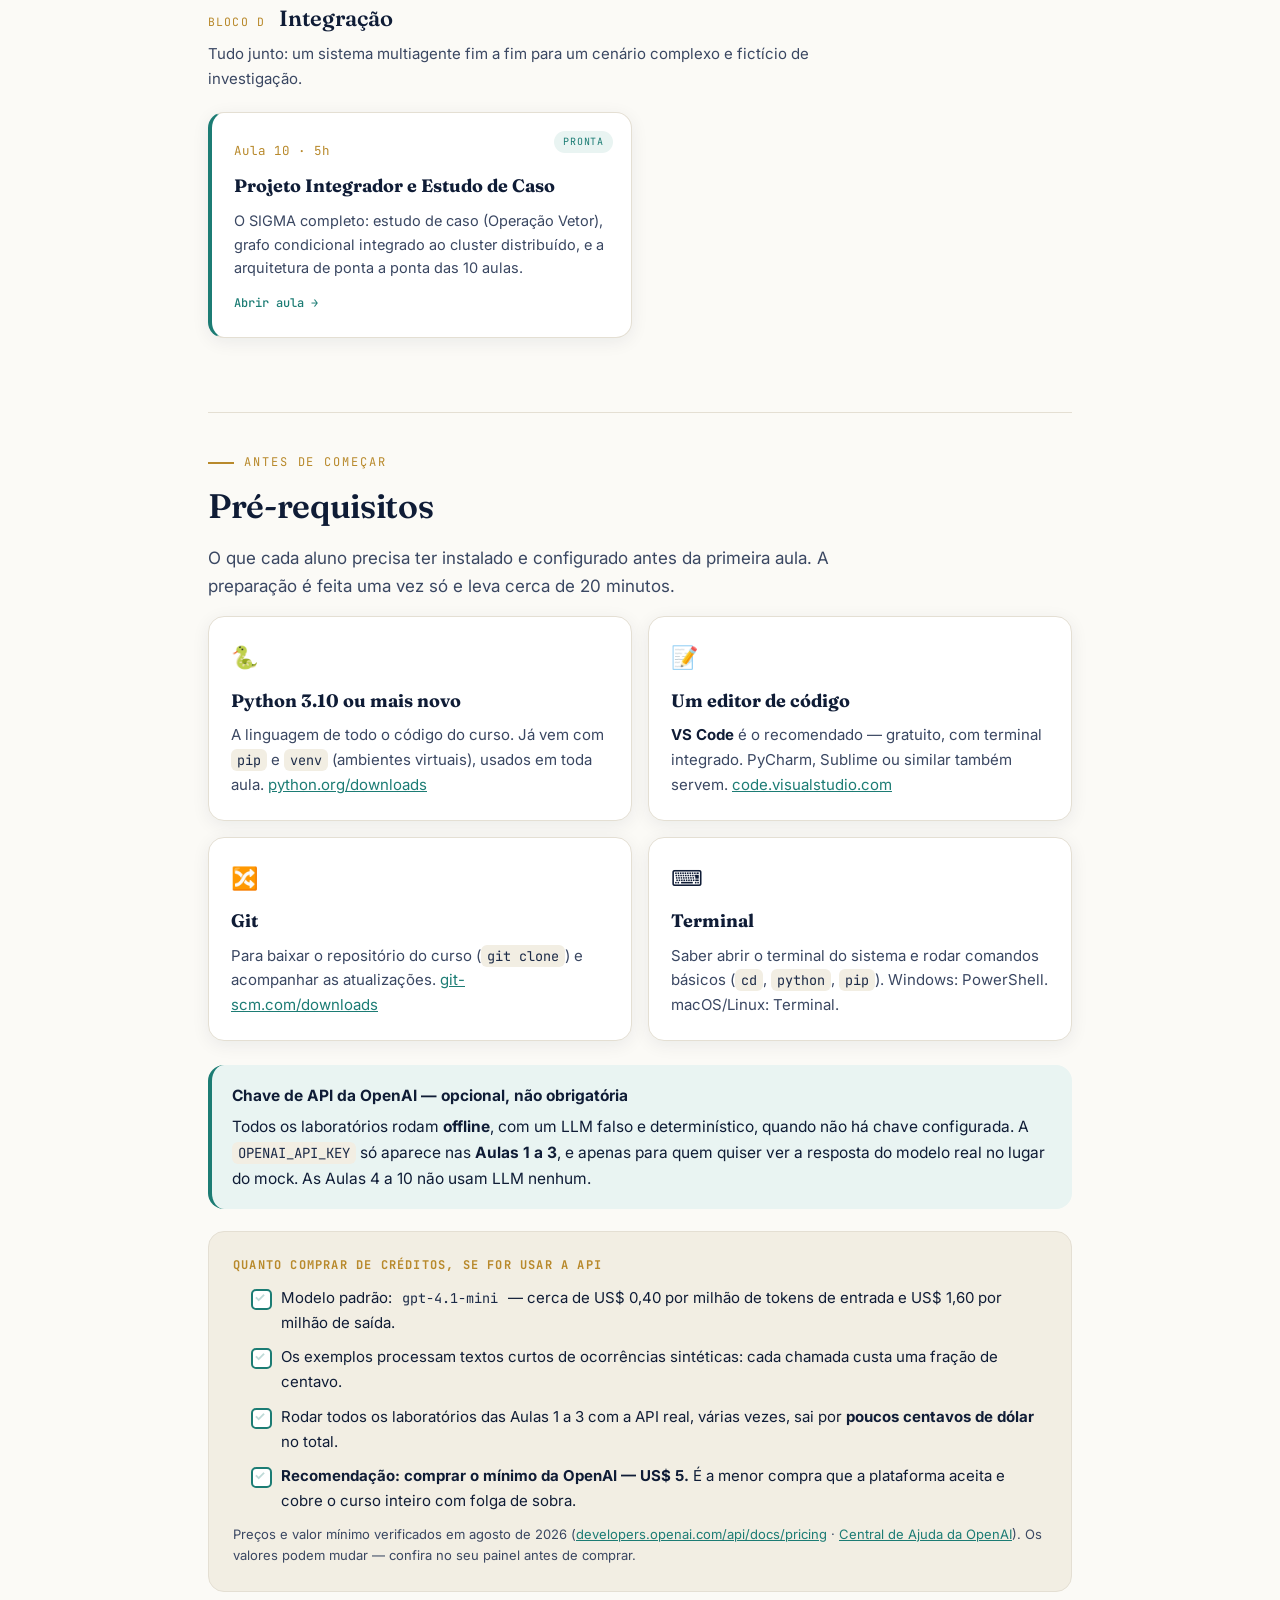
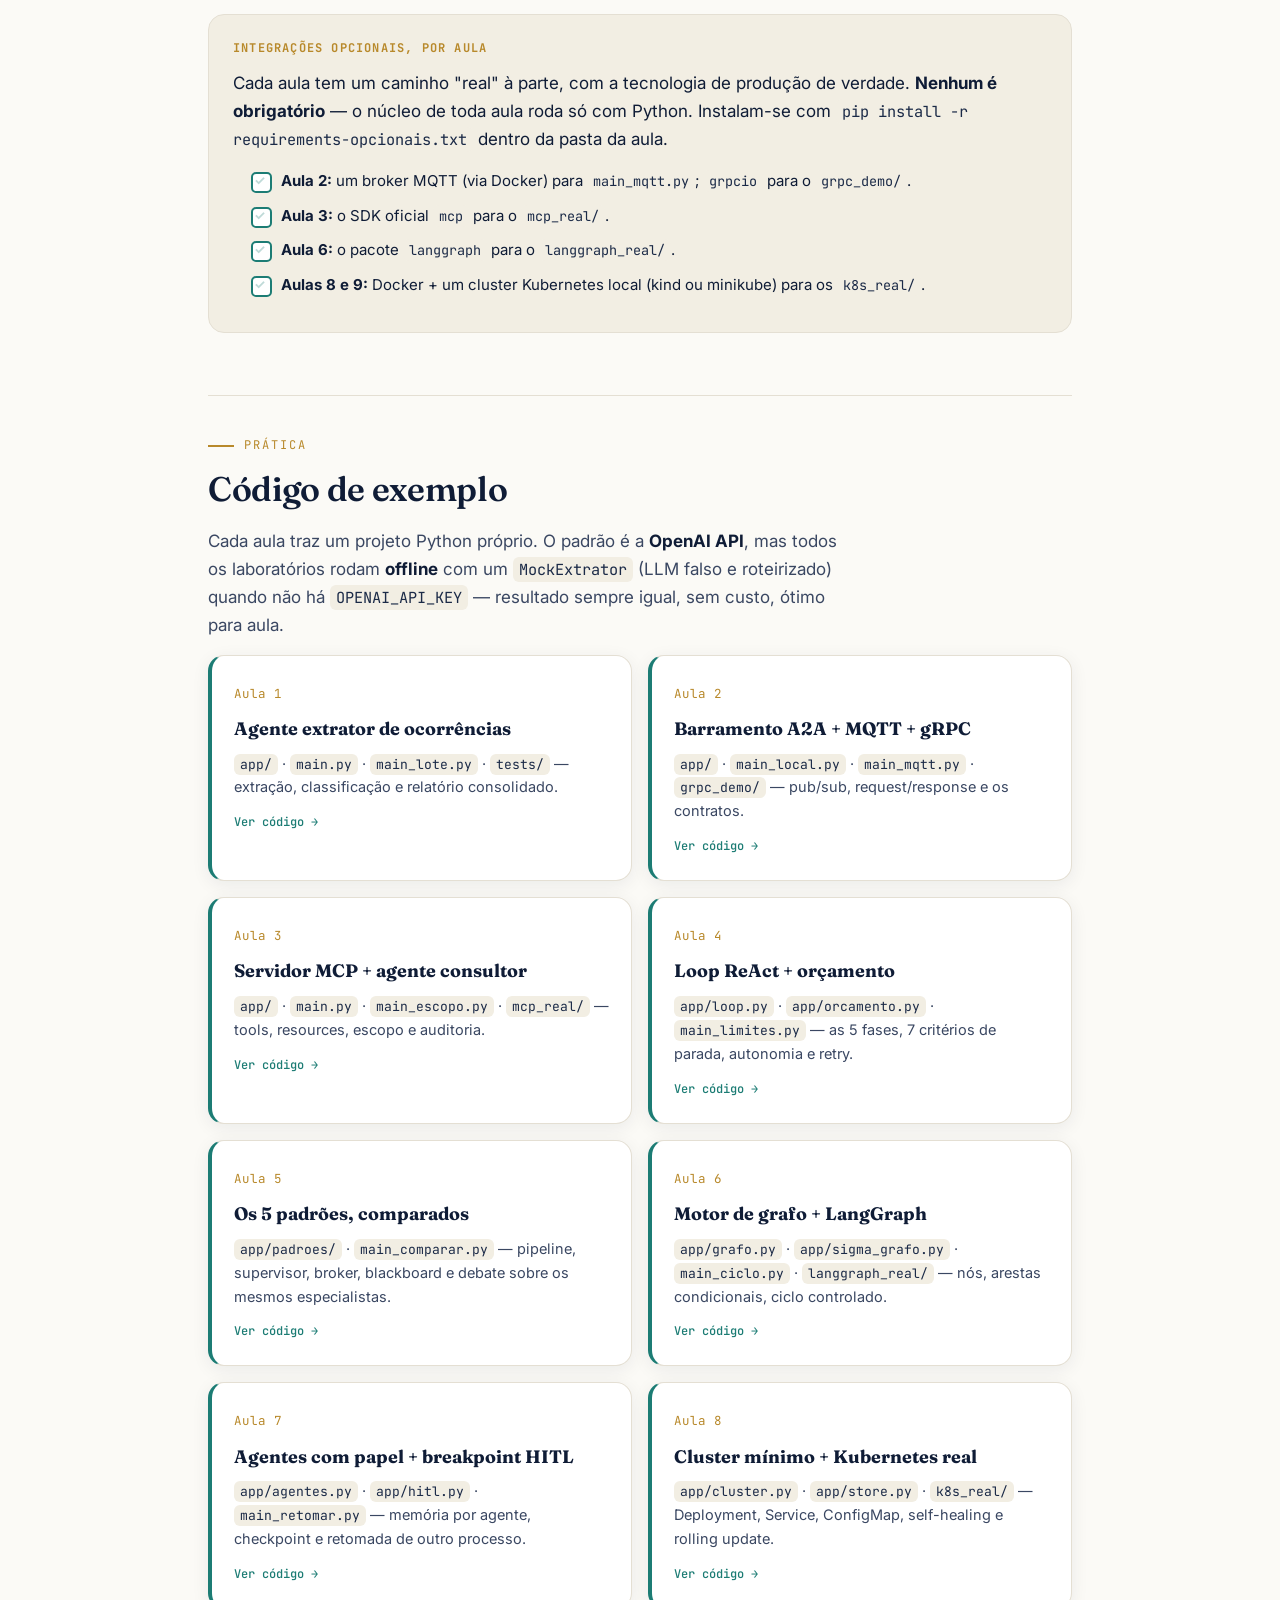
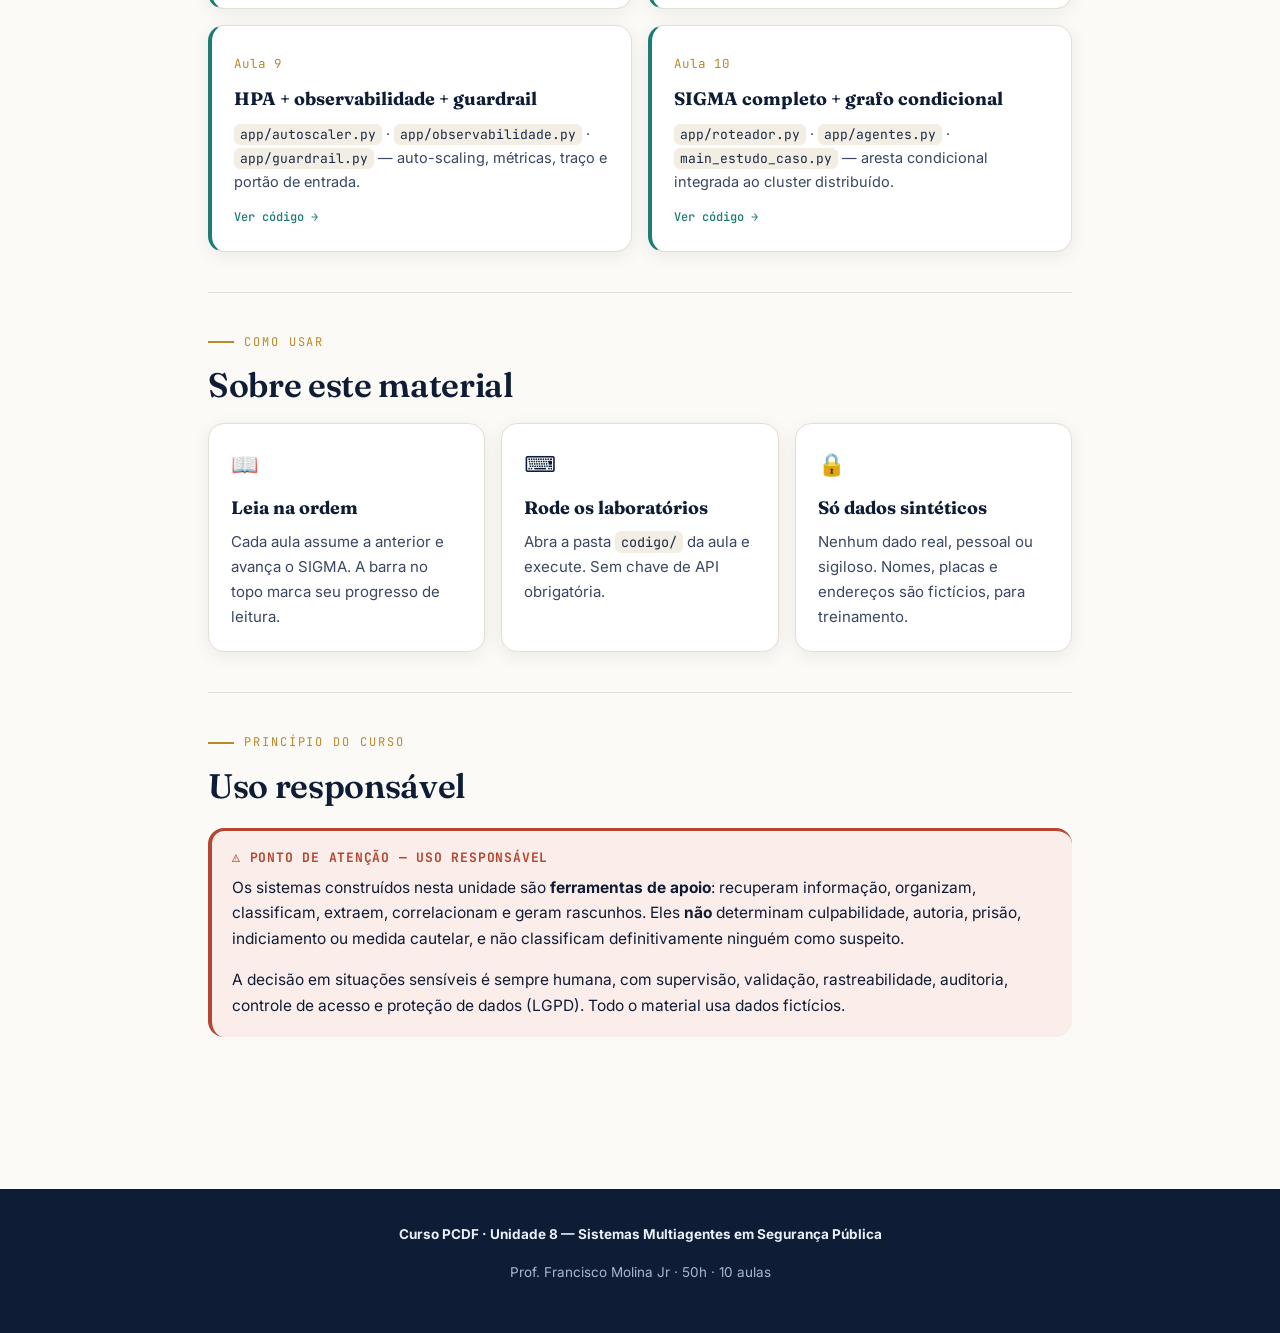
==== commit 883ea0d0: "index: seção de pré-requisitos para os alunos Nova seção "Pré-requisitos" (link no menu do topo) com" ====
--- a/index.html
+++ b/index.html
@@ -99,6 +99,7 @@
       <div class="barra-ext"><div class="barra-int" style="width:100%"></div></div>
       <div class="mini-links">
         <a href="aulas/aula-01-fundamentos.html">→ Começar pela Aula 1</a>
+        <a href="#prerequisitos">→ Pré-requisitos</a>
         <a href="#codigo">→ Código de exemplo</a>
         <a href="#responsavel">→ Uso responsável</a>
         <a href="https://github.com/franciscomduarte/curso-pcdf">→ Repositório</a>
@@ -253,6 +254,86 @@
         </a>
 
       </div>
+    </div>
+  </section>
+
+  <section class="reveal" id="prerequisitos">
+    <p class="rotulo">Antes de começar</p>
+    <h2>Pré-requisitos</h2>
+    <p style="color:var(--tinta-suave);max-width:660px">
+      O que cada aluno precisa ter instalado e configurado antes da primeira aula.
+      A preparação é feita uma vez só e leva cerca de 20 minutos.
+    </p>
+
+    <div class="grade col-2">
+      <div class="cartao">
+        <div class="ic">🐍</div>
+        <h4>Python 3.10 ou mais novo</h4>
+        <p>A linguagem de todo o código do curso. Já vem com <code class="inline">pip</code> e
+        <code class="inline">venv</code> (ambientes virtuais), usados em toda aula.
+        <a href="https://www.python.org/downloads/">python.org/downloads</a></p>
+      </div>
+      <div class="cartao">
+        <div class="ic">📝</div>
+        <h4>Um editor de código</h4>
+        <p><strong>VS Code</strong> é o recomendado — gratuito, com terminal integrado.
+        PyCharm, Sublime ou similar também servem.
+        <a href="https://code.visualstudio.com/">code.visualstudio.com</a></p>
+      </div>
+      <div class="cartao">
+        <div class="ic">🔀</div>
+        <h4>Git</h4>
+        <p>Para baixar o repositório do curso (<code class="inline">git clone</code>) e
+        acompanhar as atualizações. <a href="https://git-scm.com/downloads">git-scm.com/downloads</a></p>
+      </div>
+      <div class="cartao">
+        <div class="ic">⌨️</div>
+        <h4>Terminal</h4>
+        <p>Saber abrir o terminal do sistema e rodar comandos básicos
+        (<code class="inline">cd</code>, <code class="inline">python</code>,
+        <code class="inline">pip</code>). Windows: PowerShell. macOS/Linux: Terminal.</p>
+      </div>
+    </div>
+
+    <div class="aviso ok" style="margin-top:24px">
+      <div class="titulo">Chave de API da OpenAI — opcional, não obrigatória</div>
+      <p>Todos os laboratórios rodam <strong>offline</strong>, com um LLM falso e determinístico,
+      quando não há chave configurada. A <code class="inline">OPENAI_API_KEY</code> só aparece
+      nas <strong>Aulas 1 a 3</strong>, e apenas para quem quiser ver a resposta do modelo real
+      no lugar do mock. As Aulas 4 a 10 não usam LLM nenhum.</p>
+    </div>
+
+    <div class="painel" style="margin-top:20px">
+      <h4 style="margin-top:0">Quanto comprar de créditos, se for usar a API</h4>
+      <ul class="lista-check">
+        <li>Modelo padrão: <code class="inline">gpt-4.1-mini</code> — cerca de US$ 0,40 por milhão
+        de tokens de entrada e US$ 1,60 por milhão de saída.</li>
+        <li>Os exemplos processam textos curtos de ocorrências sintéticas: cada chamada custa
+        uma fração de centavo.</li>
+        <li>Rodar todos os laboratórios das Aulas 1 a 3 com a API real, várias vezes, sai por
+        <strong>poucos centavos de dólar</strong> no total.</li>
+        <li><strong>Recomendação: comprar o mínimo da OpenAI — US$ 5.</strong> É a menor compra
+        que a plataforma aceita e cobre o curso inteiro com folga de sobra.</li>
+      </ul>
+      <p style="font-size:13px;color:var(--tinta-suave);margin-bottom:0">
+        Preços e valor mínimo verificados em agosto de 2026
+        (<a href="https://developers.openai.com/api/docs/pricing">developers.openai.com/api/docs/pricing</a> ·
+        <a href="https://help.openai.com/en/articles/8264644-how-can-i-set-up-prepaid-billing">Central de Ajuda da OpenAI</a>).
+        Os valores podem mudar — confira no seu painel antes de comprar.</p>
+    </div>
+
+    <div class="painel" style="margin-top:20px">
+      <h4 style="margin-top:0">Integrações opcionais, por aula</h4>
+      <p style="margin-top:0">Cada aula tem um caminho "real" à parte, com a tecnologia de
+      produção de verdade. <strong>Nenhum é obrigatório</strong> — o núcleo de toda aula roda
+      só com Python. Instalam-se com <code class="inline">pip install -r requirements-opcionais.txt</code>
+      dentro da pasta da aula.</p>
+      <ul class="lista-check">
+        <li><strong>Aula 2:</strong> um broker MQTT (via Docker) para <code class="inline">main_mqtt.py</code>; <code class="inline">grpcio</code> para o <code class="inline">grpc_demo/</code>.</li>
+        <li><strong>Aula 3:</strong> o SDK oficial <code class="inline">mcp</code> para o <code class="inline">mcp_real/</code>.</li>
+        <li><strong>Aula 6:</strong> o pacote <code class="inline">langgraph</code> para o <code class="inline">langgraph_real/</code>.</li>
+        <li><strong>Aulas 8 e 9:</strong> Docker + um cluster Kubernetes local (kind ou minikube) para os <code class="inline">k8s_real/</code>.</li>
+      </ul>
     </div>
   </section>
 
